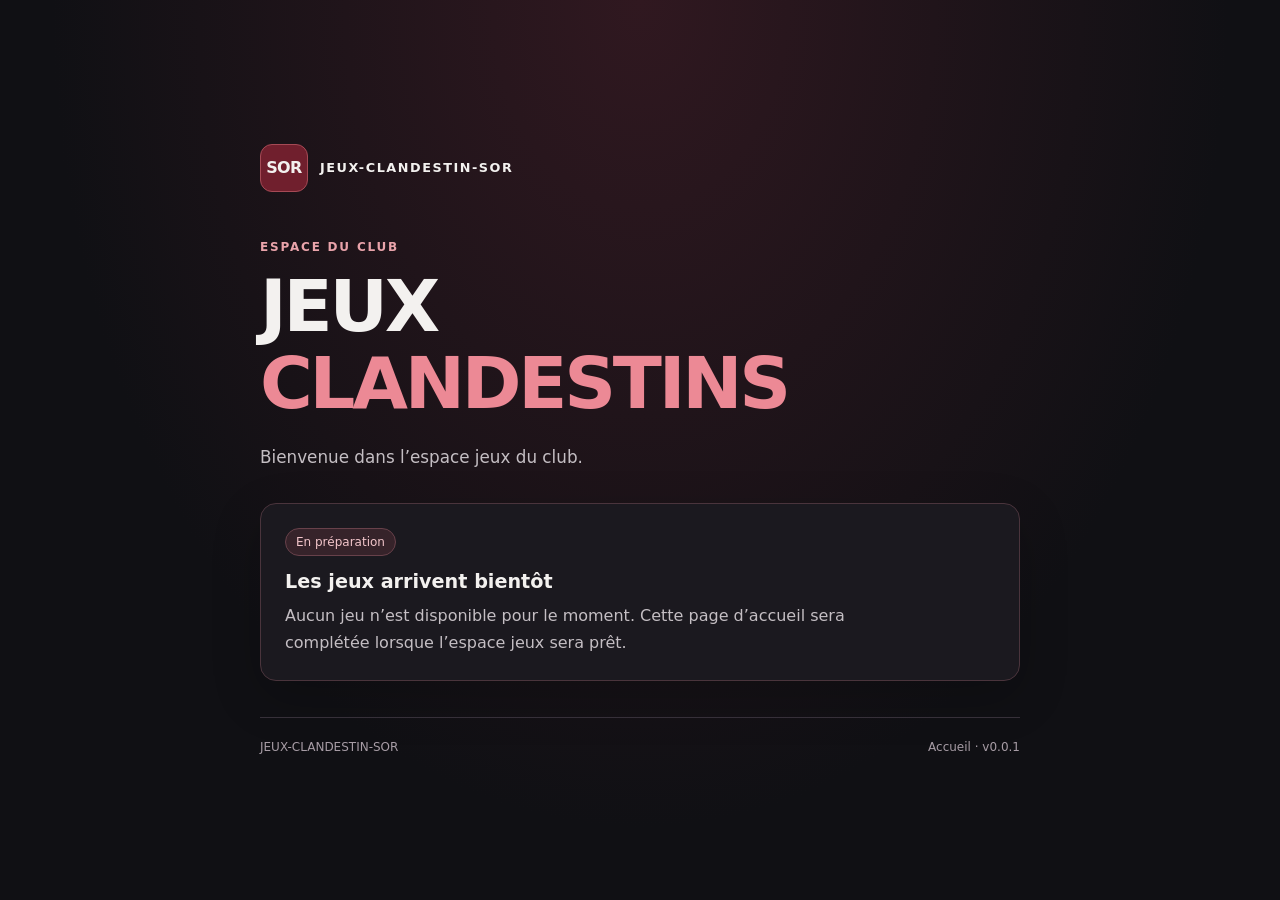
==== deploy/index.html @ a98ab9f9 "Ajouter la page HTML d’accueil et livrer le ZIP Déployable vérifié" ====
<!doctype html>
<html lang="fr">
<head>
  <meta charset="utf-8">
  <meta name="viewport" content="width=device-width, initial-scale=1">
  <meta name="description" content="Espace jeux du club SOR. Page d’accueil.">
  <meta name="theme-color" content="#101014">
  <link rel="icon" href="data:,">
  <title>JEUX CLANDESTINS · SOR</title>
  <style>
    :root { color-scheme: dark; font-family: system-ui, -apple-system, BlinkMacSystemFont, "Segoe UI", sans-serif; color: #f3f1ef; background: #101014; }
    * { box-sizing: border-box; }
    body { min-height: 100svh; margin: 0; padding: 28px 20px; display: grid; place-items: center; background: radial-gradient(ellipse at top, #301820 0, #101014 65%); }
    main { width: min(100%, 760px); }
    .brand { display: flex; align-items: center; gap: 12px; margin-bottom: 48px; }
    .mark { display: grid; place-items: center; width: 48px; height: 48px; flex-shrink: 0; border: 1px solid #a54a55; border-radius: 12px; background: #701f2d; font-weight: 800; letter-spacing: -.04em; }
    .brand p { margin: 0; font-size: .8rem; font-weight: 650; letter-spacing: .12em; overflow-wrap: anywhere; }
    .eyebrow { margin: 0 0 14px; color: #e9a3aa; font-size: .75rem; font-weight: 700; letter-spacing: .15em; text-transform: uppercase; }
    h1 { margin: 0; font-size: clamp(2rem, 9vw, 4.5rem); line-height: 1.07; font-weight: 850; letter-spacing: -.045em; overflow-wrap: anywhere; }
    h1 span { display: block; color: #ec8995; }
    .intro { max-width: 540px; margin: 22px 0 32px; color: #c4bec3; font-size: 1.05rem; line-height: 1.65; }
    .notice { padding: 24px; border: 1px solid #4a343c; border-radius: 16px; background: #1b191f; box-shadow: 0 16px 50px #0003; }
    .status { display: inline-block; margin-bottom: 14px; padding: 6px 10px; border: 1px solid #68414a; border-radius: 999px; color: #f3c6cb; background: #36232a; font-size: .75rem; }
    h2 { margin: 0 0 10px; font-size: 1.2rem; }
    .notice p { max-width: 570px; margin: 0; color: #c4bec3; line-height: 1.65; }
    footer { display: flex; flex-wrap: wrap; justify-content: space-between; gap: 12px; margin-top: 36px; padding-top: 20px; border-top: 1px solid #363039; color: #a79ca5; font-size: .75rem; line-height: 1.5; }
    @media (max-width: 400px) { body { padding: 24px 16px; } .brand { margin-bottom: 32px; } .notice { padding: 20px; } }
  </style>
</head>
<body>
  <main>
    <header class="brand">
      <div class="mark" aria-hidden="true">SOR</div>
      <p>JEUX-CLANDESTIN-SOR</p>
    </header>
    <p class="eyebrow">Espace du club</p>
    <h1>JEUX <span>CLANDESTINS</span></h1>
    <p class="intro">Bienvenue dans l’espace jeux du club.</p>
    <section class="notice" aria-labelledby="etat">
      <span class="status">En préparation</span>
      <h2 id="etat">Les jeux arrivent bientôt</h2>
      <p>Aucun jeu n’est disponible pour le moment. Cette page d’accueil sera complétée lorsque l’espace jeux sera prêt.</p>
    </section>
    <footer>
      <span>JEUX-CLANDESTIN-SOR</span>
      <span>Accueil · v0.0.1</span>
    </footer>
  </main>
</body>
</html>
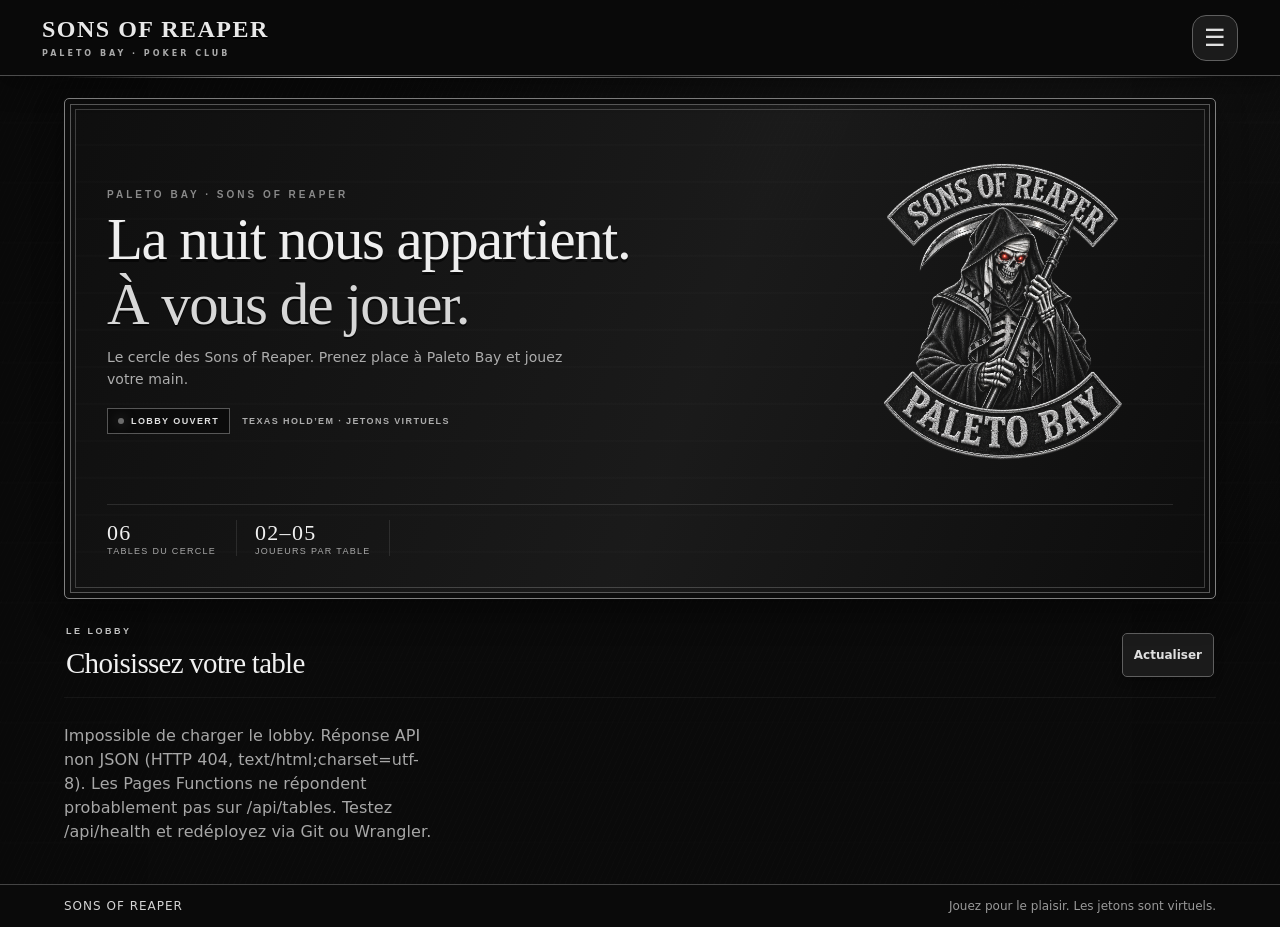
==== commit a3907dd5: "Publier le poker complet Sons of Reaper et les ZIP vérifiés" ====
--- a/deploy/index.html
+++ b/deploy/index.html
@@ -1,50 +1,33 @@
 <!doctype html>
 <html lang="fr">
 <head>
-  <meta charset="utf-8">
-  <meta name="viewport" content="width=device-width, initial-scale=1">
-  <meta name="description" content="Espace jeux du club SOR. Page d’accueil.">
-  <meta name="theme-color" content="#101014">
-  <link rel="icon" href="data:,">
-  <title>JEUX CLANDESTINS · SOR</title>
-  <style>
-    :root { color-scheme: dark; font-family: system-ui, -apple-system, BlinkMacSystemFont, "Segoe UI", sans-serif; color: #f3f1ef; background: #101014; }
-    * { box-sizing: border-box; }
-    body { min-height: 100svh; margin: 0; padding: 28px 20px; display: grid; place-items: center; background: radial-gradient(ellipse at top, #301820 0, #101014 65%); }
-    main { width: min(100%, 760px); }
-    .brand { display: flex; align-items: center; gap: 12px; margin-bottom: 48px; }
-    .mark { display: grid; place-items: center; width: 48px; height: 48px; flex-shrink: 0; border: 1px solid #a54a55; border-radius: 12px; background: #701f2d; font-weight: 800; letter-spacing: -.04em; }
-    .brand p { margin: 0; font-size: .8rem; font-weight: 650; letter-spacing: .12em; overflow-wrap: anywhere; }
-    .eyebrow { margin: 0 0 14px; color: #e9a3aa; font-size: .75rem; font-weight: 700; letter-spacing: .15em; text-transform: uppercase; }
-    h1 { margin: 0; font-size: clamp(2rem, 9vw, 4.5rem); line-height: 1.07; font-weight: 850; letter-spacing: -.045em; overflow-wrap: anywhere; }
-    h1 span { display: block; color: #ec8995; }
-    .intro { max-width: 540px; margin: 22px 0 32px; color: #c4bec3; font-size: 1.05rem; line-height: 1.65; }
-    .notice { padding: 24px; border: 1px solid #4a343c; border-radius: 16px; background: #1b191f; box-shadow: 0 16px 50px #0003; }
-    .status { display: inline-block; margin-bottom: 14px; padding: 6px 10px; border: 1px solid #68414a; border-radius: 999px; color: #f3c6cb; background: #36232a; font-size: .75rem; }
-    h2 { margin: 0 0 10px; font-size: 1.2rem; }
-    .notice p { max-width: 570px; margin: 0; color: #c4bec3; line-height: 1.65; }
-    footer { display: flex; flex-wrap: wrap; justify-content: space-between; gap: 12px; margin-top: 36px; padding-top: 20px; border-top: 1px solid #363039; color: #a79ca5; font-size: .75rem; line-height: 1.5; }
-    @media (max-width: 400px) { body { padding: 24px 16px; } .brand { margin-bottom: 32px; } .notice { padding: 20px; } }
-  </style>
+<meta charset="utf-8"><meta name="viewport" content="width=device-width,initial-scale=1">
+<meta name="theme-color" content="#09090b"><meta name="mobile-web-app-capable" content="yes"><meta name="apple-mobile-web-app-capable" content="yes"><meta name="apple-mobile-web-app-status-bar-style" content="black-translucent"><meta name="apple-mobile-web-app-title" content="Sons of Reaper"><link rel="manifest" href="./manifest.webmanifest"><title>Sons of Reaper — Poker en ligne</title>
+<meta name="description" content="Entrez au Sons of Reaper : retrouvez vos amis autour des tables de poker Texas Hold’em. Créez votre compte, prenez place et jouez avec des jetons virtuels.">
+<meta property="og:type" content="website">
+<meta property="og:site_name" content="Sons of Reaper">
+<meta property="og:title" content="SONS OF REAPER — Poker en ligne">
+<meta property="og:description" content="Prenez place. Jouez votre main. Retrouvez l’ambiance du club autour des tables de poker en ligne.">
+<meta name="twitter:card" content="summary_large_image">
+<meta name="twitter:title" content="SONS OF REAPER — Poker en ligne">
+<meta name="twitter:description" content="Prenez place. Jouez votre main. Poker Texas Hold’em dans l’ambiance du club.">
+<link rel="stylesheet" href="./style.css?v=sor-1.0.0">
+<link rel="stylesheet" href="./sor-theme.css?v=sor-1.0.0">
 </head>
 <body>
-  <main>
-    <header class="brand">
-      <div class="mark" aria-hidden="true">SOR</div>
-      <p>JEUX-CLANDESTIN-SOR</p>
-    </header>
-    <p class="eyebrow">Espace du club</p>
-    <h1>JEUX <span>CLANDESTINS</span></h1>
-    <p class="intro">Bienvenue dans l’espace jeux du club.</p>
-    <section class="notice" aria-labelledby="etat">
-      <span class="status">En préparation</span>
-      <h2 id="etat">Les jeux arrivent bientôt</h2>
-      <p>Aucun jeu n’est disponible pour le moment. Cette page d’accueil sera complétée lorsque l’espace jeux sera prêt.</p>
-    </section>
-    <footer>
-      <span>JEUX-CLANDESTIN-SOR</span>
-      <span>Accueil · v0.0.1</span>
-    </footer>
-  </main>
-</body>
-</html>
+<header class="top"><div class="top-left"><a class="brand" href="./index.html"><span class="sor-wordmark"><strong>SONS OF REAPER</strong><small>PALETO BAY · POKER CLUB</small></span><span class="brand-subtitle"><small>CLUB · TEXAS HOLD’EM</small></span></a></div><div class="top-right"><div id="accountBar" class="hidden"></div><div class="nav-menu-wrap"><button id="menuToggle" class="menu-toggle" type="button" aria-label="Ouvrir le menu" aria-expanded="false">☰</button><nav id="siteMenu" class="site-menu hidden" aria-label="Menu principal"></nav></div></div></header>
+<main>
+<section class="hero club-hero"><div class="hero-copy"><p class="eyebrow">PALETO BAY · SONS OF REAPER</p><h1>La nuit nous appartient.<br><em>À vous de jouer.</em></h1><p>Le cercle des Sons of Reaper. Prenez place à Paleto Bay et jouez votre main.</p><div class="hero-actions"><span class="live-mark"><i></i> LOBBY OUVERT</span><span class="hero-rule">TEXAS HOLD’EM · JETONS VIRTUELS</span></div></div><div class="hero-emblem hero-official-brand"><img class="sor-reaper" src="./sons-of-reaper.png" alt="Sons of Reaper — faucheuse noire et argent, yeux rouges, Paleto Bay"></div><div class="hero-stats"><span><b>06</b> tables du cercle</span><span><b>02–05</b> joueurs par table</span></div></section>
+<div id="notice" role="status"></div>
+
+<div class="section-head lobby-head"><div><p class="eyebrow">LE LOBBY</p><h2>Choisissez votre table</h2></div><div style="display:flex;gap:.6rem;flex-wrap:wrap"><button class="button ghost" id="refreshBtn" type="button">Actualiser</button></div></div>
+<section id="tables" class="tables" aria-label="Tables de poker"><div class="loading">Chargement des tables…</div></section>
+<section id="tablePanel" class="panel hidden"><div class="section-head"><div><p class="eyebrow">VOTRE PLACE</p><h2 id="tableTitle">Table</h2></div><button class="button ghost" id="leaveBtn">Quitter la table</button></div><div id="gameInfo"></div><div id="gameControls"></div></section>
+
+</main>
+<footer>SONS OF REAPER <span>Jouez pour le plaisir. Les jetons sont virtuels.</span></footer>
+
+<dialog id="authDialog"><form id="authForm" method="dialog"><button class="close" aria-label="Fermer">×</button><p class="eyebrow" id="authEyebrow">LE CLUB</p><h2 id="authTitle">Connexion</h2><label>Nom d’utilisateur<input name="username" minlength="3" maxlength="24" autocomplete="username" required></label><label>Mot de passe<input name="password" type="password" autocomplete="current-password" required></label><button class="button wide" id="authSubmit" type="submit">Connexion</button><p class="muted tiny" id="authSwitch"></p></form></dialog>
+<dialog id="profileDialog" class="profile-dialog"><div class="profile-modal-head"><div><p class="eyebrow">VOTRE COMPTE</p><h2>Mon profil</h2></div><button class="close" id="closeProfile" aria-label="Fermer">×</button></div><div class="profile-avatar-preview" aria-label="Photo de profil"><img id="profileAvatarImage" alt="Photo de profil" hidden><span id="profileAvatarFallback">?</span></div><div class="profile-balance-card"><span class="profile-balance-label">SOLDE ACTUEL</span><strong id="balanceText">0 jeton</strong><p>Pour créditer votre compte, contactez un responsable du club.</p></div><form id="profileForm" class="profile-grid"><label>Nom d’utilisateur<input name="username" minlength="3" maxlength="24" required></label><label>Lien de photo de profil<input name="avatar" type="url" placeholder="https://…"></label><p class="muted tiny">Collez un lien direct vers votre image (par exemple une image hébergée ou votre visuel FiveM). Formats image courants recommandés.</p><button class="button wide" type="submit">Enregistrer le profil</button></form><details class="password-settings"><summary>Modifier le mot de passe</summary><form id="passwordForm" class="profile-grid"><label>Mot de passe actuel<input name="currentPassword" type="password" autocomplete="current-password" required></label><label>Nouveau mot de passe<input name="newPassword" type="password" autocomplete="new-password" minlength="1" maxlength="128" required></label><label>Confirmer le nouveau mot de passe<input name="confirmPassword" type="password" autocomplete="new-password" minlength="1" maxlength="128" required></label><button class="button wide" type="submit">Changer le mot de passe</button></form></details><button class="button ghost wide" id="logoutBtn" type="button">Déconnexion</button></dialog>
+<script src="./app.js?v=sor-1.0.0" defer></script>
+<script src="./sw-register.js?v=sor-1.0.0" defer></script></body></html>
--- a/deploy/style.css
+++ b/deploy/style.css
@@ -0,0 +1,1142 @@
+:root{color-scheme:dark;--bg:#121212;--panel:#1b1b1b;--panel2:#242424;--gold:#a9a9a9;--cream:#e3e3e3;--muted:#a6a6a6;--green:#393939;--line:#464646}*{box-sizing:border-box}body{margin:0;background:radial-gradient(ellipse at top,#2b2b2b 0,#121212 55%);color:var(--cream);font:16px/1.5 Georgia,"Times New Roman",serif}.top{height:84px;display:flex;align-items:center;justify-content:space-between;padding:0 max(5vw,20px);border-bottom:1px solid var(--line);background:#101010f2;gap:16px}.brand{display:flex;align-items:center;gap:12px;text-decoration:none;color:var(--gold);letter-spacing:2px}.brand b{display:block;font-size:18px}.brand small{display:block;font-size:10px;letter-spacing:3px;color:var(--muted)}.brand-mark{font-size:34px}.button{border:1px solid var(--gold);border-radius:4px;background:linear-gradient(#b4b4b4,#808080);color:#141414;font-weight:bold;padding:10px 16px;cursor:pointer;font-family:inherit}.button:hover{filter:brightness(1.1)}.ghost{background:transparent;color:var(--gold)}#accountBar{display:flex;gap:8px;flex-wrap:wrap}main{max-width:1160px;margin:auto;padding:0 24px 60px}.hero{padding:70px 0 48px;border-bottom:1px solid var(--line);margin-bottom:36px}.eyebrow{color:var(--gold);font:11px/1.4 Arial,sans-serif;letter-spacing:3px;font-weight:bold;margin:0 0 10px}.hero h1{font-size:clamp(38px,7vw,68px);line-height:1.05;margin:0 0 14px;font-weight:normal}.hero>p:not(.eyebrow){color:var(--muted);max-width:540px}.hero-stats{display:flex;gap:28px;flex-wrap:wrap;margin-top:28px;color:var(--muted);font:12px Arial,sans-serif;text-transform:uppercase;letter-spacing:1px}.hero-stats b{color:var(--gold);font-size:19px;display:block}.section-head{display:flex;justify-content:space-between;align-items:center;gap:18px;margin:24px 0}.section-head h2,h2{font-size:30px;font-weight:normal;margin:0}.muted{color:var(--muted)}.tables{display:grid;grid-template-columns:repeat(3,minmax(0,1fr));gap:16px}.table-card{position:relative;overflow:hidden;border:1px solid var(--line);background:linear-gradient(140deg,#272727,#181818);padding:20px;border-radius:5px;min-height:205px}.table-card:before{content:"";position:absolute;inset:auto -30px -60px auto;width:180px;height:180px;border:16px solid #ffffff08;border-radius:50%;pointer-events:none}.table-card h3{margin:0 0 5px;font-size:21px;font-weight:normal}.table-card p{margin:4px 0;color:var(--muted);font-size:14px}.felt{height:70px;margin:15px 0;background:radial-gradient(ellipse,#4d4d4d,#272727);border:5px solid #505050;border-radius:50%;display:flex;align-items:center;justify-content:center;color:#bfbfbf;font-size:24px;box-shadow:inset 0 0 14px #00000088}.table-card .button{position:relative;width:100%}.panel{margin:32px 0;padding:24px;background:#181818;border:1px solid var(--line);border-radius:5px}.hidden{display:none!important}label{display:flex;flex-direction:column;gap:7px;color:var(--muted);font:13px Arial,sans-serif;margin:10px 0}input{background:#0d0d0d;border:1px solid #4f4f4f;border-radius:3px;color:var(--cream);padding:12px;font:16px Georgia,serif;min-width:0}input:focus{outline:1px solid var(--gold)}.profile-grid,.settings-grid{display:grid;grid-template-columns:repeat(2,minmax(0,1fr));gap:10px}.balance{color:var(--gold)}#notice{margin:10px 0;color:var(--gold);min-height:0}#notice:empty{display:none}dialog{background:#1b1b1b;color:var(--cream);border:1px solid var(--gold);border-radius:5px;width:min(420px,calc(100% - 30px));padding:28px;box-shadow:0 20px 100px #000000bb}dialog::backdrop{background:#000000bb}dialog form{display:flex;flex-direction:column}.close{align-self:flex-end;background:none;border:0;color:var(--gold);font-size:26px;cursor:pointer}.wide{width:100%;margin-top:14px}.tiny{font-size:12px;cursor:pointer}.loading{color:var(--muted)}.seat-list{display:flex;gap:8px;flex-wrap:wrap;margin:12px 0}.seat{padding:8px 12px;background:#242424;border:1px solid #545454;border-radius:4px}.cards{display:flex;gap:8px;flex-wrap:wrap;margin:12px 0}.playing-card{background:#ebebeb;color:#191919;padding:12px 10px;border-radius:4px;font:bold 20px Georgia;min-width:42px;text-align:center}.playing-card.red{color:#4f4f4f}.action-row{display:flex;gap:8px;flex-wrap:wrap;margin-top:14px}.action-row input{width:100px}footer{border-top:1px solid var(--line);padding:24px 5vw;color:var(--gold);font-size:12px;letter-spacing:2px;display:flex;justify-content:space-between;gap:12px;flex-wrap:wrap}footer span{color:var(--muted);letter-spacing:0}@media(max-width:760px){.tables{grid-template-columns:repeat(2,minmax(0,1fr))}.hero{padding-top:48px}.top{height:auto;min-height:76px;padding:14px 18px;align-items:flex-start;flex-direction:column}.profile-grid,.settings-grid{grid-template-columns:1fr}}@media(max-width:480px){main{padding:0 16px 40px}.tables{grid-template-columns:1fr}.section-head{align-items:flex-start}.hero-stats{gap:18px}.panel{padding:17px}}
+/* v1.7 — profil en fenêtre modale, ergonomique sur mobile */
+.profile-dialog{width:min(480px,calc(100% - 24px));max-height:min(88dvh,760px);overflow:auto;padding:clamp(18px,4vw,28px);border-radius:14px;background:linear-gradient(155deg,#202020,#121212);box-shadow:0 24px 90px #000000cc}
+.profile-modal-head{display:flex;align-items:flex-start;justify-content:space-between;gap:12px;margin-bottom:18px}
+.profile-modal-head h2{font-size:clamp(26px,7vw,32px)}
+.profile-modal-head .close{padding:0 4px;line-height:1}
+.profile-balance-card{padding:18px;border:1px solid #5a5a5a;border-radius:10px;background:linear-gradient(135deg,#303030,#1f1f1f);margin:0 0 18px}
+.profile-balance-label{display:block;font:11px/1.4 Arial,sans-serif;letter-spacing:2px;color:#bebebe}
+.profile-balance-card strong{display:block;color:#d6d6d6;font-size:clamp(30px,9vw,40px);font-weight:normal;line-height:1.25;margin:6px 0}
+.profile-balance-card p{margin:4px 0 0;color:#c8c8c8;font:14px/1.45 Arial,sans-serif}
+.profile-dialog .profile-grid{display:grid;grid-template-columns:1fr;gap:4px}
+.profile-dialog label{font-size:14px;margin:8px 0}
+.profile-dialog input{width:100%;min-height:48px;border-radius:7px}
+.profile-dialog .wide{min-height:48px;margin-top:12px}
+.profile-dialog .button{border-radius:7px}
+#accountBar .button{white-space:nowrap}
+@media(max-width:480px){
+  .top{gap:12px}
+  #accountBar{width:100%;display:grid;grid-template-columns:repeat(2,minmax(0,1fr));gap:8px}
+  #accountBar .button{padding:11px 8px;font-size:14px;min-width:0}
+  .profile-dialog{width:calc(100% - 18px);max-height:calc(100dvh - 24px);padding:18px;border-radius:14px}
+  .profile-balance-card{padding:15px}
+  .profile-dialog .button{font-size:15px}
+}
+
+/* v1.8 — club UI refresh, clear navigation and independent manager console */
+:root{--bg:#0e0e0e;--panel:#1a1a1a;--panel2:#242424;--gold:#b9b9b9;--cream:#ebebeb;--muted:#a8a8a8;--line:#4c4c4c;--green:#414141}
+body{background:radial-gradient(ellipse at 50% -10%,#363636 0,#191919 36%,#0e0e0e 76%);font-family:system-ui,-apple-system,"Segoe UI",sans-serif;letter-spacing:.01em}
+.top{min-height:82px;height:auto;backdrop-filter:blur(14px);box-shadow:0 8px 28px #00000033}.top-left{display:flex;align-items:center;gap:14px;min-width:0}.brand{gap:10px;letter-spacing:1.6px}.brand-mark{display:grid;place-items:center;width:44px;height:44px;border:1px solid #969696;border-radius:50%;font-size:25px;background:linear-gradient(145deg,#2b2b2b,#111111);box-shadow:inset 0 0 0 3px #a9a9a918}.brand b{font-size:16px;letter-spacing:2.4px}.brand small{letter-spacing:2px}.button{border-radius:8px;transition:transform .16s ease,filter .16s ease,box-shadow .16s ease;box-shadow:0 4px 14px #00000022;font-family:inherit}.button:hover{transform:translateY(-1px);box-shadow:0 7px 18px #00000044}.button:active{transform:translateY(0)}.ghost{box-shadow:none;border-color:#606060}#accountBar{align-items:center}.account-summary{display:flex;flex-direction:column;justify-content:center;line-height:1.3;padding:0 8px}.account-summary b{color:var(--cream);font-size:14px}.account-summary small{color:var(--gold);font-size:12px}.profile-shortcut{font-size:13px}.hero{position:relative;padding:clamp(46px,7vw,88px) 0 52px;border-bottom:1px solid #54545422}.hero:after{content:"♠";position:absolute;right:5%;top:25px;font-size:clamp(110px,22vw,250px);line-height:1;color:#b9b9b908;pointer-events:none}.hero h1{font-family:Georgia,serif;letter-spacing:-1.8px}.hero>p:not(.eyebrow){font-size:17px;line-height:1.7}.hero-stats span{border-left:2px solid #868686;padding-left:13px}.section-head h2,h2{letter-spacing:-.5px}.table-card{border:1px solid #5c5c5c88;border-radius:14px;background:linear-gradient(145deg,#252525eF,#131313f5);padding:22px;box-shadow:0 14px 30px #00000022;transition:transform .2s,border-color .2s,box-shadow .2s}.table-card:hover{transform:translateY(-3px);border-color:#a9a9a9;box-shadow:0 20px 38px #00000044}.table-card h3{font-family:Georgia,serif;font-size:23px}.table-card p{line-height:1.5}.felt{border-radius:50%;border:6px solid #5a5a5a;box-shadow:inset 0 0 22px #00000088,0 4px 10px #00000033;height:78px}.panel{border-radius:14px;background:linear-gradient(145deg,#1e1e1e,#121212);border-color:#5c5c5c88;box-shadow:0 18px 48px #00000033}input{border-radius:8px;border-color:#595959;min-height:46px;font-family:inherit}input:focus{outline:2px solid #b9b9b955;border-color:var(--gold)}#notice{padding:0 2px;font-size:14px}.seat{border-radius:8px;padding:9px 13px}.playing-card{border-radius:7px;box-shadow:0 3px 8px #00000033}.top .admin-link{text-decoration:none;display:inline-flex;align-items:center}
+.admin-page{min-height:100vh}.admin-top{padding-inline:max(5vw,20px)}.admin-main{max-width:1080px}.admin-hero{padding:54px 0 28px}.admin-hero h1{font:normal clamp(32px,5vw,52px)/1.1 Georgia,serif;margin:0 0 12px;letter-spacing:-1px}.admin-hero>p:last-child{color:var(--muted);max-width:600px}.admin-login-card{max-width:440px;margin:24px auto 60px;padding:clamp(22px,5vw,36px);border:1px solid #707070;border-radius:18px;background:linear-gradient(145deg,#242424,#131313);box-shadow:0 24px 70px #00000066}.admin-card-icon{width:52px;height:52px;display:grid;place-items:center;border:1px solid var(--gold);border-radius:15px;color:var(--gold);font-size:28px;margin-bottom:20px;background:#a9a9a90d}.admin-login-card h2{margin-bottom:6px}.admin-login-card form{margin-top:20px}.admin-toolbar{display:flex;align-items:center;justify-content:space-between;gap:14px;margin:28px 0 18px}.admin-toolbar h2{font:normal clamp(28px,4vw,38px)/1.15 Georgia,serif}.admin-section{padding:clamp(16px,3vw,26px);margin:20px 0;border:1px solid #57575788;border-radius:15px;background:linear-gradient(145deg,#1f1f1f,#131313);box-shadow:0 14px 32px #00000022}.admin-section h3{font:normal 23px Georgia,serif;margin:0 0 14px}.admin-count,.chip-count{font-size:12px;color:var(--gold);background:#a9a9a912;border:1px solid #a9a9a935;border-radius:100px;padding:6px 10px;white-space:nowrap}.admin-users{display:grid;grid-template-columns:repeat(2,minmax(0,1fr));gap:12px}.admin-user{min-width:0;border:1px solid #4f4f4f;border-radius:12px;padding:15px;background:#0d0d0daa}.admin-user-title{display:flex;justify-content:space-between;align-items:center;gap:8px;margin-bottom:8px}.admin-user-title strong{overflow-wrap:anywhere}.admin-user-fields{display:grid;grid-template-columns:1fr 1fr;gap:4px 10px}.admin-user-fields label:last-child{grid-column:1/-1}.admin-user .button{width:100%;margin-top:8px}.admin-page footer{margin-top:45px}
+@media(max-width:760px){.top{padding:12px 18px;flex-direction:row;align-items:center}.top-left{flex-wrap:wrap;gap:8px}.brand b{font-size:14px}.brand small{font-size:9px}.brand-mark{width:38px;height:38px;font-size:22px}#accountBar{justify-content:flex-end;width:auto;display:flex}.profile-shortcut{padding:9px}.admin-top .button{font-size:12px;padding:9px 10px}.admin-users{grid-template-columns:1fr}.admin-hero{padding-top:38px}}
+@media(max-width:520px){.top{align-items:flex-start;flex-direction:column}.top-left{width:100%;justify-content:space-between}.top-left .brand{flex:1}#accountBar{width:100%;display:grid;grid-template-columns:1fr 1fr}.account-summary{padding:6px 2px}.admin-top{flex-direction:row;align-items:center}.admin-top .brand small{letter-spacing:1px}.admin-top .button{white-space:nowrap}.admin-user-fields{grid-template-columns:1fr}.admin-user-fields label:last-child{grid-column:auto}.admin-toolbar{align-items:flex-start}.admin-section{padding:15px}.hero:after{right:0;top:35px}.hero h1{max-width:90%}}
+
+/* v1.9 — genuine poker-table layout, seat avatars, private cards and action controls */
+.poker-table-wrap{width:100%;overflow:hidden;padding:22px 0 10px}.poker-table{position:relative;isolation:isolate;min-height:510px;width:min(100%,940px);margin:0 auto;display:flex;align-items:center;justify-content:center}.table-rail{position:absolute;inset:70px 8%;border-radius:50%;background:linear-gradient(145deg,#727272,#292929 45%,#909090);box-shadow:0 22px 30px #00000077,inset 0 0 0 5px #1b1b1b,inset 0 0 0 9px #b2b2b2;transform:perspective(850px) rotateX(8deg);z-index:-2}.table-felt{position:relative;width:72%;height:330px;border-radius:50%;background:radial-gradient(ellipse at 50% 38%,#565656 0,#3d3d3d 56%,#262626 100%);border:3px solid #3a3a3a;box-shadow:inset 0 0 0 2px #ffffff12,inset 0 0 36px #141414,0 4px 0 #363636;display:flex;flex-direction:column;align-items:center;justify-content:center;gap:12px;color:#e9e9e9}.table-brand{position:absolute;top:20px;font:700 11px/1.3 Georgia,serif;letter-spacing:4px;color:#d7d7d78c;text-align:center}.table-brand small{display:block;letter-spacing:5px;font-size:8px}.pot-display{display:flex;align-items:center;gap:9px;border:1px solid #c3c3c366;background:#161616a8;border-radius:999px;padding:6px 15px}.pot-display span,.pot-display small{font:700 9px Arial,sans-serif;letter-spacing:2px;color:#c4c4c4}.pot-display strong{font:700 22px Georgia,serif;color:#f1f1f1}.community-cards{display:flex;justify-content:center;gap:clamp(3px,1vw,10px);min-height:72px;align-items:center}.community-cards .playing-card{width:clamp(32px,5.2vw,54px);min-width:0;padding:11px 0;font-size:clamp(17px,2.6vw,27px)}.board-placeholder{font-size:clamp(14px,2vw,23px);letter-spacing:clamp(1px,1vw,9px);color:#d8d8d86e}.street-label{font:600 11px Arial,sans-serif;letter-spacing:1px;color:#d4d4d4;text-align:center;padding:0 12px}.hand-result{max-width:90%;text-align:center;font-size:13px;color:#e4e4e4;background:#161616aa;border-radius:8px;padding:6px 10px}.poker-seat{position:absolute;z-index:2;display:flex;flex-direction:column;align-items:center;gap:3px;min-width:116px;max-width:165px;padding:9px 10px;border:1px solid #666666;border-radius:12px;background:linear-gradient(145deg,#242424f5,#121212f5);box-shadow:0 8px 20px #00000077;text-align:center}.seat-pos-0{left:50%;bottom:0;transform:translateX(-50%)}.seat-pos-1{left:1%;bottom:90px}.seat-pos-2{left:8%;top:5px}.seat-pos-3{right:8%;top:5px}.seat-pos-4{right:1%;bottom:90px}.seat-avatar{width:42px;height:42px;border-radius:50%;display:grid;place-items:center;overflow:hidden;background:linear-gradient(145deg,#6d6d6d,#262626);border:2px solid #b5b5b5;color:#f1f1f1;font-size:20px;font-weight:700}.seat-avatar img{width:100%;height:100%;object-fit:cover}.seat-name{font-size:13px;font-weight:750;max-width:100%;overflow-wrap:anywhere}.seat-name small{display:inline-block;font:700 8px Arial,sans-serif;letter-spacing:1px;color:#d7d7d7}.seat-stack{font-size:11px;color:#cbcbcb}.seat-cards{display:flex;gap:3px;min-height:29px;align-items:center}.seat-cards .playing-card{min-width:22px;width:23px;padding:4px 0;font-size:13px;border-radius:4px}.card-back{background:repeating-linear-gradient(45deg,#424242,#424242 4px,#e1e1e1 4px,#e1e1e1 6px)!important;color:#2a2a2a!important;border:2px solid #e1e1e1}.is-turn{border-color:#d4d4d4;box-shadow:0 0 0 2px #b9b9b955,0 8px 25px #00000088}.is-turn:after{content:"";position:absolute;inset:-4px;border:1px solid #c5c5c5;border-radius:15px;pointer-events:none}.is-you{background:linear-gradient(145deg,#393939,#212121);border-color:#848484}.is-folded{opacity:.55}.folded-label{font:700 9px Arial,sans-serif;color:#b3b3b3;letter-spacing:1px}.turn-marker{font:800 9px Arial,sans-serif;letter-spacing:1.5px;color:#e4e4e4}.mobile-game-summary{display:flex;justify-content:space-between;gap:10px;padding:10px 13px;border-radius:9px;background:#161616;border:1px solid #4b4b4b;font-size:12px;color:var(--muted)}.mobile-game-summary b{color:#cccccc}.player-action-panel{margin-top:18px;padding:clamp(14px,3vw,22px);border:1px solid #5a5a5a;border-radius:14px;background:linear-gradient(145deg,#212121,#121212)}.your-hand-title{display:flex;align-items:center;justify-content:space-between;gap:10px;color:var(--gold);font-size:11px;font-weight:800;letter-spacing:2px}.your-hand-title span{font-size:10px;color:var(--muted);letter-spacing:.5px}.your-hole-cards{display:flex;gap:8px;margin:12px 0}.your-hole-cards .playing-card{min-width:54px;width:clamp(52px,12vw,70px);font-size:28px;padding:16px 0;border-radius:8px}.turn-instruction{color:var(--muted);font-size:14px}.poker-actions{align-items:stretch}.poker-actions>.button{flex:1;min-height:46px}.button.danger{background:linear-gradient(#474747,#2d2d2d);color:#ededed;border-color:#6f6f6f}.raise-control{display:flex;gap:6px;flex:1.2;min-width:190px}.raise-control input{width:50%;min-width:0}.raise-control button{flex:1;white-space:nowrap}.gold-action{background:linear-gradient(#c7c7c7,#909090)}.waiting-turn{margin-top:15px;padding:14px;border-radius:9px;background:#121212;border:1px solid #4c4c4c;color:var(--muted)}.waiting-turn strong{color:var(--gold)}.table-secondary-actions{border-top:1px solid #ffffff12;padding-top:14px}.table-secondary-actions .button{font-size:13px}
+@media(max-width:640px){.poker-table-wrap{padding:8px 0 0;overflow:visible}.poker-table{min-height:480px;width:100%;margin:0 auto}.table-rail{inset:95px 0 100px;border-width:7px;transform:perspective(700px) rotateX(5deg)}.table-felt{width:88%;height:250px;gap:9px}.table-brand{top:15px;font-size:8px;letter-spacing:2px}.table-brand small{font-size:7px}.pot-display{padding:5px 10px;gap:6px}.pot-display strong{font-size:18px}.pot-display span,.pot-display small{font-size:8px}.community-cards{min-height:55px;gap:3px}.community-cards .playing-card{width:clamp(29px,9vw,42px);font-size:clamp(16px,4.6vw,21px);padding:8px 0}.street-label{font-size:9px;max-width:95%}.poker-seat{min-width:88px;max-width:112px;padding:6px 6px;border-radius:9px}.seat-pos-0{bottom:0}.seat-pos-1{left:0;bottom:112px}.seat-pos-2{left:0;top:0}.seat-pos-3{right:0;top:0}.seat-pos-4{right:0;bottom:112px}.seat-avatar{width:31px;height:31px;font-size:15px}.seat-name{font-size:10px}.seat-stack{font-size:9px}.seat-cards .playing-card{width:17px;min-width:17px;font-size:10px}.turn-marker{font-size:8px}.mobile-game-summary{font-size:11px}.poker-actions{display:grid;grid-template-columns:1fr 1fr}.raise-control{grid-column:1/-1;min-width:0}.raise-control input{width:45%}.your-hole-cards .playing-card{min-width:48px;font-size:25px;padding:12px 0}.hand-result{font-size:11px}}
+
+
+/* v2.0 — immersive mobile table */
+.capacity-picker{display:flex;align-items:center;gap:8px;color:var(--muted);margin:8px 0 14px;font-size:14px}.capacity-picker select{background:#141414;color:var(--cream);border:1px solid var(--line);border-radius:8px;padding:8px}
+.game-page{background:radial-gradient(ellipse at 50% 25%,#303030 0,#131313 48%,#0c0c0c 100%);min-height:100vh}.game-top{position:sticky;top:0;z-index:5;height:auto;min-height:68px;padding:12px clamp(12px,3vw,32px)}.game-top-actions{display:flex;align-items:center;gap:12px}.game-main{max-width:1100px;padding:24px 16px 50px}.game-heading{display:flex;align-items:center;justify-content:space-between;gap:12px;margin:12px 0 20px}.game-heading h1{margin:0;font-size:clamp(26px,5vw,42px)}.table-scene{position:relative;padding:clamp(24px,6vw,66px) 0 28px;overflow:hidden;min-height:460px}.oval-table{position:relative;width:min(100%,850px);height:clamp(370px,57vw,510px);margin:0 auto;border-radius:50%;background:linear-gradient(135deg,#525252,#b6b6b6 12%,#323232 17%,#393939 20%,#2b2b2b 78%,#909090 84%,#272727 90%);box-shadow:0 24px 65px #00000099,inset 0 0 0 3px #bababa,inset 0 0 0 12px #303030}.oval-rail{position:absolute;inset:3%;border-radius:50%;border:2px solid #7b7b7b;box-shadow:inset 0 0 0 4px #262626}.oval-felt{position:absolute;inset:7%;border-radius:50%;background:radial-gradient(ellipse at center,#474747,#2f2f2f 68%,#252525);box-shadow:inset 0 0 35px #121212;display:flex;flex-direction:column;align-items:center;justify-content:center;gap:clamp(8px,2vw,18px);padding:35px 10px}.felt-logo{text-align:center;letter-spacing:4px;font-size:clamp(10px,1.8vw,14px);font-weight:bold;color:#bdbdbd}.felt-logo small{display:block;letter-spacing:5px}.pot-chip{display:flex;align-items:center;gap:10px;border:1px solid #9f9f9f;background:#202020;border-radius:999px;padding:8px 18px;box-shadow:0 4px 12px #00000055}.pot-chip small{letter-spacing:2px;font-size:10px;color:#c5c5c5}.pot-chip strong{font-size:clamp(20px,3vw,30px)}.board-cards{display:flex;gap:clamp(3px,1vw,10px);justify-content:center;align-items:center;min-height:clamp(52px,8vw,86px);max-width:100%}.bw-card{width:clamp(40px,7.3vw,66px);height:clamp(58px,10vw,92px);border-radius:9px;background:linear-gradient(135deg,#f6f6f6,#dddddd);color:#141414;display:inline-flex;flex-direction:column;align-items:center;justify-content:center;box-shadow:0 4px 9px #00000055;border:1px solid #d3d3d3;font-family:Georgia,serif;font-weight:bold;font-size:clamp(21px,4vw,33px);line-height:1;flex-shrink:0}.bw-card b{font-size:.85em}.bw-card.red{color:#545454}.bw-card.small{width:31px;height:43px;border-radius:5px;font-size:17px}.card-back{background:repeating-linear-gradient(45deg,#3d3d3d 0 5px,#d7d7d7 5px 8px);color:#e9e9e9;border:2px solid #d7d7d7;text-shadow:0 1px #000000}.empty-board{font-size:clamp(11px,2vw,16px);color:#cbcbcb;text-align:center}.street-status{font-size:clamp(11px,1.7vw,15px);font-weight:bold;letter-spacing:1px;text-align:center;color:#cacaca}.immersive-seat{position:absolute;z-index:2;display:flex;flex-direction:column;align-items:center;gap:4px;min-width:112px;max-width:160px;padding:10px 12px;background:linear-gradient(145deg,#1c1c1cf5,#0e0e0ef5);border:1px solid #7a7a7a;border-radius:15px;box-shadow:0 10px 25px #00000088;text-align:center}.immersive-seat.my-seat{border:2px solid #b7b7b7;background:linear-gradient(145deg,#393939f5,#1e1e1ef5)}.immersive-seat.turn-seat{box-shadow:0 0 0 3px #c7c7c7,0 10px 25px #00000088}.seat-bottom{left:50%;bottom:-3px;transform:translateX(-50%)}.seat-top{left:50%;top:-3px;transform:translateX(-50%)}.seat-left{left:0;top:48%;transform:translateY(-50%)}.seat-right{right:0;top:48%;transform:translateY(-50%)}.seat-upper-left{left:8%;top:5%}.seat-avatar{width:37px;height:37px;border-radius:50%;display:grid;place-items:center;background:#6e6e6e;border:2px solid #b9b9b9;color:#f2f2f2;font-weight:bold;overflow:hidden}.seat-avatar img{width:100%;height:100%;object-fit:cover}.seat-player{font-size:13px;max-width:135px;overflow-wrap:anywhere}.seat-balance{font-size:12px;color:#cbcbcb}.turn-pill{font-size:9px;letter-spacing:1px;background:#b7b7b7;color:#171717;padding:2px 6px;border-radius:99px;font-weight:bold}.hand-peek{display:flex;gap:3px;background:none;border:0;padding:2px;cursor:pointer;max-width:100%}.hand-peek:disabled{cursor:default;opacity:.72}.folded-seat{opacity:.58}.game-status-strip{display:flex;align-items:center;justify-content:space-between;gap:12px;padding:14px 16px;margin:18px 0;background:#1d1d1d;border:1px solid #5a5a5a;border-radius:12px;font-size:13px}.game-status-strip span:last-child{max-width:55%;color:var(--muted);text-align:right}.game-action-root{max-width:850px;margin:18px auto}.action-bar{display:flex;flex-wrap:wrap;align-items:center;justify-content:center;gap:10px;padding:18px;background:#191919;border:1px solid var(--line);border-radius:16px}.action-prompt{width:100%;text-align:center;margin:0 0 4px}.raise-box{display:flex;align-items:center;gap:8px;font-size:12px;color:var(--muted)}.raise-box input{width:105px;background:#0e0e0e;color:var(--cream);padding:10px;border:1px solid var(--line);border-radius:8px}.waiting-banner{text-align:center;padding:20px;border:1px solid var(--line);border-radius:14px;background:#191919}.game-bottom-actions{text-align:center;margin-top:14px}.hand-dialog{position:relative;width:min(92vw,420px);border:1px solid #a9a9a9;border-radius:20px;background:linear-gradient(145deg,#202020,#111111);color:var(--cream);padding:28px;text-align:center;box-shadow:0 20px 80px #000000bb}.hand-dialog::backdrop{background:#000000bb;backdrop-filter:blur(5px)}.hand-dialog h2{margin:4px 0 20px}.popup-cards{display:flex;justify-content:center;gap:14px;padding:8px}.popup-cards .bw-card{width:100px;height:140px;font-size:48px}.dialog-x{position:absolute;right:12px;top:8px;background:none;border:0;color:var(--cream);font-size:30px;cursor:pointer}.admin-table-tools{display:grid;grid-template-columns:repeat(2,minmax(0,1fr));gap:12px}.admin-table-tool{border:1px solid var(--line);border-radius:12px;padding:14px;background:#191919}.admin-table-tool h4{margin:0 0 10px}.admin-table-tool .button{margin:4px 4px 0 0}
+@media(max-width:600px){.game-top .brand b{font-size:13px}.game-top .brand small{font-size:8px;letter-spacing:1px}.game-top-actions{gap:5px;font-size:11px}.game-top-actions .button{padding:8px;font-size:12px}.game-main{padding:14px 10px 35px}.table-scene{padding:42px 0 44px;min-height:380px}.oval-table{height:clamp(300px,95vw,400px);width:100%;border-radius:50%}.oval-felt{inset:9%;padding:24px 5px;gap:10px}.immersive-seat{min-width:86px;max-width:115px;padding:7px 5px;border-radius:10px}.seat-avatar{width:29px;height:29px}.seat-player{font-size:11px}.seat-balance{font-size:10px}.seat-left{left:-1%;top:45%}.seat-right{right:-1%;top:45%}.seat-upper-left{left:1%;top:0}.seat-bottom{bottom:-7px}.seat-top{top:-7px}.board-cards{gap:3px}.bw-card{width:clamp(34px,12vw,48px);height:clamp(49px,17vw,68px);font-size:clamp(18px,6vw,25px);border-radius:6px}.bw-card.small{width:25px;height:36px;font-size:14px}.pot-chip{padding:5px 10px;gap:6px}.pot-chip strong{font-size:20px}.game-status-strip{flex-wrap:wrap;font-size:12px}.game-status-strip span:last-child{max-width:100%;text-align:left}.admin-table-tools{grid-template-columns:1fr}}
+
+/* v2.1 — ergonomie mobile, sièges relatifs au joueur et commandes de mise */
+.seat-lower-right{right:4%;bottom:3%;transform:translate(0,0)}
+.seat-upper-right{right:4%;top:3%;transform:translate(0,0)}
+.raise-presets{display:flex;gap:5px;flex-wrap:wrap;align-items:center}
+.raise-presets button{min-height:40px;padding:7px 11px;border:1px solid #787878;border-radius:9px;background:#222222;color:#e0e0e0;font-weight:700;touch-action:manipulation}
+.raise-presets button:active,.button:active{transform:scale(.98)}
+.pot-chip{animation:pot-glow 3s ease-in-out infinite}
+@keyframes pot-glow{0%,100%{box-shadow:0 4px 12px #00000055}50%{box-shadow:0 0 18px #b9b9b955,0 4px 12px #00000055}}
+.board-cards .bw-card{animation:card-deal .22s ease-out both}
+@keyframes card-deal{from{opacity:.25;transform:translateY(-8px) scale(.94)}to{opacity:1;transform:translateY(0) scale(1)}}
+.game-page{overflow-x:hidden;min-height:100dvh;padding-bottom:env(safe-area-inset-bottom)}
+.game-main{padding-left:max(12px,env(safe-area-inset-left));padding-right:max(12px,env(safe-area-inset-right))}
+.table-scene{overflow:visible;isolation:isolate}
+.oval-table{isolation:isolate}
+.raise-box input{min-height:44px;font-size:16px;max-width:34vw}
+.button,.hand-peek,select,input{touch-action:manipulation}
+@media(max-width:600px){
+ .table-scene{padding:42px 0 62px;min-height:380px}
+ .oval-table{width:100%;height:clamp(300px,88vw,390px)}
+ .seat-lower-right{right:0;bottom:0}
+ .seat-upper-right{right:0;top:0}
+ .seat-left{left:0;top:50%;transform:translateY(-50%)}
+ .immersive-seat{min-width:78px;max-width:102px;padding:6px 4px;gap:3px}
+ .seat-avatar{width:27px;height:27px}
+ .seat-player{font-size:10px;max-width:90px}
+ .seat-balance{font-size:9px}
+ .hand-peek .bw-card.small{width:21px;height:31px;font-size:12px}
+ .action-bar{padding:12px 8px;gap:7px}
+ .raise-box{width:100%;justify-content:center;font-size:13px}
+ .raise-box input{width:112px;max-width:45vw}
+ .raise-presets{width:100%;justify-content:center}
+ .raise-presets button{flex:1;min-width:48px}
+ .action-bar .button{min-height:44px;flex:1 1 auto}
+}
+@media(prefers-reduced-motion:reduce){.pot-chip,.board-cards .bw-card{animation:none!important}.button:active,.raise-presets button:active{transform:none}}
+
+
+/* v2.2 — interface compacte, table rectangulaire, rendu stable sans clignotement */
+@media (prefers-reduced-motion: reduce){*,*::before,*::after{animation:none!important;transition:none!important;scroll-behavior:auto!important}}
+.game-main{max-width:980px;padding-top:12px;padding-bottom:24px}
+.game-heading{margin:4px 0 8px}.game-heading h1{font-size:clamp(21px,3vw,30px)}
+.table-scene{min-height:0;padding:8px 0 12px;overflow:visible}
+.oval-table{width:min(100%,900px);height:clamp(260px,43vw,390px);border-radius:30px;background:linear-gradient(135deg,#525252,#b6b6b6 7%,#323232 11%,#393939 14%,#2b2b2b 86%,#909090 90%,#272727 94%);box-shadow:0 12px 30px #00000077,inset 0 0 0 2px #bababa,inset 0 0 0 8px #303030}
+.oval-rail{inset:3%;border-radius:22px}.oval-felt{inset:7%;border-radius:18px;padding:18px 12px;gap:7px;background:radial-gradient(ellipse at center,#474747,#2f2f2f 75%,#252525)}
+.felt-logo{top:10px;font-size:9px;letter-spacing:2px}.felt-logo small{letter-spacing:3px}
+.pot-chip{padding:4px 10px;gap:6px}.pot-chip strong{font-size:clamp(16px,2.3vw,23px)}
+.board-cards{min-height:clamp(44px,6vw,66px);gap:5px}.bw-card{width:clamp(35px,5.3vw,48px);height:clamp(50px,7.4vw,68px);border-radius:6px;font-size:clamp(19px,2.6vw,26px);box-shadow:0 2px 5px #00000044}
+.immersive-seat{min-width:0;width:clamp(82px,13vw,120px);max-width:120px;padding:5px 6px;gap:2px;border-radius:8px;box-shadow:0 4px 10px #00000055;background:#191919f5}
+.seat-bottom{left:50%;bottom:4px;transform:translateX(-50%)}.seat-top{left:50%;top:4px;transform:translateX(-50%)}.seat-left{left:4px;top:50%;transform:translateY(-50%)}.seat-right{right:4px;top:50%;transform:translateY(-50%)}.seat-lower-right{right:9%;bottom:5px}.seat-upper-right{right:9%;top:5px}
+.seat-avatar{width:25px;height:25px;font-size:12px;border-width:1px}.seat-player{font-size:10px;line-height:1.2;max-width:100%}.seat-balance{font-size:10px;line-height:1.2}.turn-pill{font-size:8px;padding:1px 5px}.hand-peek{min-height:0;gap:2px}.bw-card.small{width:21px;height:30px;font-size:12px;border-radius:3px}
+.game-status-strip{margin:8px 0;padding:8px 10px;border-radius:8px;font-size:11px}.game-action-root{margin:8px auto;max-width:800px}.action-bar{padding:10px;gap:7px;border-radius:10px}.player-action-panel{margin-top:8px;padding:12px;border-radius:10px}.your-hole-cards{margin:6px 0}.your-hole-cards .bw-card{width:54px;height:76px;font-size:28px}.waiting-banner{padding:12px}.game-bottom-actions{margin-top:8px}
+.pot-chip-stack{height:24px;min-width:64px;display:flex;align-items:flex-end;justify-content:center;gap:2px;margin-top:-3px;margin-bottom:-2px}
+.pot-chip-disc{display:block;width:17px;height:7px;border:1px dashed #e0e0e0;border-radius:50%;background:#616161;box-shadow:0 2px 0 #3e3e3e;transform:translateY(calc(var(--pile)*-1px))}
+.pot-chip-disc.chip-1{background:#e1e1e1;box-shadow:0 2px 0 #a3a3a3}.pot-chip-disc.chip-2{background:#6f6f6f;box-shadow:0 2px 0 #474747}.pot-chip-disc.chip-3{background:#292929;box-shadow:0 2px 0 #111111}
+@media(max-width:600px){.game-main{padding:8px 8px 18px}.game-heading{margin:2px 0 5px}.table-scene{padding:6px 0 8px;min-height:0}.oval-table{height:clamp(250px,74vw,320px);width:100%;border-radius:22px}.oval-rail{inset:3%;border-radius:16px}.oval-felt{inset:8%;border-radius:13px;padding:12px 5px;gap:5px}.immersive-seat{width:clamp(68px,22vw,92px);max-width:92px;padding:4px 3px;border-radius:7px}.seat-left{left:2px;top:50%;transform:translateY(-50%)}.seat-right{right:2px;top:50%;transform:translateY(-50%)}.seat-bottom{bottom:2px}.seat-top{top:2px}.seat-lower-right{right:5%;bottom:2px}.seat-upper-right{right:5%;top:2px}.seat-avatar{width:22px;height:22px}.seat-player{font-size:9px}.seat-balance{font-size:9px}.bw-card{width:clamp(30px,8.5vw,38px);height:clamp(43px,12vw,53px);font-size:clamp(16px,4.6vw,20px)}.bw-card.small{width:18px;height:26px;font-size:10px}.pot-chip-stack{height:17px;min-width:45px}.pot-chip-disc{width:12px;height:5px}.street-status{font-size:9px;letter-spacing:.3px}.game-status-strip{gap:5px;padding:7px;font-size:10px}.game-status-strip span:last-child{max-width:100%}.action-bar{padding:8px}.action-prompt{font-size:12px}.action-bar .button{padding:9px 10px;font-size:12px}.raise-box input{width:90px;min-height:40px}.raise-presets button{min-height:34px;padding:5px 8px;font-size:11px}.player-action-panel{padding:10px}.your-hand-title{font-size:10px}}
+
+/* v2.3 — sièges compacts, mise uniquement par boutons, mobile stable */
+.immersive-seat{width:clamp(66px,10vw,94px);max-width:94px;min-width:0;padding:4px 5px;gap:2px;border:1px solid hsl(var(--seat-hue) 45% 52%);background:linear-gradient(150deg,hsl(var(--seat-hue) 24% 17% / 97%),#101010f7);box-shadow:0 3px 10px #00000077}
+.immersive-seat.turn-seat{border:2px solid #c9c9c9;box-shadow:0 0 0 2px #c9c9c944,0 0 18px #b6b6b677;background:linear-gradient(150deg,#424242,#191919);z-index:5}
+.immersive-seat.my-seat{border-color:#a9a9a9;background:linear-gradient(150deg,#303030,#1e1e1e)}
+.seat-right{right:2px;top:50%;transform:translateY(-50%)}
+.seat-left{left:2px;top:50%;transform:translateY(-50%)}
+.seat-top{left:50%;top:2px;transform:translateX(-50%)}
+.seat-bottom{left:50%;bottom:2px;transform:translateX(-50%)}
+.seat-upper-right{right:8%;top:3px}.seat-lower-right{right:8%;bottom:3px}
+.seat-avatar{width:24px;height:24px;overflow:hidden;flex:none}.seat-avatar img{width:100%;height:100%;object-fit:cover;border-radius:50%}
+.seat-player{font-size:10px;overflow-wrap:anywhere}.seat-balance{font-size:10px;white-space:nowrap}.hand-peek{border:0;background:transparent;padding:0;min-height:0;display:flex;justify-content:center;gap:2px}.hand-peek:disabled{opacity:.72}
+.action-bar{display:flex;flex-wrap:wrap;align-items:center;gap:8px}.action-prompt{width:100%;margin:0 0 3px}.raise-presets{display:grid;grid-template-columns:repeat(4,minmax(0,1fr));gap:6px;width:100%;margin-top:4px}.raise-presets button{min-width:0;min-height:42px;padding:7px 5px;border:1px solid #7e7e7e;border-radius:7px;background:#232323;color:#d8d8d8;font:600 13px/1.2 Arial,sans-serif;touch-action:manipulation}.raise-presets button:active{background:#474747}.turn-countdown{display:block;color:#a9a9a9;font-size:12px;margin-top:5px}
+@media(max-width:600px){.table-scene{padding:4px 0 8px}.oval-table{height:clamp(245px,68vw,310px);border-radius:18px}.oval-felt{inset:8% 7%;padding:8px 3px;gap:4px}.immersive-seat{width:clamp(60px,19vw,78px);max-width:78px;padding:3px 2px;border-radius:7px}.seat-avatar{width:20px;height:20px}.seat-player{font-size:9px;line-height:1.1}.seat-balance{font-size:8px}.turn-pill{font-size:7px;letter-spacing:0}.bw-card.small{width:17px;height:25px;font-size:10px}.board-cards{gap:3px}.board-cards .bw-card{width:clamp(27px,7vw,35px);height:clamp(39px,10vw,49px);font-size:17px}.pot-chip{padding:3px 7px}.pot-chip strong{font-size:16px}.pot-chip-stack{height:14px}.pot-chip-disc{width:11px;height:5px}.raise-presets button{font-size:11px;min-height:44px}.action-bar .button{min-height:44px}}
+
+
+/* v2.5 — commandes de mise par pas de 5, montant personnalisé et animations ponctuelles sans clignotement */
+.bet-builder{width:100%;display:grid;gap:8px;padding:10px;border:1px solid #4c4c4c;border-radius:12px;background:linear-gradient(145deg,#212121,#191919)}
+.bet-builder-title{display:flex;justify-content:space-between;align-items:baseline;gap:8px;flex-wrap:wrap}.bet-builder-title small,.bet-rules{color:#b5b5b5;font-size:11px}
+.bet-stepper{display:grid;grid-template-columns:54px 1fr 54px;align-items:center;gap:8px}.bet-stepper>button{min-height:46px;border:1px solid #a9a9a9;border-radius:9px;background:#282828;color:#e0e0e0;font-size:17px;font-weight:800;touch-action:manipulation}.bet-stepper input{width:100%;min-width:0;min-height:46px;text-align:center;font:700 19px/1 system-ui,sans-serif;border:1px solid #a9a9a9;border-radius:9px;background:#0e0e0e;color:#f1f1f1}.bet-custom-label{position:absolute;width:1px;height:1px;overflow:hidden;clip-path:inset(50%)}.bet-submit{width:100%;min-height:46px}.bet-rules{line-height:1.4}.raise-presets button{touch-action:manipulation}
+/* Les animations ne s'appliquent qu'à un nouvel événement, jamais à chaque rafraîchissement */
+.newly-dealt-marker{display:none}.board-cards .bw-card{animation:none!important}.board-cards .bw-card.newly-dealt{animation:deal-once .32s ease-out both!important}.pot-chip.pot-changed{animation:pot-pop .42s ease-out 1!important}.pot-chip-disc{transition:transform .24s ease-out}.bet-stepper>button:active,.bet-submit:active{transform:translateY(1px)}
+@keyframes deal-once{from{opacity:.35;transform:translateY(-9px) scale(.94)}to{opacity:1;transform:translateY(0) scale(1)}}
+@keyframes pot-pop{0%{transform:scale(.96)}55%{transform:scale(1.06);box-shadow:0 0 16px #b9b9b966}100%{transform:scale(1)}}
+@media(max-width:600px){.bet-builder{padding:8px}.bet-stepper{grid-template-columns:48px minmax(0,1fr) 48px}.bet-stepper input{font-size:18px}.bet-builder-title{align-items:flex-start;flex-direction:column;gap:2px}.bet-rules{font-size:10px}}
+@media(prefers-reduced-motion:reduce){.board-cards .bw-card.newly-dealt,.pot-chip.pot-changed{animation:none!important}.pot-chip-disc{transition:none!important}}
+
+/* v2.6 — navigation discrète et profil utilisateur accessible en haut à droite */
+.top{position:relative;z-index:20}
+.top-right{display:flex;align-items:center;justify-content:flex-end;gap:10px;min-width:0}
+#accountBar{display:flex;align-items:center;gap:8px}
+.profile-header-button{display:flex;align-items:center;gap:9px;min-width:0;max-width:min(280px,48vw);padding:5px 10px 5px 6px;border:1px solid #474747;border-radius:999px;background:#191919;color:var(--cream);cursor:pointer;text-align:left}
+.profile-header-button img,.profile-initial{width:34px;height:34px;border-radius:50%;object-fit:cover;display:grid;place-items:center;background:#585858;border:1px solid var(--gold);color:#f1f1f1;font-weight:bold;flex:none}
+.profile-header-button span:nth-child(2){display:flex;flex-direction:column;min-width:0}.profile-header-button b{font-size:13px;overflow:hidden;text-overflow:ellipsis;white-space:nowrap}.profile-header-button small{font-size:10px;color:var(--muted);white-space:nowrap}.profile-caret{color:var(--gold);font-size:16px}
+.menu-toggle{width:40px;height:40px;border:1px solid #3d3d3d;border-radius:9px;background:#191919;color:var(--gold);font-size:22px;cursor:pointer;touch-action:manipulation}
+.nav-menu-wrap{position:relative;flex:none}.site-menu{position:absolute;right:0;top:calc(100% + 10px);width:210px;padding:7px;border:1px solid #4e4e4e;border-radius:12px;background:#141414;box-shadow:0 16px 38px #00000099;display:grid;gap:3px;z-index:50}.site-menu a,.site-menu button{display:block;width:100%;padding:11px 12px;border:0;border-radius:7px;background:transparent;color:var(--cream);font:inherit;text-align:left;text-decoration:none;cursor:pointer}.site-menu a:hover,.site-menu button:hover{background:#242424;color:#d8d8d8}.site-menu .quiet-admin{font-size:12px;color:#9a9a9a;border-top:1px solid #393939;border-radius:0;margin-top:4px;padding-top:13px}
+.rules-panel{margin:48px 0 12px;padding:24px;border:1px solid var(--line);border-radius:16px;background:#161616}.rules-panel h2{margin:0 0 18px;font-size:clamp(23px,4vw,32px)}.rules-grid{display:grid;grid-template-columns:repeat(2,minmax(0,1fr));gap:10px 24px}.rules-grid p{margin:0;padding:12px;border-radius:9px;background:#1c1c1c;color:var(--muted);font-size:14px}.rules-grid b{color:var(--cream)}
+.password-settings{margin:16px 0;padding:12px;border:1px solid #3e3e3e;border-radius:10px;background:#141414}.password-settings summary{color:var(--gold);font-weight:bold;cursor:pointer;padding:4px}.password-settings form{margin-top:14px}.profile-dialog{max-height:min(88dvh,760px);overflow:auto}.profile-dialog .profile-grid{gap:12px}
+@media(max-width:700px){.top{height:auto;min-height:72px;padding:10px 12px;gap:8px}.brand{gap:7px;letter-spacing:1px}.brand b{font-size:14px}.brand small{font-size:8px;letter-spacing:1.5px}.brand-mark{font-size:27px}.top-right{gap:6px}#accountBar{gap:5px}#accountBar>.button{padding:8px 9px;font-size:11px}.profile-header-button{max-width:43vw;gap:6px;padding:4px 7px 4px 4px}.profile-header-button img,.profile-initial{width:29px;height:29px}.profile-header-button b{max-width:22vw;font-size:11px}.profile-header-button small{font-size:9px}.profile-caret{display:none}.menu-toggle{width:36px;height:36px}.site-menu{width:190px}.rules-panel{margin:30px 0 8px;padding:15px}.rules-grid{grid-template-columns:1fr;gap:8px}.rules-grid p{font-size:13px;padding:10px}}
+@media(max-width:390px){.brand small{display:none}#accountBar>[data-register]{display:none}.profile-header-button{max-width:42vw}.profile-header-button b{max-width:20vw}}
+
+
+/* v2.7 — corrections d’ergonomie mobile : menu ancré à l’écran, en-tête et accueil compacts */
+@media (max-width:700px){
+  .top{display:flex;flex-wrap:wrap;flex-direction:row;align-items:center;justify-content:space-between;width:100%;padding:10px 14px;gap:8px;overflow:visible}
+  .top-left{flex:1 1 auto;min-width:0;width:auto}
+  .top-right{flex:0 0 auto;width:auto;max-width:100%;margin-left:auto;display:flex;align-items:center;justify-content:flex-end;gap:7px;min-width:0}
+  .brand{min-width:0;max-width:100%;gap:7px}
+  .brand span:last-child{min-width:0}
+  .brand b{font-size:clamp(12px,3.3vw,15px);letter-spacing:1.4px;white-space:nowrap}
+  .brand small{font-size:8px;letter-spacing:1px;white-space:nowrap}
+  #accountBar{min-width:0;max-width:calc(100vw - 100px);flex:0 1 auto}
+  .profile-header-button{max-width:calc(100vw - 110px);min-width:0}
+  .profile-header-button span:nth-child(2){min-width:0;max-width:100px}
+  .profile-header-button b{max-width:100%;font-size:12px}
+  .profile-header-button small{font-size:10px}
+  .nav-menu-wrap{position:static}
+  .site-menu{position:fixed;top:calc(env(safe-area-inset-top, 0px) + 125px);right:12px;left:auto;width:min(260px,calc(100vw - 24px));max-width:calc(100vw - 24px);max-height:calc(100dvh - 155px);overflow-y:auto;z-index:1000;padding:8px}
+  .site-menu a,.site-menu button{font-size:15px;padding:12px}
+  main{width:100%;max-width:100%;padding:0 16px 32px;overflow-x:clip}
+  .hero{padding:30px 0 26px;margin-bottom:22px}
+  .hero:after{right:2%;top:20px;font-size:clamp(90px,24vw,150px)}
+  .hero h1{font-size:clamp(34px,9vw,48px);line-height:1.06;letter-spacing:-1px;max-width:100%;overflow-wrap:anywhere}
+  .hero>p:not(.eyebrow){font-size:15px;line-height:1.55;max-width:100%;margin:10px 0}
+  .hero-stats{gap:12px;margin-top:18px;font-size:10px;letter-spacing:.7px}
+  .hero-stats span{padding-left:9px}
+  .hero-stats b{font-size:17px}
+  .section-head{display:flex;flex-wrap:wrap;align-items:center;gap:10px;margin:20px 0 14px}
+  .section-head>div{flex:1 1 190px;min-width:0}
+  .section-head h2,h2{font-size:clamp(23px,6.5vw,30px);line-height:1.18;overflow-wrap:anywhere}
+  .section-head>button{flex:0 0 auto;min-height:42px;padding:9px 12px;font-size:13px}
+  .tables{grid-template-columns:repeat(2,minmax(0,1fr));gap:10px}
+  .table-card{min-width:0;padding:13px;border-radius:12px;min-height:0}
+  .table-card h3{font-size:18px;overflow-wrap:anywhere}
+  .table-card p{font-size:12px;overflow-wrap:anywhere}
+  .table-card .button{padding:10px 7px;font-size:12px;white-space:normal}
+  .panel,.rules-panel{min-width:0;padding:14px;margin:22px 0}
+  .rules-grid{grid-template-columns:1fr}
+}
+@media(max-width:420px){
+  .top{padding:9px 10px;gap:6px}
+  .brand-mark{width:34px;height:34px;font-size:21px}
+  .brand b{font-size:12px;letter-spacing:1px}
+  .brand small{display:none}
+  .profile-header-button{max-width:calc(100vw - 94px);gap:5px;padding:4px 6px 4px 4px}
+  .profile-header-button img,.profile-initial{width:27px;height:27px}
+  .profile-header-button span:nth-child(2){max-width:78px}
+  .profile-header-button small{font-size:9px}
+  .menu-toggle{width:34px;height:34px;font-size:19px}
+  .hero{padding-top:25px}
+  .tables{grid-template-columns:1fr}
+  .table-card{padding:15px}
+  .section-head{align-items:flex-start}
+  .section-head>button{margin-left:auto}
+}
+@media(prefers-reduced-motion:reduce){.table-card,.button{transition:none!important}}
+
+
+/* v2.8 — sièges physiquement hors du tapis et résultat de main en popup */
+.table-scene{display:flex;flex-direction:column;align-items:stretch;gap:10px;min-height:0;padding:8px 0 10px;overflow:visible}
+.table-player-ring{position:relative;z-index:3;display:flex;align-items:stretch;justify-content:center;gap:8px;width:100%;flex-wrap:wrap;min-height:0}
+.table-player-ring-top{order:0}
+.table-scene .oval-table{order:1;position:relative;flex:none;width:100%;height:clamp(260px,42vw,390px);margin:0;border-radius:24px}
+.table-player-ring-bottom{order:2}
+.table-player-profile.immersive-seat{position:relative;inset:auto;transform:none;width:clamp(84px,18vw,130px);min-width:0;max-width:130px;flex:0 1 130px;padding:6px 7px;gap:3px;border-radius:10px;z-index:1}
+.table-player-profile .seat-avatar{width:30px;height:30px;flex:none}
+.table-player-profile .seat-player{font-size:11px;line-height:1.15;overflow-wrap:anywhere}
+.table-player-profile .seat-balance{font-size:10px;line-height:1.2}
+.table-player-profile .turn-pill{font-size:8px;padding:2px 5px}
+.table-player-profile .hand-peek{min-height:25px;align-items:center;justify-content:center}
+.table-player-profile .bw-card.small{width:20px;height:28px;font-size:11px}
+.table-player-profile.turn-seat{z-index:4;outline:2px solid #c9c9c9;outline-offset:1px;box-shadow:0 0 13px #b6b6b655}
+.table-player-profile.my-seat{border-color:#a9a9a9}
+.result-dialog{text-align:center;max-width:calc(100vw - 28px)}
+.result-dialog h2{font-size:clamp(26px,7vw,36px);margin:10px 0;color:#cccccc}
+.result-message{font-size:clamp(17px,4vw,22px);line-height:1.45}
+.result-dialog #resultContinue{margin-top:14px;min-width:130px}
+@media(max-width:600px){.table-scene{gap:7px;padding:4px 0 8px}.table-player-ring{gap:5px}.table-scene .oval-table{height:clamp(230px,65vw,300px);border-radius:18px}.table-player-profile.immersive-seat{width:clamp(68px,21vw,90px);max-width:90px;flex:0 1 90px;padding:4px 3px;gap:2px;border-radius:8px}.table-player-profile .seat-avatar{width:24px;height:24px}.table-player-profile .seat-player{font-size:9px}.table-player-profile .seat-balance{font-size:8px}.table-player-profile .turn-pill{font-size:7px}.table-player-profile .hand-peek{min-height:21px}.table-player-profile .bw-card.small{width:16px;height:23px;font-size:9px}.oval-felt{inset:8% 6%;padding:8px 3px;gap:4px}.board-cards .bw-card{width:clamp(27px,7vw,35px);height:clamp(39px,10vw,49px);font-size:17px}.pot-chip{padding:3px 7px}.pot-chip strong{font-size:16px}.pot-chip-stack{height:14px}.street-status{font-size:9px}.result-dialog{padding:24px 18px}}
+
+.turn-countdown.timer-urgent{color:#b6b6b6;font-weight:800;animation:timerPulse .35s ease-in-out 2}@keyframes timerPulse{50%{opacity:.45}}
+@media(prefers-reduced-motion:reduce){.turn-countdown.timer-urgent{animation:none}}
+
+/* v3.3 — accueil compact : moins de défilement, lobby immédiatement visible */
+.hero{display:flex;align-items:flex-end;justify-content:space-between;gap:18px;padding:28px 0 22px;margin-bottom:14px;min-height:0}
+.hero:after{font-size:clamp(80px,12vw,150px);top:10px;right:4%}
+.hero-copy{min-width:0;position:relative;z-index:1}
+.hero .eyebrow{margin-bottom:6px;letter-spacing:2px}
+.hero h1{font-size:clamp(28px,4vw,44px);line-height:1.08;max-width:620px;margin-bottom:7px;letter-spacing:-.8px}
+.hero>div>p:not(.eyebrow){font-size:14px;line-height:1.4;margin:0;color:var(--muted)}
+.hero-stats{flex:0 0 auto;gap:12px;margin:0 0 3px;font-size:10px}
+.hero-stats span{padding-left:9px}.hero-stats b{font-size:16px}
+.lobby-head{margin:14px 0 10px;align-items:center}
+.lobby-head .eyebrow{margin-bottom:3px;font-size:9px}.lobby-head h2{font-size:clamp(21px,3vw,27px)}
+.lobby-head .button{padding:8px 11px;font-size:12px}
+.tables{gap:10px}
+.table-card{padding:14px;min-height:0;border-radius:11px}
+.table-card h3{font-size:19px;margin-bottom:3px}.table-card p{font-size:12px;line-height:1.35;margin:3px 0}
+.table-card .felt{height:42px;margin:8px 0;border-width:4px;font-size:18px}
+.table-card .button{padding:9px 12px;font-size:13px}
+.rules-shortcut{margin:16px 0 4px;font-size:12px}.rules-shortcut a{color:var(--muted);text-decoration:none}.rules-shortcut a:hover{color:var(--gold)}
+@media(max-width:700px){main{padding:0 12px 22px}.hero{padding:18px 0 14px;margin-bottom:8px;gap:8px}.hero h1{font-size:clamp(25px,6.6vw,34px);line-height:1.08;max-width:100%}.hero>div>p:not(.eyebrow){font-size:12px}.hero-stats{gap:7px;font-size:9px;letter-spacing:.3px}.hero-stats span{padding-left:6px}.hero-stats b{font-size:14px}.lobby-head{margin:10px 0 8px}.lobby-head h2{font-size:21px}.tables{grid-template-columns:repeat(2,minmax(0,1fr));gap:8px}.table-card{padding:10px;border-radius:9px}.table-card h3{font-size:16px;line-height:1.15}.table-card p{font-size:11px;line-height:1.3}.table-card .felt{height:34px;margin:6px 0;border-width:3px;font-size:16px}.table-card .button{padding:8px 5px;font-size:11px;line-height:1.2}.rules-shortcut{margin-top:12px;font-size:11px}}
+@media(max-width:360px){.hero{align-items:flex-start;flex-direction:column}.hero-stats{margin-top:4px}.tables{grid-template-columns:repeat(2,minmax(0,1fr))}.table-card{padding:8px}.table-card h3{font-size:14px}.table-card p{font-size:10px}.table-card .button{font-size:10px}}
+@media(prefers-reduced-motion:reduce){.table-card{transition:none!important}}
+
+
+/* v3.4 — page dédiée aux tables et réglages depuis le menu de coin */
+.home-shortcuts{display:flex;gap:10px;flex-wrap:wrap;margin:20px 0 32px}
+.home-shortcuts .button{text-decoration:none;display:inline-flex;align-items:center;justify-content:center}
+.tables-page{min-height:100vh}
+.tables-top{flex-direction:row;align-items:center;justify-content:space-between;min-height:78px}
+.tables-main{max-width:1160px;margin:auto;padding:0 24px 48px}
+.tables-page-heading{padding:30px 0 22px;margin-bottom:18px;border-bottom:1px solid #54545422}
+.tables-page-heading h1{font:normal clamp(30px,5vw,46px)/1.1 Georgia,serif;margin:0 0 8px;letter-spacing:-1px}
+.tables-page-heading p:last-child{color:var(--muted);margin:0}
+#tablesNotice{color:var(--gold);font-size:14px;margin:8px 0}
+#tablesNotice:empty{display:none}
+.tables-page .tables{grid-template-columns:repeat(3,minmax(0,1fr));gap:16px}
+.tables-page .table-card{min-height:0}
+.tables-page .table-card .button:disabled{opacity:.62;cursor:not-allowed;filter:saturate(.5)}
+.tables-top .brand{text-decoration:none}
+@media(max-width:760px){.tables-main{padding:0 14px 30px}.tables-page .tables{grid-template-columns:repeat(2,minmax(0,1fr));gap:10px}.tables-top{padding:12px 14px;gap:8px}.tables-top .brand{gap:6px}.tables-top .brand-mark{width:34px;height:34px;font-size:20px}.tables-top .brand b{font-size:13px}.tables-top .brand small{font-size:8px;letter-spacing:1px}.tables-top>.button{padding:9px 10px;font-size:12px;white-space:nowrap}.tables-page-heading{padding:24px 0 18px}}
+@media(max-width:420px){.tables-page .tables{grid-template-columns:repeat(2,minmax(0,1fr));gap:8px}.tables-page .table-card{padding:10px}.tables-page .table-card h3{font-size:16px}.tables-page .table-card .button{padding:9px 5px;font-size:11px;white-space:normal}}
+
+/* v3.5 — règles accessibles depuis les paramètres, accueil sans bloc règles */
+.profile-rules-link{display:block;text-align:center;text-decoration:none;margin-top:14px}
+.lobby-head{margin:16px 0 10px}
+
+/* v3.6 — compte, solde et règles regroupés dans Paramètres */
+.settings-dialog{width:min(440px,calc(100vw - 28px));max-height:calc(100dvh - 32px);overflow:auto;border:1px solid #4e4e4e;border-radius:16px;background:#141414;color:var(--cream);padding:22px;box-shadow:0 24px 70px #000000bb}
+.settings-dialog::backdrop{background:#00000099;backdrop-filter:blur(3px)}
+.settings-dialog .profile-modal-head{display:flex;align-items:flex-start;justify-content:space-between;gap:12px}
+.settings-actions{display:grid;gap:9px;margin-top:18px}
+.settings-actions .button{text-align:center;text-decoration:none;justify-content:center}
+
+/* v3.7 — actions du compte accessibles directement depuis le menu hamburger */
+.menu-account{display:flex;flex-direction:column;gap:2px;padding:10px 12px 12px;border-bottom:1px solid #393939;margin-bottom:4px;min-width:0}
+.menu-account strong{font-size:14px;color:var(--cream);overflow-wrap:anywhere}
+.menu-account small{font:12px Arial,sans-serif;color:var(--gold)}
+.site-menu{width:min(260px,calc(100vw - 24px));max-height:min(75vh,520px);overflow-y:auto}
+.site-menu a,.site-menu button{font-size:14px}
+
+/* v3.8 — photo de profil visible dans la fenêtre Mon profil */
+.profile-avatar-preview{width:104px;height:104px;margin:4px auto 18px;border:2px solid var(--gold);border-radius:50%;overflow:hidden;display:grid;place-items:center;background:linear-gradient(145deg,#5a5a5a,#1f1f1f);box-shadow:0 0 0 5px #a9a9a918;color:#f1f1f1;font:bold 38px Georgia,serif}
+.profile-avatar-preview img{width:100%;height:100%;object-fit:cover;display:block}
+.profile-avatar-preview img[hidden],.profile-avatar-preview span[hidden]{display:none}
+
+/* v3.9 — visual refresh, logo officiel et ergonomie mobile */
+:root{--bg:#0d0d0d;--panel:#141414;--panel2:#1d1d1d;--gold:#a9a9a9;--cream:#ebebeb;--muted:#acacac;--green:#393939;--line:#383838;--safe-bottom:env(safe-area-inset-bottom,0px)}
+body{background:radial-gradient(ellipse at 50% -12%,#272727 0%,#121212 38%,#0d0d0d 78%);font-family:system-ui,-apple-system,BlinkMacSystemFont,"Segoe UI",sans-serif;letter-spacing:.005em} .top{position:sticky;top:0;z-index:30;min-height:72px;height:auto;padding:10px clamp(14px,4vw,42px);background:#0d0d0ded;backdrop-filter:blur(18px);border-bottom:1px solid #a9a9a925}.top-left,.top-right{display:flex;align-items:center;gap:12px}.brand{gap:0;letter-spacing:0;min-width:0}.brand-logo{display:block;width:clamp(126px,18vw,174px);height:auto;max-height:74px;object-fit:contain;filter:drop-shadow(0 2px 8px #00000088)}.brand-subtitle{display:none}.menu-toggle{width:46px;height:46px;border:1px solid #a9a9a970;border-radius:14px;background:#1a1a1a;color:var(--gold);font-size:24px;display:grid;place-items:center;cursor:pointer}.site-menu{position:absolute;right:0;top:calc(100% + 10px);width:min(320px,calc(100vw - 24px));padding:10px;border:1px solid #a9a9a955;border-radius:18px;background:#121212f7;box-shadow:0 22px 60px #000000bb;backdrop-filter:blur(20px);z-index:50}.site-menu button,.site-menu a{width:100%;display:flex;align-items:center;gap:12px;min-height:48px;padding:12px 14px;border:0;border-radius:11px;background:transparent;color:var(--cream);font:500 15px/1.3 system-ui,sans-serif;text-align:left;text-decoration:none;cursor:pointer}.site-menu button:hover,.site-menu a:hover{background:#a9a9a917;color:#d8d8d8}.menu-account{padding:12px 14px;margin-bottom:6px;border-radius:12px;background:#a9a9a912;border:1px solid #a9a9a920}.menu-account strong,.menu-account small{display:block}.menu-account small{color:var(--gold);margin-top:3px}.hero{position:relative;overflow:hidden;padding:clamp(32px,6vw,68px) 0 clamp(24px,4vw,42px);margin-bottom:22px;border-bottom:1px solid #a9a9a930}.hero:after{content:"";position:absolute;right:0;top:22px;width:clamp(100px,20vw,210px);height:clamp(55px,11vw,115px);background:none center/contain no-repeat;opacity:.085;pointer-events:none}.hero-copy,.hero-stats{position:relative;z-index:1}.hero h1{font-family:Georgia,"Times New Roman",serif;font-size:clamp(34px,6vw,60px);letter-spacing:-.04em;max-width:780px}.hero>p:not(.eyebrow){font-size:15px}.eyebrow{letter-spacing:2px}.section-head{margin:22px 0 14px}.section-head h2,h2{font-family:Georgia,"Times New Roman",serif;letter-spacing:-.025em}.tables{gap:12px}.table-card{border-radius:16px;padding:clamp(13px,2vw,20px);min-height:0;background:linear-gradient(145deg,#1e1e1e,#121212);border-color:#53535380;box-shadow:0 10px 28px #00000022}.table-card h3{font-size:clamp(17px,2.2vw,21px)}.table-card .button,.button{min-height:44px;border-radius:12px;font:650 14px/1.2 system-ui,sans-serif;padding:12px 15px}.button.ghost{background:#a9a9a90b}.felt{border-radius:999px;height:56px;margin:12px 0;border-width:4px}.panel{border-radius:16px}.profile-dialog,dialog{border-radius:20px;max-height:min(90dvh,820px);padding:clamp(18px,4vw,28px);background:linear-gradient(155deg,#1c1c1c,#0d0d0d);border-color:#a9a9a970}input,select,textarea{border-radius:10px;min-height:44px;font:16px system-ui,sans-serif}main{padding-bottom:calc(44px + var(--safe-bottom))}footer{padding-bottom:calc(22px + var(--safe-bottom));font-family:system-ui,sans-serif;letter-spacing:1px}#notice{padding:0 2px;font-family:system-ui,sans-serif}a:focus-visible,button:focus-visible,input:focus-visible,summary:focus-visible{outline:2px solid #d1d1d1;outline-offset:3px}button:disabled{opacity:.5;cursor:not-allowed} .profile-avatar-preview{box-shadow:0 0 0 4px #a9a9a91b;border:2px solid var(--gold)}
+@media(max-width:760px){.top{flex-direction:row;align-items:center;min-height:68px;padding:8px 14px}.top-left{width:auto}.top-right{margin-left:auto}.brand-logo{width:clamp(112px,34vw,148px);max-height:60px}.tables{grid-template-columns:repeat(2,minmax(0,1fr))}.hero{padding-top:32px}.hero h1{max-width:88%;font-size:clamp(32px,8vw,48px)}main{padding-inline:16px}.section-head h2{font-size:25px}.table-card .button{padding:10px 8px;font-size:12px}.profile-grid,.settings-grid{grid-template-columns:1fr}}
+@media(max-width:390px){.tables{grid-template-columns:1fr}.hero:after{width:100px;opacity:.06}.brand-logo{width:116px}.menu-toggle{width:44px;height:44px}}
+@media(display-mode:standalone){.top{padding-top:max(8px,env(safe-area-inset-top,0px))}main{padding-bottom:calc(56px + var(--safe-bottom))}}
+
+/* v3.12 — accueil compact : lobby visible sans défilement sur les mobiles courants */
+@media (min-width:761px){
+  main{padding-bottom:24px}
+  .hero{padding:24px 0 18px;margin-bottom:12px}
+  .hero h1{font-size:clamp(30px,4vw,44px);max-width:720px;margin-bottom:8px}
+  .hero>p:not(.eyebrow){margin:6px 0;font-size:14px}
+  .hero-stats{margin-top:12px;gap:20px}
+  .section-head{margin:14px 0 10px}
+  .section-head h2{font-size:25px}
+  .tables{gap:10px}
+  .table-card{padding:13px;min-height:0}
+  .table-card h3{font-size:19px;margin-bottom:2px}
+  .table-card p{font-size:12px;margin:2px 0}
+  .felt{height:38px;margin:7px 0;border-width:3px;font-size:17px}
+  .table-card .button{min-height:36px;padding:8px 10px;font-size:12px}
+  footer{padding-top:12px;padding-bottom:12px}
+}
+@media (max-width:760px){
+  main{padding:0 12px calc(12px + var(--safe-bottom))}
+  .top{min-height:54px;padding:5px 12px}
+  .brand-logo{width:108px;max-height:44px}
+  .menu-toggle{width:40px;height:40px;border-radius:11px;font-size:21px}
+  .hero{padding:13px 0 10px;margin-bottom:8px}
+  .hero:after{top:8px;width:92px;height:48px;opacity:.055}
+  .hero .eyebrow{font-size:9px;letter-spacing:1.4px;margin-bottom:4px}
+  .hero h1{font-size:clamp(24px,6.5vw,34px);line-height:1.02;letter-spacing:-.045em;max-width:88%;margin:0 0 5px}
+  .hero>p:not(.eyebrow){font-size:12px;line-height:1.35;margin:4px 0;color:#acacac}
+  .hero-stats{margin-top:8px;gap:14px;font-size:10px;letter-spacing:.6px}
+  .hero-stats span{padding-left:8px}
+  .hero-stats b{font-size:14px;display:inline;margin-right:3px}
+  .lobby-head{margin:8px 0 7px;align-items:center;gap:8px}
+  .lobby-head .eyebrow{font-size:9px;margin-bottom:2px;letter-spacing:1.4px}
+  .lobby-head h2,.section-head h2{font-size:19px;line-height:1.15}
+  #refreshBtn{min-height:34px;padding:7px 10px;font-size:11px;border-radius:9px;white-space:nowrap}
+  .tables{grid-template-columns:repeat(2,minmax(0,1fr));gap:7px}
+  .table-card{padding:9px;border-radius:11px;box-shadow:0 4px 12px #00000022}
+  .table-card h3{font-size:15px;line-height:1.15;margin:0 0 3px;overflow-wrap:anywhere}
+  .table-card p{font-size:10px;line-height:1.2;margin:2px 0}
+  .felt{height:27px;margin:5px 0;border-width:3px;font-size:13px;box-shadow:inset 0 0 10px #00000088}
+  .table-card .button{min-height:31px;padding:7px 5px;font-size:10px;line-height:1.1;border-radius:8px;white-space:normal;box-shadow:none}
+  #notice{font-size:12px;margin:4px 0}
+  footer{display:none}
+}
+@media(max-width:390px){
+  .tables{grid-template-columns:repeat(2,minmax(0,1fr))}
+  .table-card{padding:7px}
+  .table-card h3{font-size:14px}
+  .table-card .button{font-size:9px;padding:6px 3px}
+  .hero h1{font-size:25px}
+}
+@media(max-height:760px) and (max-width:760px){
+  .hero{padding-top:8px;padding-bottom:7px}
+  .hero h1{font-size:24px}
+  .hero-stats{margin-top:5px}
+  .table-card .felt{height:23px;margin:3px 0}
+  .table-card{padding:6px}
+}
+
+/* v3.13 — direction artistique club immersive : enseigne, bois gravé, feutre et détails de table */
+:root{--wood-ink:#0b0b0b;--wood-mid:#1c1c1c;--wood-light:#404040;--brass:#9f9f9f;--felt-green:#383838}
+body{background-color:#0e0e0e;background-image:radial-gradient(ellipse at 50% 0%,#3f3f3f55,transparent 42%),repeating-linear-gradient(90deg,#ffffff02 0 1px,transparent 1px 7px),linear-gradient(180deg,#131313 0%,#0b0b0b 65%,#101010 100%);background-attachment:fixed}
+body:before{content:"";position:fixed;inset:0;pointer-events:none;z-index:-1;opacity:.2;background:repeating-linear-gradient(0deg,transparent 0 56px,#66666624 57px,#05050577 60px),linear-gradient(90deg,#00000077,transparent 12%,transparent 88%,#00000077)}
+.top{height:76px;position:sticky;top:0;background:linear-gradient(180deg,#0f0f0ff7,#141414f2);border-bottom:3px solid #404040;box-shadow:0 5px 0 #080808,0 12px 28px #00000088}
+.top:after{content:"";position:absolute;bottom:-3px;left:5%;right:5%;height:1px;background:linear-gradient(90deg,transparent,#b6b6b6,#4a4a4a, #b6b6b6,transparent);pointer-events:none}
+.brand-logo{max-height:58px;max-width:min(220px,52vw);object-fit:contain;filter:drop-shadow(0 3px 4px #00000088)}
+.club-hero{isolation:isolate;display:grid;grid-template-columns:minmax(0,1fr) auto;align-items:center;gap:20px;position:relative;margin:22px 0 20px;padding:clamp(22px,4vw,42px);border:1px solid #818181;border-radius:5px;background:linear-gradient(110deg,#0f0f0ff5 0%,#1c1c1cf0 55%,#0d0d0df5 100%);box-shadow:inset 0 0 0 5px #0c0c0c,inset 0 0 0 6px #585858,0 14px 30px #00000066;overflow:hidden}
+.club-hero:before{content:"";position:absolute;inset:10px;z-index:-1;border:1px solid #9f9f9f55;pointer-events:none;background:repeating-linear-gradient(0deg,transparent 0 34px,#b0b0b007 35px,#00000010 37px)}
+.club-hero:after{content:"✦";position:absolute;right:30%;top:-38px;font-size:180px;color:#b7b7b708;line-height:1;pointer-events:none}
+.hero-copy{position:relative;z-index:2}.hero .eyebrow{display:flex;align-items:center;gap:10px;font-size:10px;letter-spacing:3px;color:#c2c2c2}.hero h1{font-size:clamp(30px,5.2vw,56px);line-height:1.03;letter-spacing:-1.3px;text-shadow:0 3px 0 #00000088}.hero h1 em{font-weight:normal;color:#b5b5b5;text-shadow:0 2px 0 #00000099}.hero>div>p:not(.eyebrow){max-width:460px;color:#adadad;font-size:14px;line-height:1.6}.hero-actions{display:flex;align-items:center;flex-wrap:wrap;gap:12px;margin-top:17px}.live-mark,.hero-rule{display:inline-flex;align-items:center;gap:7px;font:700 9px Arial,sans-serif;letter-spacing:1.4px;color:#cacaca}.live-mark{border:1px solid #575757;background:#0b0b0b;padding:7px 10px}.live-mark i,.table-status i{display:inline-block;width:6px;height:6px;border-radius:50%;background:#b3b3b3;box-shadow:0 0 7px #a9a9a9}
+.hero-emblem{position:relative;width:clamp(110px,17vw,170px);aspect-ratio:1;display:grid;place-items:center;margin:0 12px 0 0;transform:rotate(2deg)}.emblem-rim{width:100%;height:100%;display:flex;flex-direction:column;align-items:center;justify-content:center;gap:5px;border:2px solid #939393;border-radius:50%;outline:1px dashed #bababa88;outline-offset:-9px;background:radial-gradient(circle,#2b2b2b 0%,#121212 67%);box-shadow:0 0 0 6px #0f0f0f,0 0 0 7px #535353,0 10px 20px #00000088,inset 0 0 20px #00000088;color:#c5c5c5}.emblem-rim span{font:bold clamp(30px,5vw,49px)/1 Georgia,serif;letter-spacing:-5px;padding-right:5px}.emblem-rim>b{font-size:12px;color:#909090}.emblem-rim small{font:700 7px Arial,sans-serif;letter-spacing:1.6px}.emblem-cards{position:absolute;bottom:-4px;right:-10px;display:flex;gap:2px;transform:rotate(8deg)}.emblem-cards span{display:grid;place-items:center;width:29px;height:40px;border-radius:3px;background:#e6e6e6;color:#202020;border:2px solid #b9b9b9;font:bold 14px Georgia;box-shadow:0 3px 8px #00000099}.emblem-cards .red-card{transform:rotate(12deg);color:#484848}
+.hero-stats{grid-column:1/-1;display:flex;gap:0;margin:3px 0 0;padding-top:15px;border-top:1px solid #82828238}.hero-stats span{min-width:130px;border-left:0;border-right:1px solid #6262624d;padding:0 18px 0 0;margin-right:18px;font-size:9px;letter-spacing:1.3px}.hero-stats b{font:normal 22px Georgia,serif;color:#c5c5c5}
+.lobby-head{margin-top:26px;padding:0 2px 12px;border-bottom:1px solid #5e5e5e26}.lobby-head h2{font-size:clamp(22px,3vw,29px)}.lobby-head .eyebrow{margin-bottom:4px}
+.tables{gap:15px}.table-card{min-width:0;padding:14px;border-radius:4px;border:1px solid #4e4e4e;background:linear-gradient(155deg,#242424,#131313 72%);box-shadow:inset 0 0 0 3px #0f0f0f,inset 0 0 0 4px #353535,0 9px 16px #00000044}.table-card:before{content:none}.table-card:hover{transform:translateY(-3px);border-color:#a0a0a0;box-shadow:inset 0 0 0 3px #0f0f0f,inset 0 0 0 4px #6f6f6f,0 15px 22px #00000077}.table-card-top{display:flex;align-items:center;justify-content:space-between;gap:6px;margin-bottom:7px}.table-index{font:700 8px Arial,sans-serif;letter-spacing:1.5px;color:#8f8f8f}.table-status{display:inline-flex;align-items:center;gap:5px;font:700 8px Arial,sans-serif;letter-spacing:1px;color:#a8a8a8}.table-status i{width:5px;height:5px;background:#9b9b9b;box-shadow:none}.table-status.status-live i{background:#a6a6a6;box-shadow:0 0 6px #a6a6a677}.table-card h3{font-size:clamp(15px,2vw,20px);letter-spacing:.2px;white-space:nowrap;overflow:hidden;text-overflow:ellipsis}.mini-table-art{height:86px;position:relative;display:grid;place-items:center;margin:7px 0 8px;isolation:isolate}.mini-table-rim{width:72%;height:61px;border-radius:50%;padding:5px;background:linear-gradient(145deg,#9f9f9f,#343434 45%,#777777);box-shadow:0 7px 7px #00000088,inset 0 0 0 2px #191919;transform:perspective(160px) rotateX(10deg)}.mini-table-felt{height:100%;border:1px solid #686868;border-radius:50%;background:radial-gradient(ellipse at 50% 35%,#4d4d4d,#232323 80%);display:flex;align-items:center;justify-content:center;gap:5px;flex-wrap:wrap;align-content:center;color:#cacaca;box-shadow:inset 0 0 9px #00000088}.mini-table-felt b{font:700 8px Georgia,serif;letter-spacing:1.1px}.mini-table-felt small{flex-basis:100%;text-align:center;font:6px Arial,sans-serif;letter-spacing:1.4px;color:#ababab}.mini-table-felt span{font-size:12px}.mini-chip{position:absolute;width:20px;height:20px;border-radius:50%;border:3px dashed #d3d3d3;background:repeating-conic-gradient(#5c5c5c 0 12deg,#e1e1e1 12deg 24deg);box-shadow:0 2px 3px #00000088}.chip-one{left:13%;bottom:9px;transform:rotate(12deg)}.chip-two{right:14%;top:8px;background:repeating-conic-gradient(#3f3f3f 0 12deg,#e1e1e1 12deg 24deg);transform:rotate(-12deg)}
+.table-card-meta{display:flex;align-items:center;justify-content:space-between;border-top:1px solid #6a6a6a40;padding:9px 0 10px;margin-bottom:2px}.table-card-meta>span:first-child{font:11px Arial,sans-serif;color:#b1b1b1}.table-card-meta strong{font:bold 17px Georgia,serif;color:#c8c8c8}.table-card-meta small{display:block;font:700 7px Arial,sans-serif;letter-spacing:1.2px;color:#878787}.seat-dots{display:flex;gap:4px}.seat-dots i{width:9px;height:9px;border:1px solid #7d7d7d;border-radius:50%;background:#0b0b0b}.seat-dots i.occupied{background:#b2b2b2;border-color:#cbcbcb;box-shadow:0 0 5px #b2b2b244}.table-card .button{display:flex;justify-content:center;align-items:center;gap:8px;min-height:38px;padding:9px 8px;border-radius:3px;text-transform:uppercase;font:700 10px Arial,sans-serif;letter-spacing:.8px;box-shadow:0 3px 0 #525252,0 5px 9px #00000044}.table-card .button span{font-size:14px}.table-card .button:disabled{filter:grayscale(.65);opacity:.65;box-shadow:none}
+@media(max-width:520px){.club-hero{grid-template-columns:minmax(0,1fr) 84px;gap:8px;padding:20px 14px 15px;margin-top:14px}.hero-emblem{width:78px;margin:0 5px 0 0}.emblem-rim{outline-offset:-6px}.emblem-rim small{font-size:5px;letter-spacing:.8px}.emblem-cards span{width:23px;height:32px;font-size:11px}.hero h1{font-size:clamp(25px,7vw,34px);letter-spacing:-.6px}.hero .eyebrow{font-size:8px;letter-spacing:1.5px}.hero>div>p:not(.eyebrow){font-size:12px;line-height:1.45}.hero-rule{font-size:7px;letter-spacing:.7px}.hero-stats{padding-top:11px}.hero-stats span{min-width:0;margin-right:12px;padding-right:12px;font-size:8px}.hero-stats b{font-size:18px}.tables{grid-template-columns:repeat(2,minmax(0,1fr));gap:9px}.table-card{padding:9px}.table-card h3{font-size:14px}.mini-table-art{height:67px}.mini-table-rim{height:49px;width:78%}.mini-chip{width:15px;height:15px;border-width:2px}.chip-one{left:5%;bottom:4px}.chip-two{right:6%;top:3px}.table-index,.table-status{font-size:7px;letter-spacing:.6px}.table-card .button{font-size:8px;letter-spacing:.2px;min-height:36px}.seat-dots{gap:2px}.seat-dots i{width:7px;height:7px}.table-card-meta{padding:7px 0}.lobby-head{align-items:center}}
+@media(prefers-reduced-motion:reduce){.table-card,.button{transition:none}}
+
+/* v3.14 — correction mobile de l'en-tête de partie : aucun chevauchement logo/actions/titre */
+.game-page .game-top{position:relative;display:flex;flex-direction:column;align-items:stretch;justify-content:center;gap:10px;height:auto;min-height:0;padding:12px 16px 14px;overflow:visible}
+.game-page .game-top:after{left:0;right:0;bottom:0}
+.game-page .game-top .brand{display:flex;align-items:center;justify-content:flex-start;width:100%;min-width:0;min-height:0}
+.game-page .game-top .brand-logo{display:block;width:auto;height:auto;max-width:min(220px,72vw);max-height:74px;object-fit:contain}
+.game-page .game-top .brand-subtitle{display:none}
+.game-page .game-top-actions{display:flex;flex-wrap:wrap;align-items:center;gap:8px;width:100%;min-width:0}
+.game-page #gameUser{display:block;flex:1 1 100%;min-width:0;margin:0;color:var(--muted);font-size:13px;line-height:1.4;overflow-wrap:anywhere}
+.game-page .game-top-actions .button{display:inline-flex;align-items:center;justify-content:center;min-height:40px;padding:9px 12px;font-size:13px;line-height:1.2;white-space:normal;text-align:center}
+.game-page .game-main{width:100%;min-width:0;padding:18px 16px calc(36px + env(safe-area-inset-bottom))}
+.game-page .game-heading{align-items:flex-end;flex-wrap:wrap;gap:10px;margin:8px 0 18px}
+.game-page .game-heading>div{min-width:0;flex:1 1 170px}
+.game-page .game-heading .eyebrow{margin-bottom:6px;font-size:10px;letter-spacing:2px}
+.game-page .game-heading h1{font-size:clamp(27px,7vw,38px);line-height:1.1;overflow-wrap:anywhere}
+.game-page #refreshGame{flex:0 0 auto;min-height:42px;padding:9px 14px}
+.game-page #gameNotice:empty{display:none}
+@media(max-width:600px){
+ .game-page .game-top{gap:9px;padding:10px 14px 12px}
+ .game-page .game-top .brand-logo{max-width:min(190px,66vw);max-height:68px}
+ .game-page .game-top-actions{gap:7px}
+ .game-page .game-top-actions .button{flex:0 1 auto;min-height:38px;padding:8px 11px;font-size:12px;border-radius:10px}
+ .game-page .game-main{padding:15px 12px calc(28px + env(safe-area-inset-bottom))}
+ .game-page .game-heading{margin-top:4px;margin-bottom:14px}
+ .game-page .table-scene{padding-top:28px}
+}
+@media(max-width:360px){
+ .game-page .game-top-actions .button{flex:1 1 auto}
+ .game-page .game-heading{align-items:stretch}
+ .game-page #refreshGame{align-self:flex-start}
+}
+
+
+/* v3.15 — remplacement du médaillon BW par le logo officiel, intégré sans doublon */
+.hero-emblem.hero-official-brand{width:clamp(145px,23vw,250px);aspect-ratio:auto;min-height:0;display:flex;align-items:center;justify-content:center;margin:0;padding:clamp(8px,1.6vw,18px);transform:none;position:relative;background:radial-gradient(ellipse at center,#2a2a2a55 0%,#11111100 72%);border:0;box-shadow:none;overflow:visible}
+.hero-emblem.hero-official-brand::before{content:"";position:absolute;inset:8% 0;border-top:1px solid #a9a9a955;border-bottom:1px solid #a9a9a955;pointer-events:none}
+.hero-official-logo{position:relative;z-index:1;display:block;width:100%;height:auto;max-height:180px;object-fit:contain;filter:drop-shadow(0 4px 9px #00000099)}
+@media(max-width:520px){.club-hero{grid-template-columns:minmax(0,1fr) 100px}.hero-emblem.hero-official-brand{width:100px;padding:4px;min-height:0}.hero-emblem.hero-official-brand::before{inset:18% 0}.hero-official-logo{max-height:90px}.emblem-rim,.emblem-cards{display:none}}
+
+/* v3.16 — ergonomie paysage (téléphones tournés et petites tablettes) */
+@media (orientation:landscape) and (max-height:560px){
+  .game-page .game-top{position:relative;flex-direction:row;align-items:center;justify-content:space-between;gap:12px;padding:6px 16px;min-height:54px;height:auto}
+  .game-page .game-top .brand{width:auto;flex:0 0 auto}
+  .game-page .game-top .brand-logo{max-width:180px;max-height:42px}
+  .game-page .game-top-actions{width:auto;flex:1 1 auto;justify-content:flex-end;flex-wrap:nowrap;gap:7px}
+  .game-page #gameUser{flex:0 1 auto;max-width:32vw;font-size:11px;white-space:nowrap;overflow:hidden;text-overflow:ellipsis}
+  .game-page .game-top-actions .button{min-height:34px;padding:6px 10px;font-size:11px;white-space:nowrap}
+  .game-page .game-main{max-width:none;padding:6px 14px calc(10px + env(safe-area-inset-bottom))}
+  .game-page .game-heading{margin:2px 0 6px;align-items:center;gap:8px}
+  .game-page .game-heading .eyebrow{font-size:8px;margin:0 0 2px}
+  .game-page .game-heading h1{font-size:clamp(20px,4vh,27px)}
+  .game-page #refreshGame{min-height:32px;padding:5px 10px;font-size:11px}
+  .game-page .table-scene{display:grid;grid-template-columns:minmax(0,1fr);gap:4px;padding:2px 0 4px;min-height:0}
+  .game-page .table-player-ring{gap:5px;flex-wrap:nowrap;overflow:visible}
+  .game-page .table-player-profile.immersive-seat{flex:0 1 100px;width:clamp(62px,12vw,100px);max-width:100px;padding:3px;gap:2px;border-radius:7px}
+  .game-page .table-player-profile .seat-avatar{width:20px;height:20px}
+  .game-page .table-player-profile .seat-player{font-size:9px;line-height:1.1}
+  .game-page .table-player-profile .seat-balance{font-size:8px}
+  .game-page .table-player-profile .turn-pill{font-size:7px;padding:1px 4px}
+  .game-page .table-player-profile .hand-peek{min-height:18px}
+  .game-page .table-player-profile .bw-card.small{width:14px;height:20px;font-size:8px}
+  .game-page .table-scene .oval-table{width:min(100%,1000px);height:clamp(145px,43vh,245px);margin:0 auto;border-radius:20px}
+  .game-page .oval-rail{border-radius:16px}
+  .game-page .oval-felt{inset:7% 8%;border-radius:14px;padding:5px;gap:3px}
+  .game-page .felt-logo{font-size:9px;letter-spacing:2px;line-height:1.1}
+  .game-page .felt-logo small{letter-spacing:3px}
+  .game-page .pot-chip{padding:3px 8px;gap:5px}
+  .game-page .pot-chip small{font-size:7px;letter-spacing:1px}
+  .game-page .pot-chip strong{font-size:16px}
+  .game-page .pot-chip-stack{height:10px}
+  .game-page .pot-chip-disc{width:10px;height:4px}
+  .game-page .board-cards{min-height:0;gap:4px}
+  .game-page .board-cards .bw-card{width:clamp(22px,4vh,31px);height:clamp(31px,5.8vh,43px);font-size:15px;border-radius:4px}
+  .game-page .street-status{font-size:8px;letter-spacing:.3px}
+  .game-page .game-status-strip{margin:4px 0;padding:5px 9px;gap:8px;font-size:10px}
+  .game-page .game-status-strip span:last-child{max-width:45%;white-space:nowrap;overflow:hidden;text-overflow:ellipsis}
+  .game-page .game-action-root{max-width:none;margin:4px auto}
+  .game-page .action-bar{padding:6px;gap:6px;border-radius:9px}
+  .game-page .action-prompt{width:auto;flex:1 1 100%;font-size:11px;margin:0}
+  .game-page .action-bar .button{min-height:34px;padding:6px 10px;font-size:11px}
+  .game-page .player-action-panel{margin-top:4px;padding:7px}
+  .game-page .your-hole-cards{margin:3px 0}
+  .game-page .your-hole-cards .bw-card{width:35px;height:50px;font-size:20px}
+  .game-page .waiting-banner{padding:8px;font-size:12px}
+  .game-page .game-bottom-actions{margin-top:4px}
+  .game-page .game-bottom-actions .button{min-height:32px;padding:5px 9px;font-size:11px}
+  .game-page dialog{max-height:88vh;overflow:auto}
+}
+@media (orientation:landscape) and (min-width:600px) and (max-height:560px){
+  main:not(.game-main){max-width:none;padding-left:clamp(16px,3vw,42px);padding-right:clamp(16px,3vw,42px)}
+  .top{min-height:52px;height:58px;padding:4px 20px}
+  .brand-logo{max-height:44px;width:clamp(105px,15vw,160px)}
+  .hero,.club-hero{margin:8px 0 10px;padding:12px 18px;gap:10px}
+  .hero h1{font-size:clamp(23px,5vh,34px);margin-bottom:3px}
+  .hero>div>p:not(.eyebrow){font-size:11px;line-height:1.3;margin:3px 0;max-width:540px}
+  .hero-actions{margin-top:6px;gap:6px}
+  .hero-stats{margin-top:6px;padding-top:6px;gap:12px}
+  .hero-stats span{font-size:8px;margin-right:4px;padding-right:10px;min-width:0}
+  .hero-stats b{font-size:16px}
+  .hero-emblem.hero-official-brand{width:clamp(88px,13vh,130px);padding:4px}
+  .hero-official-logo{max-height:75px}
+  .lobby-head{margin:10px 0 6px;padding-bottom:6px}
+  .lobby-head h2{font-size:19px}
+  .tables,.tables-page .tables{grid-template-columns:repeat(3,minmax(0,1fr));gap:8px}
+  .table-card{padding:8px 10px;border-radius:8px}
+  .table-card h3{font-size:14px;margin:0 0 2px}
+  .table-card p{font-size:10px;margin:2px 0}
+  .mini-table-art{height:45px;margin:2px 0 4px}
+  .mini-table-rim{height:34px;padding:3px}
+  .mini-chip{width:13px;height:13px;border-width:2px}
+  .table-card-meta{padding:4px 0;margin:0}
+  .table-card-meta strong{font-size:13px}
+  .table-card .button{min-height:29px;padding:5px 7px;font-size:9px}
+  footer{padding:6px 0}
+}
+/* v3.18 — actions de gestion des profils */
+.admin-user-actions{display:flex;flex-wrap:wrap;gap:10px;margin-top:12px}
+.admin-user-actions .button{flex:1 1 150px}
+.admin-protected{border:1px solid rgba(142,142,142,.45);background:linear-gradient(135deg,rgba(142,142,142,.09),rgba(15,15,15,.6))}
+.admin-protected .chip-count{display:inline-block;margin-left:6px}
+@media(max-width:520px){.admin-user-actions{flex-direction:column}.admin-user-actions .button{width:100%}}
+
+/* v3.19 — console admin compacte et mieux hiérarchisée */
+.admin-page{font-size:14px;background:radial-gradient(ellipse at 50% 0%,#202020 0,#111111 48%,#0d0d0d 100%)}
+.admin-top{min-height:64px;padding:10px clamp(12px,3vw,28px);gap:12px}
+.admin-top .brand-logo{width:auto;height:38px;max-width:190px;object-fit:contain}
+.admin-top .brand-subtitle{font-size:10px}
+.admin-main{width:min(100% - 28px,1120px);padding:0 0 24px}
+.admin-hero{padding:26px 0 12px}
+.admin-hero .eyebrow,.admin-toolbar .eyebrow{font-size:10px;letter-spacing:2px;margin:0 0 5px}
+.admin-hero h1{font-size:clamp(25px,3.5vw,36px);margin:0 0 6px;letter-spacing:-.5px}
+.admin-hero>p:last-child{font-size:13px;line-height:1.5;margin:0;max-width:680px}
+#adminNotice{position:sticky;top:4px;z-index:8;font-size:12px;line-height:1.4;margin:8px 0}
+.admin-toolbar{margin:0 0 12px;align-items:center}
+.admin-toolbar h2{font-size:25px;margin:0}
+.admin-toolbar h3{font-size:18px;margin:0}
+.admin-section{padding:16px;margin:12px 0;border-radius:12px;box-shadow:0 8px 22px #00000022}
+.admin-section h3{font-size:17px;margin:0 0 10px}
+.settings-grid{display:grid;grid-template-columns:repeat(2,minmax(0,1fr));gap:10px;align-items:end}
+.settings-grid label,.admin-user-fields label{font-size:12px;gap:5px}
+.settings-grid input,.admin-user-fields input{min-height:36px;padding:8px 10px;font-size:13px}
+.settings-grid .settings-note{grid-column:1/-1;font-size:11px;line-height:1.45;margin:0}
+.settings-grid .button{justify-self:start;min-height:36px;padding:8px 13px;font-size:12px}
+.admin-table-tools{grid-template-columns:repeat(3,minmax(0,1fr));gap:8px}
+.admin-table-tool{padding:10px;border-radius:9px;display:grid;grid-template-columns:1fr;gap:6px}
+.admin-table-tool h4{font-size:13px;margin:0 0 2px}
+.admin-table-tool .button{margin:0;width:100%;min-height:32px;padding:6px 8px;font-size:11px;line-height:1.2;white-space:normal}
+.admin-count,.chip-count{font-size:10px;padding:4px 7px}
+.admin-users{grid-template-columns:repeat(2,minmax(0,1fr));gap:8px}
+.admin-user{padding:11px;border-radius:9px}
+.admin-user-title{align-items:flex-start;margin-bottom:8px;flex-wrap:wrap}
+.admin-user-title strong{font-size:13px;line-height:1.5}
+.admin-user-fields{gap:7px}
+.admin-user-fields input{width:100%;box-sizing:border-box}
+.admin-user-actions{gap:6px;margin-top:8px}
+.admin-user-actions .button{flex:1 1 110px;min-height:34px;padding:7px 9px;font-size:11px;line-height:1.25}
+.admin-protected p{font-size:12px;line-height:1.5;margin:5px 0 0}
+.admin-login-card{max-width:390px;margin:16px auto 32px;padding:22px;border-radius:13px}
+.admin-login-card h2{font-size:21px}
+.admin-login-card p{font-size:12px}
+.admin-login-card form{margin-top:14px;gap:10px}
+.admin-login-card label{font-size:12px}
+.admin-login-card input{min-height:38px;padding:8px 10px;font-size:13px}
+.admin-login-card .button{min-height:38px;font-size:12px}
+.admin-page footer{margin-top:20px;padding:14px;font-size:10px}
+@media(max-width:700px){.admin-main{width:calc(100% - 20px)}.admin-hero{padding-top:20px}.admin-table-tools{grid-template-columns:repeat(2,minmax(0,1fr))}.admin-users{grid-template-columns:1fr}.admin-toolbar h2{font-size:22px}.admin-section{padding:12px;margin:9px 0}.admin-user-fields{grid-template-columns:repeat(2,minmax(0,1fr))}.admin-user-fields label:last-child{grid-column:1/-1}.admin-user-actions{flex-direction:row}.admin-user-actions .button{width:auto;flex:1 1 120px}}
+@media(max-width:400px){.admin-top{padding:8px 10px}.admin-top .brand-logo{max-width:145px;height:32px}.admin-top .button{font-size:10px;padding:7px}.settings-grid{gap:8px}.settings-grid .button{width:100%;grid-column:1/-1}.admin-table-tools{gap:6px}.admin-table-tool{padding:8px}.admin-table-tool .button{font-size:10px}.admin-user-fields{grid-template-columns:1fr}.admin-user-fields label:last-child{grid-column:auto}.admin-user-actions{flex-direction:column}.admin-user-actions .button{width:100%}}
+
+/* v3.20 — console admin rangée et commandes compactes */
+.admin-main{max-width:1040px}
+.admin-hero{padding:20px 0 10px}
+.admin-hero h1{font-size:clamp(23px,3vw,31px)}
+.admin-hero>p:last-child{font-size:12px}
+#adminConsole{display:grid;grid-template-columns:repeat(2,minmax(0,1fr));gap:10px;align-items:start}
+#adminConsole>.admin-toolbar{grid-column:1/-1;margin:4px 0 2px}
+#adminConsole>.admin-section{margin:0;padding:13px;border-radius:9px;min-width:0}
+#adminConsole>.admin-section:nth-of-type(2){grid-column:1/-1}
+.admin-toolbar h2{font-size:21px}
+.admin-toolbar h3,.admin-section h3{font-size:15px}
+.admin-section h3{margin-bottom:8px}
+.settings-grid{gap:7px}
+.settings-grid label,.admin-user-fields label{margin:3px 0;font-size:11px}
+.settings-grid input,.admin-user-fields input{min-height:31px;padding:6px 8px;font-size:12px}
+.admin-section .button,.admin-user-actions .button,.admin-table-tool .button{min-height:28px;padding:5px 8px;font-size:10px;line-height:1.2;border-radius:4px}
+.settings-grid .button{min-height:30px;padding:6px 9px;font-size:10px}
+.admin-table-tools{display:grid;grid-template-columns:repeat(3,minmax(0,1fr));gap:6px}
+.admin-table-tool{padding:7px;gap:4px;border-radius:6px;min-width:0}
+.admin-table-tool h4{font-size:11px;letter-spacing:.3px}
+.admin-table-tool .button{white-space:normal;overflow-wrap:anywhere}
+.admin-users{grid-template-columns:repeat(2,minmax(0,1fr));gap:6px}
+.admin-user{padding:8px;border-radius:7px;min-width:0}
+.admin-user-title{gap:5px;margin-bottom:5px}
+.admin-user-title strong{font-size:12px;overflow-wrap:anywhere}
+.admin-user-fields{grid-template-columns:repeat(2,minmax(0,1fr));gap:4px 7px}
+.admin-user-fields label:last-child{grid-column:1/-1}
+.admin-user-actions{display:grid;grid-template-columns:repeat(2,minmax(0,1fr));gap:5px;margin-top:6px}
+.admin-user-actions .button{width:100%;min-width:0;flex:none;white-space:normal;overflow-wrap:anywhere}
+.admin-protected p{font-size:11px}
+.admin-count,.chip-count{font-size:9px;padding:3px 6px}
+#adminNotice{font-size:11px}
+@media(max-width:700px){#adminConsole{grid-template-columns:minmax(0,1fr);gap:8px}#adminConsole>.admin-toolbar,#adminConsole>.admin-section:nth-of-type(2){grid-column:1}#adminConsole>.admin-section{padding:10px}.admin-table-tools{grid-template-columns:repeat(3,minmax(0,1fr))}.admin-users{grid-template-columns:repeat(2,minmax(0,1fr))}.admin-toolbar h2{font-size:19px}}
+@media(max-width:460px){.admin-table-tools{grid-template-columns:repeat(2,minmax(0,1fr))}.admin-users{grid-template-columns:1fr}.admin-user-fields{grid-template-columns:repeat(2,minmax(0,1fr))}.admin-user-actions{grid-template-columns:repeat(2,minmax(0,1fr))}.admin-top .button{font-size:10px;padding:6px 8px}}
+@media(orientation:landscape) and (max-height:520px){.admin-hero{padding:10px 0 6px}.admin-top{min-height:48px;padding-block:5px}.admin-top .brand-logo{height:30px}#adminConsole{grid-template-columns:repeat(2,minmax(0,1fr))}#adminConsole>.admin-section:nth-of-type(2){grid-column:1/-1}.admin-section{padding:9px}}
+
+/* v3.21 — gestion des comptes : liste compacte et actions discrètes */
+.admin-users{display:grid;grid-template-columns:repeat(2,minmax(0,1fr));gap:8px;align-items:start}
+.admin-user{min-width:0;padding:10px 11px!important;border:1px solid #53535370;border-radius:10px;background:linear-gradient(145deg,#1a1a1a,#121212);box-shadow:0 5px 14px #00000022}
+.admin-user-title{display:flex;align-items:center;justify-content:space-between;gap:8px;margin:0 0 7px!important;padding-bottom:6px;border-bottom:1px solid #a9a9a920}
+.admin-user-title strong{min-width:0;font-size:12px!important;line-height:1.25;overflow-wrap:anywhere}
+.admin-user-title .chip-count{flex:0 0 auto;white-space:nowrap}
+.admin-user-fields{display:grid;grid-template-columns:minmax(0,1.15fr) minmax(80px,.7fr) minmax(0,1fr);gap:7px;align-items:end}
+.admin-user-fields label{display:flex;flex-direction:column;min-width:0;gap:4px;font-size:10px!important;line-height:1.25;color:#bbbbbb}
+.admin-user-fields label:last-child{grid-column:auto}
+.admin-user-fields input{min-width:0;width:100%;box-sizing:border-box;min-height:29px!important;height:29px;padding:5px 7px!important;font-size:12px!important;border-radius:6px!important}
+.admin-user-actions{display:flex!important;justify-content:flex-end;gap:6px!important;margin-top:8px!important;padding-top:7px;border-top:1px solid #a9a9a918}
+.admin-user-actions .button{flex:0 0 auto!important;width:auto!important;min-width:0;min-height:27px!important;padding:5px 9px!important;font-size:10px!important;font-weight:650;line-height:1!important;border-radius:6px!important;white-space:nowrap}
+.admin-user-actions .button.danger{background:#3e3e3e;border:1px solid #666666;color:#eaeaea}
+.admin-user-actions .button:not(.danger){background:#3c3c3c;border:1px solid #747474;color:#e6e6e6}
+.admin-protected{grid-column:1/-1;padding:9px 11px!important}
+.admin-protected p{font-size:11px;line-height:1.4;margin:5px 0 0}
+@media(max-width:900px){.admin-users{grid-template-columns:1fr}.admin-user-fields{grid-template-columns:minmax(0,1fr) minmax(75px,.65fr)}.admin-user-fields label:last-child{grid-column:1/-1}.admin-user-actions{justify-content:flex-start}}
+@media(max-width:520px){.admin-users{grid-template-columns:1fr;gap:7px}.admin-user{padding:9px!important}.admin-user-fields{grid-template-columns:minmax(0,1fr) minmax(72px,.65fr);gap:6px}.admin-user-fields label:last-child{grid-column:1/-1}.admin-user-actions{display:flex!important;flex-direction:row!important;justify-content:flex-end;gap:6px!important}.admin-user-actions .button{width:auto!important;flex:0 0 auto!important;min-height:27px!important;padding:5px 8px!important;font-size:10px!important}.admin-user-title{align-items:center}}
+@media(orientation:landscape) and (max-height:520px){.admin-users{grid-template-columns:repeat(2,minmax(0,1fr))}.admin-user-fields{grid-template-columns:minmax(0,1fr) minmax(65px,.6fr) minmax(0,1fr)}.admin-user-fields label:last-child{grid-column:auto}.admin-user{padding:8px!important}}
+
+
+/* Recherche rapide des comptes — v3.22 */
+.admin-search-wrap{display:flex;align-items:center;gap:9px;width:100%;box-sizing:border-box;margin:8px 0 10px;padding:0 11px;border:1px solid #74747455;border-radius:8px;background:#0f0f0f;color:#bababa;min-height:36px}
+.admin-search-wrap>span{font-size:20px;line-height:1;opacity:.8}
+.admin-search-wrap input{width:100%;min-width:0;min-height:34px;padding:7px 0;border:0!important;outline:none!important;box-shadow:none!important;background:transparent!important;color:#ebebeb!important;font-size:12px!important}
+.admin-search-wrap input::placeholder{color:#989898}
+.admin-search-empty{margin:8px 0;padding:10px;border:1px dashed #74747455;border-radius:7px;font-size:12px}
+#adminUsers .admin-user[hidden]{display:none!important}
+
+/* v3.24 — table de poker compacte : limiter le défilement sur téléphone */
+.game-page .game-top{padding:7px 12px;gap:6px}
+.game-page .game-top .brand-logo{max-height:48px;max-width:min(170px,48vw)}
+.game-page .game-top-actions{gap:5px}
+.game-page #gameUser{font-size:11px}
+.game-page .game-top-actions .button{min-height:32px;padding:5px 9px;font-size:11px}
+.game-page .game-main{padding:8px 10px calc(12px + env(safe-area-inset-bottom))}
+.game-page .game-heading{margin:2px 0 6px;gap:6px}
+.game-page .game-heading .eyebrow{font-size:9px;margin-bottom:2px}
+.game-page .game-heading h1{font-size:clamp(21px,5vw,30px);line-height:1.05}
+.game-page #refreshGame{min-height:32px;padding:5px 9px;font-size:11px}
+.game-page .table-scene{gap:4px;padding:3px 0 4px;min-height:0}
+.game-page .table-player-ring{gap:4px}
+.game-page .table-player-profile.immersive-seat{flex:0 1 82px;width:clamp(58px,19vw,82px);max-width:82px;padding:3px 2px;gap:2px;border-radius:7px}
+.game-page .table-player-profile .seat-avatar{width:20px;height:20px}
+.game-page .table-player-profile .seat-player{font-size:8px;line-height:1.1}
+.game-page .table-player-profile .seat-balance{font-size:8px;line-height:1.1}
+.game-page .table-player-profile .turn-pill{font-size:7px;padding:1px 3px}
+.game-page .table-player-profile .hand-peek{min-height:17px}
+.game-page .table-player-profile .bw-card.small{width:14px;height:20px;font-size:8px}
+.game-page .table-scene .oval-table{height:clamp(190px,48vw,285px);border-radius:17px}
+.game-page .oval-felt{inset:8% 6%;padding:5px 3px;gap:3px}
+.game-page .felt-logo{font-size:9px;letter-spacing:2px;line-height:1.1}
+.game-page .felt-logo small{font-size:7px;letter-spacing:3px}
+.game-page .pot-chip{padding:3px 7px;gap:5px}
+.game-page .pot-chip small{font-size:7px;letter-spacing:1px}
+.game-page .pot-chip strong{font-size:16px}
+.game-page .pot-chip-stack{height:11px}
+.game-page .pot-chip-disc{width:10px;height:4px}
+.game-page .board-cards{min-height:0;gap:3px}
+.game-page .board-cards .bw-card{width:clamp(25px,7vw,36px);height:clamp(36px,10vw,51px);font-size:17px;border-radius:5px}
+.game-page .street-status{font-size:8px;letter-spacing:.2px}
+.game-page .game-status-strip{margin:4px 0;padding:5px 7px;gap:5px;font-size:9px}
+.game-page .game-action-root{margin:4px auto;max-width:900px}
+.game-page .action-bar{padding:6px;gap:5px;border-radius:8px}
+.game-page .action-prompt{font-size:10px;margin:0 0 3px}
+.game-page .action-bar .button{min-height:34px;padding:6px 8px;font-size:11px}
+.game-page .bet-builder{padding:6px;gap:5px}
+.game-page .bet-builder-title{font-size:10px}
+.game-page .bet-stepper button,.game-page .raise-presets button{min-height:29px;padding:4px 7px;font-size:10px}
+.game-page .bet-stepper input{min-height:30px;padding:4px;font-size:12px}
+.game-page .bet-rules{font-size:9px;line-height:1.2}
+.game-page .player-action-panel{margin-top:4px;padding:7px;border-radius:8px}
+.game-page .your-hand-title{font-size:9px;letter-spacing:1px}
+.game-page .your-hole-cards{margin:3px 0;gap:5px}
+.game-page .your-hole-cards .bw-card{width:34px;height:48px;font-size:19px}
+.game-page .turn-instruction{font-size:11px}
+.game-page .waiting-banner{padding:7px;font-size:11px;margin-top:4px}
+.game-page .game-bottom-actions{margin-top:4px}
+.game-page .game-bottom-actions .button{min-height:29px;padding:4px 8px;font-size:10px}
+@media(max-width:600px){
+ .game-page .game-top{padding:6px 9px;gap:5px}
+ .game-page .game-top .brand-logo{max-height:39px;max-width:min(135px,39vw)}
+ .game-page .game-top-actions{width:auto;flex:1;justify-content:flex-end;flex-wrap:wrap}
+ .game-page #gameUser{flex:1 1 100%;text-align:right;font-size:10px}
+ .game-page .game-top-actions .button{min-height:28px;padding:4px 7px;font-size:10px}
+ .game-page .game-main{padding:5px 7px calc(8px + env(safe-area-inset-bottom))}
+ .game-page .game-heading{margin:1px 0 4px}
+ .game-page .game-heading h1{font-size:22px}
+ .game-page .table-scene .oval-table{height:clamp(180px,55vw,245px)}
+ .game-page .table-player-ring{gap:3px}
+ .game-page .table-player-profile.immersive-seat{width:clamp(54px,17vw,70px);max-width:70px;flex-basis:70px;padding:2px;}
+ .game-page .table-player-profile .seat-avatar{width:18px;height:18px}
+ .game-page .table-player-profile .seat-player{font-size:8px}
+ .game-page .table-player-profile .seat-balance{font-size:7px}
+ .game-page .game-status-strip{font-size:8px;padding:4px 5px}
+ .game-page .action-prompt{flex:1 1 100%;font-size:10px}
+ .game-page .action-bar .button{min-height:31px;padding:5px 6px;font-size:10px}
+ .game-page .bet-builder{display:grid;grid-template-columns:1fr;gap:4px}
+ .game-page .bet-stepper{gap:4px}
+ .game-page .raise-presets{gap:4px}
+ .game-page .raise-presets button{min-height:27px;padding:3px 5px}
+}
+@media(orientation:landscape) and (max-height:600px){
+ .game-page .game-top{flex-direction:row;align-items:center;justify-content:space-between;padding:3px 10px;min-height:0;gap:8px}
+ .game-page .game-top .brand{width:auto;flex:0 0 auto}
+ .game-page .game-top .brand-logo{max-height:30px;max-width:130px}
+ .game-page .game-top-actions{width:auto;flex:1;flex-wrap:nowrap;justify-content:flex-end;gap:5px}
+ .game-page #gameUser{flex:0 1 auto;max-width:24vw;white-space:nowrap;overflow:hidden;text-overflow:ellipsis;font-size:9px}
+ .game-page .game-top-actions .button{min-height:26px;padding:3px 7px;font-size:9px}
+ .game-page .game-main{padding:3px 8px calc(5px + env(safe-area-inset-bottom))}
+ .game-page .game-heading{margin:0 0 3px}
+ .game-page .game-heading h1{font-size:20px}
+ .game-page .table-scene{display:grid;grid-template-columns:minmax(0,1fr);gap:2px;padding:1px 0 2px}
+ .game-page .table-player-ring{gap:3px;flex-wrap:nowrap}
+ .game-page .table-player-profile.immersive-seat{flex:0 1 75px;width:clamp(48px,10vw,75px);max-width:75px;padding:2px;gap:1px}
+ .game-page .table-player-profile .seat-avatar{width:16px;height:16px}
+ .game-page .table-player-profile .seat-player{font-size:7px}
+ .game-page .table-player-profile .seat-balance{font-size:7px}
+ .game-page .table-player-profile .hand-peek{min-height:13px}
+ .game-page .table-player-profile .bw-card.small{width:11px;height:16px;font-size:7px}
+ .game-page .table-scene .oval-table{height:clamp(115px,32vh,190px);border-radius:14px}
+ .game-page .oval-felt{gap:2px;padding:3px}
+ .game-page .felt-logo{font-size:7px;letter-spacing:1px}
+ .game-page .felt-logo small{font-size:6px;letter-spacing:2px}
+ .game-page .pot-chip{padding:2px 6px}
+ .game-page .pot-chip strong{font-size:13px}
+ .game-page .pot-chip-stack{height:7px}
+ .game-page .board-cards .bw-card{width:clamp(20px,3.4vh,27px);height:clamp(29px,5vh,37px);font-size:13px}
+ .game-page .street-status{font-size:7px}
+ .game-page .game-status-strip{margin:2px 0;padding:3px 5px;font-size:8px}
+ .game-page .game-action-root{margin:2px auto}
+ .game-page .action-bar{display:flex;flex-wrap:wrap;padding:3px;gap:3px}
+ .game-page .action-prompt{flex:1 1 100%;font-size:8px}
+ .game-page .action-bar .button{min-height:25px;padding:3px 6px;font-size:9px}
+ .game-page .bet-builder{display:flex;align-items:center;flex-wrap:wrap;padding:3px;gap:3px}
+ .game-page .bet-builder-title,.game-page .bet-rules{font-size:8px}
+ .game-page .bet-stepper button,.game-page .raise-presets button{min-height:23px;padding:2px 5px;font-size:8px}
+ .game-page .bet-stepper input{min-height:23px;font-size:10px}
+ .game-page .player-action-panel{padding:4px;margin-top:2px}
+ .game-page .your-hole-cards{margin:1px 0}
+ .game-page .your-hole-cards .bw-card{width:25px;height:36px;font-size:15px}
+ .game-page .waiting-banner{padding:4px;font-size:9px}
+ .game-page .game-bottom-actions{margin-top:2px}
+ .game-page .game-bottom-actions .button{min-height:23px;padding:2px 6px;font-size:8px}
+}
+
+/* Confirmation de départ — panneau intégré à la direction artistique Sons of Reaper */
+.leave-dialog{width:min(440px,calc(100vw - 30px));padding:clamp(22px,5vw,34px);border:1px solid #a9a9a98c;border-radius:22px;background:linear-gradient(145deg,#282828f2,#121212f2 78%);color:var(--cream);box-shadow:0 24px 90px #00000099,inset 0 1px #d8d8d820;text-align:center;backdrop-filter:blur(14px)}
+.leave-dialog::backdrop{background:#0707079c;backdrop-filter:blur(5px)}
+.leave-dialog-mark{display:grid;place-items:center;width:48px;height:48px;margin:0 auto 14px;border:1px solid #a9a9a98c;border-radius:50%;background:#a9a9a912;color:#c5c5c5;font-size:24px}
+.leave-dialog .eyebrow{margin:0 0 8px;color:#a9a9a9;font-size:10px;letter-spacing:3px}
+.leave-dialog h2{margin:0 0 12px;color:#dadada;font-size:clamp(25px,6vw,32px)}
+.leave-dialog-copy{margin:0;color:#dadada;font-size:14px;line-height:1.65}
+.leave-dialog-actions{display:flex;justify-content:center;gap:10px;flex-wrap:wrap;margin-top:26px}
+.leave-dialog-actions .button{min-width:125px}
+.leave-dialog .leave-confirm{border:1px solid #909090;background:linear-gradient(135deg,#575757,#373737);color:#f1f1f1}
+.leave-dialog .leave-confirm:hover{filter:brightness(1.12)}
+@media(max-width:420px){.leave-dialog-actions{display:grid;grid-template-columns:1fr}.leave-dialog-actions .button{width:100%}}
+
+/* v3.28 — animations de distribution, pioche, mises et fin de main */
+.game-page .oval-felt{position:relative}
+.game-page .playing-deck{position:absolute;left:9%;top:48%;width:24px;height:34px;z-index:4;display:flex;align-items:center;justify-content:center;border-radius:4px;background:linear-gradient(145deg,#313131,#141414);border:1px solid #b9b9b9;box-shadow:2px 3px 0 #4b4b4b,4px 5px 0 #9d9d9d,6px 7px 0 #3c3c3c;color:#d6d6d6;font-size:16px;transform:rotate(-9deg);}
+.game-page .playing-deck span{position:absolute;inset:0;border:1px solid #a3a3a3;border-radius:4px;background:repeating-linear-gradient(45deg,#343434 0 3px,#1f1f1f 3px 6px)}
+.game-page .playing-deck span:nth-child(2){transform:translate(-3px,-2px)}
+.game-page .playing-deck span:nth-child(3){display:grid;place-items:center;z-index:2;background:linear-gradient(145deg,#3a3a3a,#1b1b1b);font-size:17px}
+.game-page .playing-deck small{position:absolute;top:39px;left:-5px;width:35px;text-align:center;font-size:6px;letter-spacing:1px;color:#c7c7c7;white-space:nowrap}
+.game-page .playing-deck.deck-dealing{animation:deck-shuffle .65s ease-in-out 2}
+.game-page .playing-deck.deck-dealing span:nth-child(2){animation:deck-top-card .42s ease-in-out 3}
+.game-page .table-player-profile.seat-dealing .hand-peek .bw-card{animation:hand-card-arrive .55s cubic-bezier(.2,.8,.2,1) both!important}
+.game-page .table-player-profile.seat-dealing .hand-peek .bw-card:nth-child(2){animation-delay:.12s!important}
+.game-page .board-cards .bw-card.newly-dealt{animation:board-card-arrive .55s cubic-bezier(.2,.8,.2,1) both!important}
+.game-page .board-cards .bw-card.reveal-flip{animation:showdown-flip .8s cubic-bezier(.2,.7,.2,1) both!important;transform-style:preserve-3d;backface-visibility:visible}
+.game-page .board-cards.hand-clearing .bw-card{animation:cards-sweep-away .48s ease-in both!important;pointer-events:none}
+.game-page .board-cards.new-hand-board .bw-card{animation:board-card-arrive .6s cubic-bezier(.2,.8,.2,1) both!important}
+.game-page .board-cards.new-hand-board .bw-card:nth-child(2){animation-delay:.08s!important}.game-page .board-cards.new-hand-board .bw-card:nth-child(3){animation-delay:.16s!important}.game-page .board-cards.new-hand-board .bw-card:nth-child(4){animation-delay:.24s!important}.game-page .board-cards.new-hand-board .bw-card:nth-child(5){animation-delay:.32s!important}
+.game-page .pot-chip-stack.chips-arriving .pot-chip-disc{animation:chip-drop .42s cubic-bezier(.2,.8,.2,1) both!important;animation-delay:calc(var(--pile)*25ms)!important}
+.game-page .pot-chip-disc{position:relative}
+@keyframes deck-shuffle{0%,100%{transform:rotate(-9deg) translate(0,0)}25%{transform:rotate(8deg) translate(3px,-3px)}50%{transform:rotate(-14deg) translate(-2px,2px)}75%{transform:rotate(5deg) translate(2px,0)}}
+@keyframes deck-top-card{0%{transform:translate(-3px,-2px)}55%{transform:translate(15px,-9px) rotate(18deg)}100%{transform:translate(-3px,-2px)}}
+@keyframes hand-card-arrive{0%{opacity:0;transform:translate(-55px,-45px) rotate(-25deg) scale(.65)}70%{opacity:1;transform:translate(4px,2px) rotate(5deg) scale(1.05)}100%{opacity:1;transform:translate(0,0) rotate(0) scale(1)}}
+@keyframes board-card-arrive{0%{opacity:0;transform:translate(-45px,-30px) rotate(-18deg) scale(.65)}70%{opacity:1;transform:translate(3px,2px) rotate(3deg) scale(1.04)}100%{opacity:1;transform:translate(0,0) rotate(0) scale(1)}}
+@keyframes showdown-flip{0%{transform:perspective(500px) rotateY(90deg) scale(.9);filter:brightness(.7)}55%{transform:perspective(500px) rotateY(-12deg) scale(1.08);filter:brightness(1.25)}100%{transform:perspective(500px) rotateY(0) scale(1);filter:brightness(1)}}
+@keyframes cards-sweep-away{0%{opacity:1;transform:translateY(0) rotateY(0) scale(1)}100%{opacity:0;transform:translateY(-22px) rotateY(95deg) scale(.82)}}
+@keyframes chip-drop{0%{opacity:0;transform:translateY(-25px) scale(.65)}70%{opacity:1;transform:translateY(2px) scale(1.12)}100%{opacity:1;transform:translateY(0) scale(1)}}
+@media(prefers-reduced-motion:reduce){.game-page .playing-deck,.game-page .playing-deck span,.game-page .table-player-profile.seat-dealing .hand-peek .bw-card,.game-page .board-cards .bw-card,.game-page .pot-chip-stack.chips-arriving .pot-chip-disc{animation:none!important}}
+
+/* v3.29 — correctif responsive et animations plus vivantes */
+.game-page .table-scene{width:100%;min-width:0;overflow:visible;}
+.game-page .table-scene .oval-table{width:100%;max-width:100%;min-width:0;overflow:hidden;box-sizing:border-box;}
+.game-page .oval-rail,.game-page .oval-felt{box-sizing:border-box;max-width:100%;}
+.game-page .oval-felt{overflow:hidden;}
+.game-page .playing-deck{left:clamp(8px,3vw,24px);top:50%;transform:translateY(-50%) rotate(-9deg);}
+.game-page .playing-deck small{top:calc(100% + 5px);left:50%;transform:translateX(-50%);}
+.game-page .pot-chip-stack{position:relative;z-index:2;filter:drop-shadow(0 3px 3px #00000077);}
+.game-page .pot-chip-disc{transition:transform .25s ease;}
+.game-page .pot-chip.pot-changed{animation:pot-pulse .7s cubic-bezier(.2,.8,.2,1);}
+.game-page .table-player-profile.turn-seat{animation:turn-glow 1.8s ease-in-out infinite;}
+.game-page .table-player-profile.seat-dealing{animation:seat-arrive .55s cubic-bezier(.2,.8,.2,1) both;}
+.game-page .table-player-profile.seat-dealing:nth-child(2){animation-delay:.12s}
+.game-page .table-player-profile.seat-dealing:nth-child(3){animation-delay:.24s}
+.game-page .playing-deck.deck-dealing{animation:deck-lively .85s ease-in-out 2;}
+.game-page .playing-deck.deck-dealing span:nth-child(2){animation:card-flick .48s ease-in-out 3;}
+.game-page .board-cards .bw-card.newly-dealt,.game-page .board-cards.new-hand-board .bw-card{box-shadow:0 0 0 1px #d7d7d7,0 5px 14px #00000077;}
+.game-page .board-cards .bw-card.reveal-flip{transform-origin:center;backface-visibility:visible;}
+.game-page .pot-chip-stack.chips-arriving .pot-chip-disc:nth-child(3n){animation-delay:80ms!important}
+.game-page .pot-chip-stack.chips-arriving .pot-chip-disc:nth-child(3n + 1){animation-delay:150ms!important}
+@keyframes deck-lively{0%,100%{transform:translateY(-50%) rotate(-9deg)}20%{transform:translate(5px,-58%) rotate(8deg)}42%{transform:translate(-3px,-44%) rotate(-16deg)}65%{transform:translate(4px,-54%) rotate(6deg)}82%{transform:translate(0,-48%) rotate(-12deg)}}
+@keyframes card-flick{0%,100%{transform:translate(-3px,-2px) rotate(0)}55%{transform:translate(24px,-14px) rotate(25deg)}}
+@keyframes seat-arrive{0%{opacity:.45;filter:brightness(1.8);transform:translateY(8px) scale(.94)}70%{filter:brightness(1.25);transform:translateY(-2px) scale(1.025)}100%{opacity:1;filter:none;transform:translateY(0) scale(1)}}
+@keyframes turn-glow{0%,100%{box-shadow:0 0 0 2px #b8b8b8,0 7px 18px #00000088}50%{box-shadow:0 0 0 4px #d9d9d9,0 0 22px #c8c8c877,0 7px 18px #00000088}}
+@keyframes pot-pulse{0%{transform:scale(1)}35%{transform:scale(1.1);box-shadow:0 0 24px #c8c8c888}70%{transform:scale(.98)}100%{transform:scale(1)}}
+@media(max-width:600px){
+ .game-page .table-scene .oval-table{width:100%;height:clamp(230px,65vw,300px);border-radius:18px;overflow:hidden;}
+ .game-page .oval-felt{inset:8% 5%;padding:8px 4px;gap:5px;}
+ .game-page .playing-deck{left:7px;top:56%;width:19px;height:28px;font-size:13px;}
+ .game-page .playing-deck small{font-size:5px;letter-spacing:.6px;top:calc(100% + 4px);}
+ .game-page .pot-chip{max-width:calc(100% - 36px);gap:5px;padding:3px 7px;}
+ .game-page .pot-chip small{font-size:7px;letter-spacing:1px;}
+ .game-page .pot-chip strong{font-size:16px;}
+ .game-page .board-cards{gap:3px;width:100%;justify-content:center;}
+ .game-page .board-cards .bw-card{width:clamp(25px,7vw,35px);height:clamp(37px,10vw,49px);font-size:17px;}
+ .game-page .street-status{max-width:100%;font-size:8px;}
+}
+@media(prefers-reduced-motion:reduce){.game-page .table-player-profile.turn-seat{animation:none!important}.game-page .table-player-profile.seat-dealing{animation:none!important}.game-page .pot-chip.pot-changed{animation:none!important}}
+
+
+/* v3.30 — refonte ciblée de la table mobile : proportions, hiérarchie et animations visibles */
+.game-page .game-top{display:flex;align-items:center;justify-content:space-between;gap:14px;min-height:76px;padding:8px clamp(12px,3vw,28px);background:linear-gradient(100deg,#111111fa,#191919f5);border-bottom:1px solid #99999955;}
+.game-page .game-top .brand-logo{width:auto;max-width:clamp(112px,20vw,170px);max-height:54px;}
+.game-page .game-top-actions{display:flex;flex-wrap:wrap;justify-content:flex-end;align-items:center;gap:8px;min-width:0;}
+.game-page .game-top-actions #gameUser{font-size:12px;color:#c9c9c9;white-space:nowrap;}
+.game-page .game-top-actions .button{min-height:38px;padding:8px 12px;border-radius:999px;font-size:12px;text-decoration:none;}
+.game-page .game-main{max-width:980px;padding:12px 14px 28px;}
+.game-page .game-heading{margin:5px 0 10px;}
+.game-page .game-heading .eyebrow{margin-bottom:2px;}
+.game-page .table-scene{padding:28px 0 32px;min-height:0;overflow:visible;}
+.game-page .oval-table{height:clamp(270px,42vw,390px);width:100%;border-radius:34px;background:linear-gradient(135deg,#464646,#b9b9b9 5%,#303030 9%,#393939 13%,#292929 87%,#b0b0b0 92%,#2a2a2a 96%);box-shadow:0 16px 40px #00000088,inset 0 0 0 2px #d3d3d3,inset 0 0 0 8px #2d2d2d;}
+.game-page .oval-rail{inset:3%;border-radius:25px;border-color:#929292;}
+.game-page .oval-felt{inset:7% 6%;border-radius:19px;padding:20px 42px 14px;gap:9px;background:radial-gradient(ellipse at 50% 42%,#535353 0%,#373737 57%,#232323 100%);}
+.game-page .felt-logo{position:static;font-size:11px;letter-spacing:3px;text-shadow:0 2px 10px #00000077;}
+.game-page .felt-logo small{font-size:8px;letter-spacing:4px;}
+.game-page .pot-chip{padding:5px 13px;gap:7px;border-color:#bebebe;background:linear-gradient(145deg,#202020,#141414);box-shadow:0 5px 18px #00000055,0 0 0 3px #c4c4c418;}
+.game-page .pot-chip-stack{margin:0;min-height:15px;}
+.game-page .board-cards{gap:6px;min-height:clamp(48px,7vw,68px);perspective:700px;}
+.game-page .board-cards .bw-card{width:clamp(34px,5vw,47px);height:clamp(49px,7vw,66px);font-size:clamp(20px,3vw,27px);border-radius:7px;box-shadow:0 6px 12px #10101080;border-color:#e6e6e6;}
+.game-page .street-status{font-size:11px;letter-spacing:.5px;color:#dadada;}
+.game-page .playing-deck{left:clamp(12px,3vw,28px);top:52%;width:29px;height:42px;font-size:18px;}
+.game-page .playing-deck small{font-size:7px;letter-spacing:1.3px;}
+.game-page .table-player-profile{backdrop-filter:blur(7px);border-color:#989898;background:linear-gradient(145deg,#232323f5,#111111f5);box-shadow:0 8px 22px #00000077;}
+.game-page .table-player-profile.my-seat{border-color:#d1d1d1;box-shadow:0 0 0 2px #c5c5c530,0 8px 22px #00000077;}
+.game-page .table-player-profile.turn-seat{animation:seat-turn-pulse 1.45s ease-in-out infinite;border-color:#e4e4e4;}
+.game-page .board-cards .bw-card{animation:board-card-enter .55s cubic-bezier(.18,.85,.28,1.18) both;}
+.game-page .board-cards .bw-card:nth-child(2){animation-delay:.08s;}
+.game-page .board-cards .bw-card:nth-child(3){animation-delay:.16s;}
+.game-page .board-cards .bw-card:nth-child(4){animation-delay:.24s;}
+.game-page .board-cards .bw-card:nth-child(5){animation-delay:.32s;}
+.game-page .pot-chip-disc{animation:chip-settle .42s cubic-bezier(.16,.9,.3,1.2) both;animation-delay:calc(var(--pile)*24ms);}
+.game-page .playing-deck.deck-dealing{animation:deck-shuffle .72s ease-in-out 2;}
+.game-page .table-player-profile.seat-dealing .hand-peek .bw-card{animation:hand-card-arrive .58s cubic-bezier(.18,.85,.28,1.15) both!important;}
+.game-page .game-status-strip{display:flex;gap:10px;margin:10px 0;padding:10px 12px;border-radius:12px;background:linear-gradient(100deg,#1f1f1f,#202020);border-color:#666666;box-shadow:0 5px 16px #00000022;font-size:12px;}
+.game-page .game-action-root{margin:10px auto;}
+.game-page .action-bar,.game-page .waiting-banner{border-radius:16px;background:linear-gradient(145deg,#1d1d1d,#121212);border-color:#5e5e5e;box-shadow:0 8px 24px #00000033;}
+.game-page .action-bar .button{border-radius:999px;}
+@keyframes board-card-enter{0%{opacity:0;transform:translateY(-24px) rotateY(75deg) scale(.82);filter:brightness(1.6)}65%{opacity:1;transform:translateY(3px) rotateY(-8deg) scale(1.04)}100%{opacity:1;transform:translateY(0) rotateY(0) scale(1);filter:none}}
+@keyframes chip-settle{0%{opacity:0;transform:translateY(-18px) rotate(-15deg) scale(.75)}75%{opacity:1;transform:translateY(2px) rotate(4deg) scale(1.08)}100%{opacity:1;transform:translateY(0) rotate(0) scale(1)}}
+@keyframes seat-turn-pulse{0%,100%{box-shadow:0 0 0 2px #d6d6d650,0 8px 22px #00000077;filter:brightness(1)}50%{box-shadow:0 0 0 5px #d6d6d625,0 0 24px #c8c8c865;filter:brightness(1.12)}}
+@media(max-width:600px){
+ .game-page .game-top{display:block;padding:7px 10px 9px;min-height:0;}
+ .game-page .game-top .brand{display:flex;justify-content:center;margin:0 auto 5px;height:40px;}
+ .game-page .game-top .brand-logo{max-width:126px;max-height:39px;}
+ .game-page .game-top-actions{display:grid;grid-template-columns:minmax(0,.75fr) minmax(0,1.25fr);gap:6px;width:100%;}
+ .game-page .game-top-actions #gameUser{grid-column:1/-1;text-align:right;font-size:11px;}
+ .game-page .game-top-actions .button{width:100%;min-width:0;min-height:36px;padding:7px 5px;font-size:11px;white-space:normal;line-height:1.15;}
+ .game-page .game-main{padding:8px 9px 20px;}
+ .game-page .game-heading h1{font-size:27px;}
+ .game-page .table-scene{padding:24px 0 27px;}
+ .game-page .oval-table{height:clamp(280px,78vw,340px);border-radius:25px;}
+ .game-page .oval-rail{inset:3%;border-radius:18px;}
+ .game-page .oval-felt{inset:8% 5%;padding:20px 29px 12px;gap:8px;border-radius:15px;}
+ .game-page .felt-logo{font-size:9px;letter-spacing:2px;}
+ .game-page .felt-logo small{font-size:7px;letter-spacing:3px;}
+ .game-page .playing-deck{left:8px;top:55%;width:22px;height:32px;font-size:14px;}
+ .game-page .playing-deck small{font-size:5px;letter-spacing:.7px;}
+ .game-page .pot-chip{padding:4px 8px;gap:5px;}
+ .game-page .pot-chip small{font-size:7px;letter-spacing:1px;}
+ .game-page .pot-chip strong{font-size:18px;}
+ .game-page .pot-chip-stack{min-height:12px;}
+ .game-page .pot-chip-disc{width:12px;height:5px;}
+ .game-page .board-cards{gap:4px;min-height:46px;}
+ .game-page .board-cards .bw-card{width:clamp(29px,8vw,37px);height:clamp(42px,11.5vw,51px);font-size:18px;}
+ .game-page .street-status{font-size:9px;}
+ .game-page .immersive-seat{width:clamp(72px,23vw,90px);max-width:90px;padding:5px 3px;gap:3px;border-radius:10px;}
+ .game-page .seat-avatar{width:22px;height:22px;}
+ .game-page .seat-player{font-size:9px;}
+ .game-page .seat-balance{font-size:9px;}
+ .game-page .table-player-profile .hand-peek .bw-card.small{width:18px;height:26px;font-size:11px;}
+ .game-page .game-status-strip{display:grid;grid-template-columns:auto 1fr;align-items:center;gap:4px 10px;font-size:10px;padding:8px 9px;}
+ .game-page .game-status-strip b{text-align:right;}
+ .game-page .game-status-strip span:last-child{grid-column:1/-1;text-align:left;max-width:100%;}
+ .game-page .action-bar{padding:12px 10px;gap:8px;}
+ .game-page .action-bar .button{min-height:44px;}
+}
+@media(prefers-reduced-motion:reduce){.game-page .board-cards .bw-card,.game-page .pot-chip-disc,.game-page .playing-deck.deck-dealing,.game-page .table-player-profile.turn-seat{animation:none!important}}
+
+
+/* v3.31 — correction structurelle de la table : vrai tapis ovale, contenu centré et aucune zone qui déborde */
+.game-page .table-scene{width:100%;max-width:100%;min-width:0;box-sizing:border-box;align-items:center;gap:8px;padding:14px 0 18px;}
+.game-page .table-scene .oval-table{position:relative;width:100%;max-width:100%;min-width:0;flex:none;box-sizing:border-box;isolation:isolate;overflow:hidden;border-radius:50% / 18%;}
+.game-page .table-scene .oval-rail{position:absolute;inset:3.5%;border-radius:50% / 18%;pointer-events:none;}
+.game-page .table-scene .oval-felt{position:absolute;inset:8% 7%;width:auto;max-width:none;min-width:0;box-sizing:border-box;overflow:hidden;border-radius:50% / 18%;display:flex;align-items:center;justify-content:center;padding:clamp(10px,2.5vw,22px) clamp(38px,8vw,72px) 12px;gap:clamp(4px,1.3vw,10px);}
+.game-page .table-scene .felt-logo,.game-page .table-scene .pot-chip,.game-page .table-scene .pot-chip-stack,.game-page .table-scene .board-cards,.game-page .table-scene .street-status{position:relative;z-index:2;max-width:100%;min-width:0;flex-shrink:0;}
+.game-page .table-scene .board-cards{display:flex;width:100%;align-items:center;justify-content:center;flex-wrap:nowrap;gap:clamp(3px,1vw,7px);}
+.game-page .table-scene .board-cards .bw-card{flex:0 1 auto;min-width:0;}
+.game-page .table-scene .playing-deck{z-index:1;left:clamp(9px,3vw,28px);top:52%;}
+.game-page .table-scene .playing-deck small{top:calc(100% + 5px);left:50%;transform:translateX(-50%);}
+@media(max-width:600px){
+ .game-page .table-scene{gap:6px;padding:10px 0 12px;}
+ .game-page .table-scene .oval-table{height:clamp(250px,72vw,320px);border-radius:50% / 17%;}
+ .game-page .table-scene .oval-rail{inset:3.5%;border-radius:50% / 17%;}
+ .game-page .table-scene .oval-felt{inset:8% 7%;border-radius:50% / 17%;padding:13px 30px 10px;gap:6px;}
+ .game-page .table-scene .felt-logo{font-size:9px;line-height:1.05;letter-spacing:2px;}
+ .game-page .table-scene .felt-logo small{font-size:7px;letter-spacing:3px;}
+ .game-page .table-scene .pot-chip{gap:4px;padding:4px 7px;}
+ .game-page .table-scene .pot-chip strong{font-size:17px;}
+ .game-page .table-scene .pot-chip small{font-size:7px;}
+ .game-page .table-scene .pot-chip-stack{min-height:10px;height:12px;}
+ .game-page .table-scene .board-cards{gap:3px;min-height:42px;}
+ .game-page .table-scene .board-cards .bw-card{width:clamp(27px,7.8vw,36px);height:clamp(39px,11vw,50px);font-size:17px;}
+ .game-page .table-scene .street-status{font-size:8px;line-height:1.1;text-align:center;white-space:normal;}
+ .game-page .table-scene .playing-deck{left:8px;top:53%;width:20px;height:29px;font-size:13px;}
+ .game-page .table-scene .playing-deck small{font-size:5px;letter-spacing:.5px;}
+}
+
+/* v3.32 — centre du tapis en grille : le pot ne peut plus chevaucher le logo */
+.game-page .table-scene .oval-felt{
+  display:grid !important;
+  grid-template-columns:minmax(0,1fr);
+  grid-template-rows:auto auto 12px auto auto;
+  align-content:center;
+  justify-items:center;
+  align-items:center;
+  gap:clamp(7px,1.5vh,12px);
+  padding:clamp(24px,5vh,42px) clamp(38px,8vw,72px) 18px;
+}
+.game-page .table-scene .felt-logo{grid-row:1;line-height:1.15;text-align:center;margin:0;white-space:normal;}
+.game-page .table-scene .pot-chip{grid-row:2;justify-self:center;margin:0;white-space:nowrap;z-index:3;}
+.game-page .table-scene .pot-chip-stack{grid-row:3;align-self:center;justify-self:center;margin:0;}
+.game-page .table-scene .board-cards{grid-row:4;justify-self:center;margin:0;min-height:clamp(42px,7vh,62px);}
+.game-page .table-scene .street-status{grid-row:5;justify-self:center;text-align:center;margin:0;max-width:100%;}
+.game-page .table-scene .playing-deck{position:absolute;}
+/* Une table plus vivante, sans sacrifier la lisibilité */
+.game-page .table-scene .oval-table{box-shadow:0 18px 38px #00000088, inset 0 0 28px #c6c6c618;}
+.game-page .table-scene .oval-felt:before{content:"";position:absolute;inset:12% 9%;border-radius:50% / 22%;border:1px solid #c7c7c720;pointer-events:none;animation felt-breathe 4.5s ease-in-out infinite;}
+.game-page .table-scene .playing-deck{animation:deck-idle 2.8s ease-in-out infinite;}
+.game-page .table-scene .pot-chip{transition:transform .35s ease,box-shadow .35s ease;}
+.game-page .table-scene .board-cards .bw-card{transition:transform .28s ease,box-shadow .28s ease;}
+.game-page .table-scene .board-cards .bw-card:nth-child(odd){animation:card-float 3.2s ease-in-out infinite;}
+.game-page .table-scene .board-cards .bw-card:nth-child(even){animation:card-float 3.2s ease-in-out .45s infinite;}
+@keyframes felt-breathe{0%,100%{opacity:.35;transform:scale(.99)}50%{opacity:.9;transform:scale(1.015)}}
+@keyframes deck-idle{0%,100%{translate:0 0;rotate:-7deg}50%{translate:0 -4px;rotate:-3deg}}
+@keyframes card-float{0%,100%{translate:0 0}50%{translate:0 -2px}}
+@media(max-width:600px){
+ .game-page .table-scene .oval-felt{padding:24px 30px 18px;gap:8px;grid-template-rows:auto auto 10px auto auto;}
+ .game-page .table-scene .felt-logo{font-size:9px;letter-spacing:2px;}
+ .game-page .table-scene .felt-logo small{display:block;font-size:7px;letter-spacing:3px;}
+ .game-page .table-scene .pot-chip{max-width:100%;gap:5px;padding:5px 9px;}
+ .game-page .table-scene .pot-chip strong{font-size:18px;line-height:1.1;}
+ .game-page .table-scene .pot-chip small{font-size:7px;}
+ .game-page .table-scene .board-cards{width:100%;min-height:44px;gap:3px;}
+ .game-page .table-scene .board-cards .bw-card{width:clamp(27px,7.8vw,36px);height:clamp(39px,11vw,50px);font-size:17px;}
+ .game-page .table-scene .street-status{font-size:9px;line-height:1.25;}
+}
+@media(prefers-reduced-motion:reduce){.game-page .table-scene .oval-felt:before,.game-page .table-scene .playing-deck,.game-page .table-scene .board-cards .bw-card{animation:none!important}}
+
+/* v3.36 — interface resserrée, hiérarchie visuelle claire et animations discrètes */
+:root{--ui-gap:clamp(8px,1.4vw,14px)}
+.game-page .game-top{min-height:56px;padding:7px clamp(12px,2.5vw,26px);gap:10px;backdrop-filter:blur(14px);background:#0f0f0ff2;border-bottom-color:#a9a9a935}
+.game-page .game-top .brand-logo{width:clamp(108px,13vw,145px);max-height:48px}
+.game-page .game-top-actions{gap:7px}
+.game-page .game-top-actions .button{min-height:36px;padding:8px 11px;font-size:12px}
+.game-page .game-main{max-width:1050px;padding:10px 14px calc(22px + env(safe-area-inset-bottom))}
+.game-page .game-heading{margin:3px 0 8px;align-items:center}
+.game-page .game-heading h1{font-size:clamp(22px,3.2vw,31px);line-height:1.1}
+.game-page .game-heading .eyebrow{margin-bottom:3px;font-size:9px;letter-spacing:1.8px}
+.game-page #refreshGame{min-height:34px;padding:7px 11px;font-size:11px}
+.game-page .table-scene{gap:6px;padding:4px 0 7px}
+.game-page .table-scene .oval-table{height:clamp(230px,34vw,320px);border-radius:22px;box-shadow:0 12px 28px #00000077,inset 0 0 0 2px #bababa,inset 0 0 0 8px #303030}
+.game-page .table-scene .oval-rail{border-radius:17px}
+.game-page .table-scene .oval-felt{inset:8% 6%;border-radius:14px;padding:clamp(10px,2vh,18px) 30px 10px;gap:clamp(5px,1vh,9px)}
+.game-page .table-scene .felt-logo{font-size:10px;letter-spacing:2px}
+.game-page .table-scene .felt-logo small{font-size:7px;letter-spacing:2.5px}
+.game-page .table-scene .board-cards{min-height:clamp(39px,6vw,58px);gap:clamp(3px,.6vw,6px)}
+.game-page .table-scene .board-cards .bw-card{width:clamp(30px,4.2vw,46px);height:clamp(43px,6vw,64px);border-radius:7px;font-size:clamp(17px,2.5vw,24px);box-shadow:0 3px 8px #00000044}
+.game-page .table-scene .pot-chip{padding:5px 11px;gap:7px}
+.game-page .table-scene .pot-chip strong{font-size:clamp(17px,2.3vw,23px)}
+.game-page .table-scene .pot-chip small{font-size:8px;letter-spacing:1.2px}
+.game-page .table-player-ring{gap:6px}
+.game-page .table-player-profile.immersive-seat{width:clamp(72px,10vw,104px);max-width:104px;flex:0 1 104px;padding:5px 5px;gap:3px;border-radius:10px;box-shadow:0 5px 13px #00000055}
+.game-page .table-player-profile .seat-avatar{width:25px;height:25px}
+.game-page .table-player-profile .seat-player{font-size:10px;line-height:1.15}
+.game-page .table-player-profile .seat-balance{font-size:9px}
+.game-page .table-player-profile .turn-pill{font-size:7px;letter-spacing:.4px}
+.game-page .table-player-profile .bw-card.small{width:17px;height:24px;font-size:9px}
+.game-page .game-status-strip{margin:6px 0;padding:8px 11px;border-radius:11px;font-size:11px;gap:8px}
+.game-page .game-action-root{max-width:760px;margin:7px auto}
+.game-page .action-bar{gap:7px;padding:9px;border-radius:13px;box-shadow:0 8px 22px #00000033}
+.game-page .action-prompt{font-size:12px;line-height:1.35}
+.game-page .action-bar .button{min-height:40px;padding:9px 13px;font-size:12px;transition:transform .16s ease,filter .16s ease,box-shadow .16s ease}
+.game-page .action-bar .button:hover{transform:translateY(-1px);box-shadow:0 5px 12px #00000033}
+.game-page .raise-presets button{min-height:36px;border-radius:9px;transition:background .18s ease,transform .18s ease}
+.game-page .raise-presets button:active,.game-page .action-bar .button:active{transform:scale(.97)}
+.game-page .waiting-banner{padding:12px;border-radius:12px;font-size:13px}
+.game-page .player-action-panel{padding:10px;border-radius:12px}
+.game-page .your-hole-cards .bw-card{width:43px;height:61px;font-size:23px}
+.game-page .table-scene .oval-felt:before{animation:none;opacity:.45}
+.game-page .table-scene .playing-deck{animation:none}
+.game-page .table-scene .board-cards .bw-card{animation:board-card-enter .42s cubic-bezier(.2,.75,.25,1) both!important}
+.game-page .table-scene .board-cards .bw-card:nth-child(2){animation-delay:.05s!important}
+.game-page .table-scene .board-cards .bw-card:nth-child(3){animation-delay:.1s!important}
+.game-page .table-scene .board-cards .bw-card:nth-child(4){animation-delay:.15s!important}
+.game-page .table-scene .board-cards .bw-card:nth-child(5){animation-delay:.2s!important}
+.game-page .pot-chip-disc{animation:chip-settle .35s ease-out both;animation-delay:calc(var(--pile)*18ms)}
+.game-page .immersive-seat,.game-page .table-player-profile{transition:box-shadow .22s ease,border-color .22s ease,background .22s ease}
+.game-page .table-player-profile.turn-seat{animation:seat-turn-pulse 2.2s ease-in-out infinite}
+@keyframes bw-panel-enter{from{opacity:0;transform:translateY(8px)}to{opacity:1;transform:translateY(0)}}
+.game-page .game-status-strip,.game-page .action-bar,.game-page .waiting-banner{animation:bw-panel-enter .28s ease-out both}
+/* Solo : tableau plus compact, cartes lisibles et commandes regroupées */
+.game-page .solo-wrap{width:min(100% - 24px,820px);margin:clamp(10px,3vh,24px) auto;padding:0}
+.game-page .solo-card{padding:clamp(14px,2.4vw,24px);border-radius:20px;box-shadow:0 14px 36px #00000066}
+.game-page .solo-title h1{font-size:clamp(25px,4vw,36px);line-height:1.1;margin:5px 0 8px}
+.game-page .solo-title>p:not(.eyebrow){max-width:620px;margin:0 auto 14px;color:#bcbcbc;font:13px/1.5 system-ui,sans-serif}
+.game-page .solo-meta{justify-content:center;gap:8px 18px;font:12px system-ui,sans-serif}
+.game-page .solo-felt{min-height:0;margin:14px 0;padding:clamp(14px,3vw,22px);border-width:6px;border-radius:28px;box-shadow:inset 0 0 0 1px #a4a4a4, inset 0 0 28px #00000044}
+.game-page .solo-hands{gap:clamp(18px,5vw,56px);margin:4px 0 15px}
+.game-page .solo-hand{min-width:0;flex:1 1 140px}
+.game-page .solo-hand>b{font:700 10px system-ui,sans-serif;letter-spacing:1.4px;color:#d1d1d1}
+.game-page .solo-cards{gap:6px;min-height:clamp(56px,8vw,72px);align-items:center}
+.game-page .solo-playing-card{width:clamp(39px,6vw,52px);height:clamp(56px,8vw,72px);border-radius:9px;font-size:clamp(17px,2.7vw,22px);box-shadow:0 5px 12px #00000044;transition:transform .2s ease}
+.game-page .solo-playing-card:hover{transform:translateY(-3px) rotate(-1deg)}
+.game-page .solo-controls{gap:8px;margin-top:12px}
+.game-page .solo-controls label{font:11px system-ui,sans-serif;letter-spacing:.3px;margin:0}
+.game-page .solo-controls input{width:120px;min-height:42px;padding:9px 11px;font-size:15px}
+.game-page .solo-controls .button{min-height:42px}
+.game-page .solo-result{margin:10px 0 0;min-height:24px;font:600 13px/1.4 system-ui,sans-serif}
+.game-page .solo-foot{max-width:600px;margin:9px auto 0;font:11px/1.45 system-ui,sans-serif}
+@media(max-width:600px){
+ .game-page .game-top{display:flex;align-items:center;justify-content:space-between;padding:6px 10px;min-height:48px}
+ .game-page .game-top .brand{height:36px;margin:0}
+ .game-page .game-top .brand-logo{width:108px;max-height:35px}
+ .game-page .game-top-actions{display:flex;gap:5px}
+ .game-page .game-top-actions #gameUser{font-size:9px}
+ .game-page .game-top-actions .button{min-height:32px;padding:6px 8px;font-size:10px;white-space:normal;max-width:116px}
+ .game-page .game-main{padding:6px 9px calc(16px + env(safe-area-inset-bottom))}
+ .game-page .game-heading h1{font-size:22px}
+ .game-page .table-scene{gap:4px;padding:2px 0 5px}
+ .game-page .table-scene .oval-table{height:clamp(205px,64vw,270px);border-radius:16px}
+ .game-page .table-scene .oval-rail{inset:3%;border-radius:12px}
+ .game-page .table-scene .oval-felt{inset:8% 6%;border-radius:10px;padding:8px 25px 7px;gap:5px;grid-template-rows:auto auto 7px auto auto}
+ .game-page .table-scene .felt-logo{font-size:8px;letter-spacing:1.4px}
+ .game-page .table-scene .felt-logo small{font-size:6px;letter-spacing:2px}
+ .game-page .table-scene .board-cards{min-height:36px;gap:3px}
+ .game-page .table-scene .board-cards .bw-card{width:clamp(26px,7.1vw,33px);height:clamp(37px,10vw,46px);font-size:16px;border-radius:5px}
+ .game-page .table-scene .pot-chip{padding:3px 7px;gap:4px}
+ .game-page .table-scene .pot-chip strong{font-size:15px}
+ .game-page .table-scene .pot-chip small{font-size:6px}
+ .game-page .table-player-ring{gap:4px}
+ .game-page .table-player-profile.immersive-seat{width:clamp(61px,18vw,78px);max-width:78px;flex:0 1 78px;padding:3px 2px;gap:2px;border-radius:7px}
+ .game-page .table-player-profile .seat-avatar{width:19px;height:19px}
+ .game-page .table-player-profile .seat-player{font-size:8px}
+ .game-page .table-player-profile .seat-balance{font-size:8px}
+ .game-page .table-player-profile .bw-card.small{width:14px;height:20px;font-size:8px}
+ .game-page .game-status-strip{display:grid;grid-template-columns:1fr auto;gap:4px 8px;padding:7px 9px;font-size:10px}
+ .game-page .game-status-strip span:last-child{grid-column:1/-1;text-align:left;max-width:100%}
+ .game-page .action-bar{padding:7px;gap:6px}
+ .game-page .action-bar .button{min-height:39px;padding:8px 9px;font-size:11px}
+ .game-page .raise-presets{gap:4px}
+ .game-page .raise-presets button{min-height:35px;font-size:10px}
+ .game-page .solo-wrap{width:calc(100% - 18px);margin:9px auto}
+ .game-page .solo-card{padding:13px;border-radius:16px}
+ .game-page .solo-title h1{font-size:25px}
+ .game-page .solo-title>p:not(.eyebrow){font-size:11px}
+ .game-page .solo-meta{font-size:10px}
+ .game-page .solo-felt{margin:11px 0;padding:12px 8px;border-width:4px;border-radius:18px}
+ .game-page .solo-hands{gap:10px;margin:3px 0 12px}
+ .game-page .solo-hand>b{font-size:9px;letter-spacing:.8px}
+ .game-page .solo-playing-card{width:clamp(34px,10vw,43px);height:clamp(49px,14vw,60px);font-size:17px;border-radius:7px}
+ .game-page .solo-cards{gap:4px;min-height:53px}
+ .game-page .solo-controls{display:grid;grid-template-columns:minmax(0,1fr) minmax(0,1.4fr);align-items:end}
+ .game-page .solo-controls label{min-width:0}
+ .game-page .solo-controls input{width:100%;min-width:0;min-height:40px}
+ .game-page .solo-controls .button{width:100%;min-height:40px;padding:8px;font-size:11px}
+ .game-page .solo-foot{font-size:10px}
+}
+@media(prefers-reduced-motion:reduce){.game-page .table-player-profile.turn-seat,.game-page .game-status-strip,.game-page .action-bar,.game-page .waiting-banner,.game-page .table-scene .board-cards .bw-card,.game-page .pot-chip-disc{animation:none!important;transition:none!important}}
+
+/* v3.37 — distribution lisible, carte par carte, sans animations parasites */
+.game-page .table-scene .board-cards .bw-card{animation:none!important;}
+.game-page .table-scene .board-cards .bw-card.newly-dealt{opacity:0;animation:bw-card-deal .52s cubic-bezier(.2,.75,.25,1) var(--deal-delay,0ms) both!important;transform-origin:50% 80%;}
+@keyframes bw-card-deal{0%{opacity:0;transform:translateY(-24px) rotateY(82deg) scale(.84);filter:brightness(1.35);box-shadow:0 0 0 transparent}55%{opacity:1;transform:translateY(3px) rotateY(-8deg) scale(1.04)}100%{opacity:1;transform:translateY(0) rotateY(0) scale(1);filter:none;box-shadow:0 3px 8px #00000044}}
+.game-page .table-scene .street-progress{display:flex;justify-content:center;align-items:center;gap:clamp(4px,1vw,10px);width:100%;margin-top:2px;}
+.game-page .table-scene .street-progress span{font:700 clamp(7px,1vw,9px)/1 system-ui,sans-serif;letter-spacing:.08em;color:#acacac;background:#121212a8;border:1px solid #c2c2c224;border-radius:999px;padding:5px 8px;white-space:nowrap;transition:background .25s ease,color .25s ease,border-color .25s ease,transform .25s ease;}
+.game-page .table-scene .street-progress span.done{color:#cacaca;border-color:#c2c2c240;}
+.game-page .table-scene .street-progress span.active{color:#1e1e1e;background:#bebebe;border-color:#dcdcdc;transform:translateY(-1px);box-shadow:0 2px 10px #bebebe30;}
+.game-page .dealing-pause{display:flex;align-items:center;justify-content:center;gap:7px;min-height:82px;text-align:center;flex-direction:column;border:1px solid #bebebe45;background:linear-gradient(135deg,#222222,#161616);}
+.game-page .dealing-pause small{color:#c1c1c1;font-size:12px;}
+.game-page .deal-spinner{width:19px;height:19px;border:2px solid #bebebe45;border-top-color:#bebebe;border-radius:50%;animation:bw-deal-spin .7s linear infinite;}
+@keyframes bw-deal-spin{to{transform:rotate(360deg)}}
+.game-page .bet-builder-title b{font-size:13px;}
+.game-page .bet-builder-title small{line-height:1.4;}
+@media(max-width:520px){.game-page .table-scene .street-progress{gap:3px}.game-page .table-scene .street-progress span{padding:4px 5px;letter-spacing:.02em;font-size:7px}.game-page .dealing-pause{min-height:70px}}
+@media(prefers-reduced-motion:reduce){.game-page .table-scene .board-cards .bw-card.newly-dealt,.game-page .deal-spinner{animation:none!important;opacity:1!important;transform:none!important}}
+
+/* v3.45 — correctif de stabilité mobile : aucune animation en boucle, éléments espacés */
+.game-page .table-player-profile.turn-seat,
+.game-page .table-scene .playing-deck,
+.game-page .table-scene .oval-felt:before,
+.game-page .pot-chip-disc,
+.game-page .game-status-strip,
+.game-page .action-bar,
+.game-page .waiting-banner{animation:none!important;}
+.game-page .table-player-profile,
+.game-page .table-scene .board-cards .bw-card,
+.game-page .pot-chip{transition:none!important;}
+.game-page .table-player-profile.turn-seat{filter:none!important;box-shadow:0 0 0 2px #bebebe55,0 5px 13px #00000055!important;}
+.game-page .table-scene .board-cards .bw-card,
+.game-page .table-scene .board-cards .bw-card.newly-dealt{animation:none!important;opacity:1!important;transform:none!important;filter:none!important;}
+.game-page .table-scene .pot-chip-stack{animation:none!important;}
+@media(max-width:600px){
+ .game-page .table-scene{width:100%;gap:7px;padding:10px 0 12px;overflow:visible;}
+ .game-page .table-scene .oval-table{height:265px;min-height:265px;max-height:265px;border-radius:19px;overflow:hidden;}
+ .game-page .table-scene .oval-rail{inset:3%;border-radius:14px;}
+ .game-page .table-scene .oval-felt{inset:8% 5%;padding:12px 12px 10px;gap:8px;display:flex;flex-direction:column;align-items:center;justify-content:center;overflow:hidden;border-radius:12px;}
+ .game-page .table-scene .felt-logo{position:static;flex:0 0 auto;margin:0;font-size:9px;line-height:1.1;letter-spacing:1.7px;}
+ .game-page .table-scene .felt-logo small{font-size:7px;letter-spacing:2px;}
+ .game-page .table-scene .pot-chip{position:static;flex:0 0 auto;max-width:100%;margin:0;padding:4px 9px;gap:5px;white-space:nowrap;}
+ .game-page .table-scene .pot-chip strong{font-size:17px;line-height:1.1;}
+ .game-page .table-scene .pot-chip small{font-size:7px;letter-spacing:.8px;}
+ .game-page .table-scene .playing-deck,.game-page .table-scene .pot-chip-stack{display:none!important;}
+ .game-page .table-scene .board-cards{display:flex;flex:0 0 auto;align-items:center;justify-content:center;width:100%;min-height:44px;gap:4px;margin:0;perspective:none;}
+ .game-page .table-scene .board-cards .empty-board{max-width:100%;font-size:clamp(11px,3.4vw,14px);line-height:1.3;text-align:center;overflow-wrap:anywhere;}
+ .game-page .table-scene .board-cards .bw-card{flex:0 1 auto;width:clamp(27px,7.3vw,34px);height:clamp(39px,10.5vw,48px);font-size:16px;border-radius:5px;}
+ .game-page .table-scene .street-status{position:static;max-width:100%;margin:0;font-size:11px;line-height:1.25;text-align:center;overflow-wrap:anywhere;}
+ .game-page .table-scene .street-progress{display:flex;flex:0 0 auto;flex-wrap:wrap;justify-content:center;gap:4px;width:100%;margin:0;}
+ .game-page .table-scene .street-progress span{padding:5px 7px;font-size:8px;letter-spacing:.02em;transform:none!important;box-shadow:none!important;}
+ .game-page .table-player-ring{display:flex;flex-wrap:wrap;justify-content:center;gap:6px;margin:0;}
+ .game-page .table-player-profile.immersive-seat{width:clamp(75px,21vw,96px);max-width:96px;flex:0 1 96px;padding:5px 4px;gap:3px;}
+ .game-page .table-player-profile .seat-avatar{width:22px;height:22px;}
+ .game-page .table-player-profile .seat-player{font-size:9px;line-height:1.2;overflow-wrap:anywhere;}
+ .game-page .table-player-profile .seat-balance{font-size:9px;line-height:1.2;}
+ .game-page .table-player-profile .bw-card.small{width:16px;height:22px;font-size:8px;}
+ .game-page .game-status-strip{display:grid;grid-template-columns:minmax(0,1fr) auto;gap:7px 10px;margin:8px 0;padding:10px;font-size:12px;line-height:1.35;}
+ .game-page .game-status-strip>*{min-width:0;overflow-wrap:anywhere;}
+ .game-page .game-status-strip span:last-child{grid-column:1/-1;}
+ .game-page .waiting-banner{margin:8px 0;padding:12px;font-size:12px;line-height:1.4;}
+}
+@media(prefers-reduced-motion:reduce){.game-page *{scroll-behavior:auto!important;animation:none!important;transition:none!important;}}
+
+/* v3.46: restore the real oval poker-table silhouette on every screen size */
+.game-page .table-scene .oval-table{border-radius:50% / 24%!important;}
+.game-page .table-scene .oval-rail{border-radius:50% / 24%!important;}
+.game-page .table-scene .oval-felt{border-radius:50% / 24%!important;}
+@media(max-width:600px){
+ .game-page .table-scene .oval-table{border-radius:50% / 24%!important;}
+ .game-page .table-scene .oval-rail{border-radius:50% / 24%!important;}
+ .game-page .table-scene .oval-felt{border-radius:50% / 24%!important;}
+}
+
+/* v4.1.0 — accessibilité : focus visible et zones tactiles >= 44 px */
+:where(a,button,input,select,textarea,summary,[tabindex]):focus-visible{outline:2px solid #bababa!important;outline-offset:2px}
+html{-webkit-text-size-adjust:100%}img{max-width:100%}
+@media (pointer:coarse){.button,button,input:not([type=checkbox]):not([type=radio]),select{min-height:44px}}
--- a/deploy/sor-theme.css
+++ b/deploy/sor-theme.css
@@ -0,0 +1,16 @@
+/* Sons of Reaper — noir et argent ; rouge réservé aux yeux du visuel. */
+:root{--bg:#0a0a0a;--panel:#151515;--panel2:#212121;--gold:#d6d6d6;--cream:#f1f1f1;--muted:#a7a7a7;--green:#323232;--line:#444444;--sor-red:#6b6b6b;color-scheme:dark}
+body{background:radial-gradient(ellipse at 80% 0,#23232355,transparent 45%),repeating-linear-gradient(115deg,#ffffff02 0 1px,transparent 1px 5px),#0a0a0a;color:var(--cream)}
+.top{background:#0a0a0af2;border-bottom:1px solid #4c4c4c;box-shadow:0 6px 28px #00000066}
+.brand{gap:0}.brand-subtitle{display:none}.sor-wordmark{display:block;padding:6px 0;color:#e8e8e8}.sor-wordmark strong{display:block;font:900 clamp(15px,2.4vw,24px)/1.1 Georgia,serif;letter-spacing:1.5px;text-shadow:0 2px #000000}.sor-wordmark small{display:block;margin-top:7px;color:#a9a9a9;font:600 8px/1.2 system-ui,sans-serif;letter-spacing:3px}
+main{max-width:1200px}.saloon-hero{min-height:310px;margin-top:28px;padding:clamp(24px,5vw,60px);grid-template-columns:minmax(0,1fr) 300px;border:1px solid #585858;border-radius:6px;background:radial-gradient(ellipse at 90% 50%,#3c3c3c33,transparent 60%),linear-gradient(115deg,#1a1a1a,#0c0c0c);box-shadow:inset 0 0 0 5px #0c0c0c,inset 0 0 0 6px #363636,0 16px 50px #00000088}
+.saloon-hero:before{border-color:#a8a8a830;background:repeating-linear-gradient(0deg,transparent 0 3px,#ffffff02 3px 4px)}.saloon-hero:after,.hero:after{display:none}.hero h1{font-size:clamp(32px,4.6vw,60px);color:#efefef;line-height:1.1;letter-spacing:-1.5px}.hero h1 em{color:#d7d7d7;font-style:normal}.hero-copy>p:not(.eyebrow){color:#adadad;max-width:460px;font:15px/1.8 system-ui,sans-serif}.eyebrow{color:#cacaca;letter-spacing:2.5px}.hero .eyebrow{color:#898989}.hero-stats{grid-column:1/-1;border-top:1px solid #ffffff1c}.hero-stats b{color:#f1f1f1}.live-mark{color:#e0e0e0}.live-mark i,.table-status i{background:#6b6b6b;box-shadow:0 0 12px #6b6b6b99}.hero-rule{color:#adadad}
+.hero-emblem.hero-official-brand{width:100%;padding:8px;min-height:0;background:none;border:0;box-shadow:none}.hero-emblem.hero-official-brand:before{display:none}.sor-patch{width:100%;text-align:center;padding:24px 12px;border:2px solid #b6b6b6;outline:1px dashed #696969;outline-offset:-7px;border-radius:46% 46% 16% 16%;background:repeating-linear-gradient(45deg,#ffffff03 0 1px,transparent 1px 4px),#0d0d0d;box-shadow:0 16px 30px #000000bb,inset 0 0 24px #ffffff07;transform:rotate(-5deg)}.patch-top,.patch-bottom{display:block;color:#e2e2e2;font:bold 20px/1.3 Georgia,serif;letter-spacing:1px}.patch-monogram{display:block;font:bold 75px/1.2 Georgia,serif;letter-spacing:-9px;color:#d5d5d5;text-shadow:2px 3px #585858}.patch-monogram>span{color:#6b6b6b;text-shadow:0 0 20px #6b6b6b66}.patch-divider{display:block;color:#686868;font-size:22px;line-height:1.2}.patch-bottom{font-size:17px;margin:8px 0}.sor-patch>small{font:600 8px/1.4 system-ui,sans-serif;letter-spacing:4px;color:#9c9c9c}
+.table-card{background:linear-gradient(140deg,#1f1f1f,#111111);border:1px solid #444444;box-shadow:0 10px 25px #00000055;border-radius:8px}.table-card:hover{border-color:#898989}.table-card h3{color:#e5e5e5}.table-index,.table-status,.table-card-meta{color:#a8a8a8}.mini-table-rim{background:linear-gradient(130deg,#7a7a7a,#262626,#929292);border-color:#b6b6b6;box-shadow:0 9px 16px #00000099}.mini-table-felt,.felt,.oval-felt{background:radial-gradient(ellipse,#3e3e3e,#1a1a1a);color:#e0e0e0;border-color:#777777}.mini-table-felt b,.mini-table-felt small{color:#d7d7d7}.mini-chip{background:#585858;border-color:#d9d9d9}.seat-dots i.occupied{background:#6b6b6b}.button{background:linear-gradient(#e1e1e1,#a0a0a0);border:1px solid #c3c3c3;color:#111111;text-shadow:none;box-shadow:0 3px 10px #00000044;border-radius:5px}.button:hover{filter:brightness(1.12)}.button.ghost,.menu-toggle{background:#1b1b1b;color:#e0e0e0;border-color:#5f5f5f}.site-menu{background:#121212fa;border-color:#595959}.site-menu button:hover,.site-menu a:hover{background:#ffffff0e;color:#ffffff}.menu-account{background:#ffffff08;border-color:#ffffff20}
+.panel,dialog,.profile-dialog,.admin-section,.admin-hero,.tables-page-heading{background:linear-gradient(140deg,#222222,#111111);border-color:#595959;color:#e6e6e6}.profile-balance-card,.menu-account{background:#ffffff06}.profile-balance-label{color:#aeaeae}input,select,textarea{background:#0d0d0d;color:#f0f0f0;border-color:#575757}.button.danger,.leave-confirm{background:#4d4d4d;color:#ffffff;border-color:#838383}a:focus-visible,button:focus-visible,input:focus-visible,summary:focus-visible{outline:2px solid #9c9c9c;outline-offset:4px}.oval-rail{background:linear-gradient(140deg,#787878,#242424,#676767);border-color:#a4a4a4}.felt-logo{color:#c9c9c9;opacity:.45}.playing-card.red{color:#565656}footer{background:#0a0a0a;border-color:#444444;color:#d4d4d4}footer span{color:#999999}.hidden{display:none!important}
+@media(min-width:761px){.tables{grid-template-columns:repeat(3,minmax(0,1fr))}}
+@media(max-width:760px){.top{flex-direction:row;align-items:center}.saloon-hero{grid-template-columns:minmax(0,1fr) 180px;padding:28px 22px;min-height:300px}.patch-monogram{font-size:54px}.patch-top{font-size:13px}.patch-bottom{font-size:12px}.sor-patch{padding:22px 10px}.hero-stats{margin-top:12px}}
+@media(max-width:520px){.saloon-hero{grid-template-columns:1fr;padding:26px 22px;gap:24px}.hero-copy{text-align:center}.hero h1{font-size:36px}.hero-copy>p:not(.eyebrow){font-size:13px}.hero-actions{justify-content:center}.hero-emblem.hero-official-brand{width:190px;justify-self:center}.hero-stats{justify-content:center}.hero .eyebrow{font-size:9px}.sor-wordmark strong{font-size:16px}.sor-wordmark small{font-size:7px;letter-spacing:2px}.tables{grid-template-columns:1fr}.table-card{padding:20px}.table-card h3{font-size:22px}.mini-table-art{height:100px}.mini-table-rim{height:75px}.table-card .button{font-size:12px;min-height:44px}.section-head h2{font-size:24px}.hero-stats span{font-size:9px}.hero-stats b{font-size:22px}}
+@media(prefers-reduced-motion:reduce){*,*:before,*:after{animation:none!important;transition:none!important;scroll-behavior:auto!important}}
+
+.sor-reaper{display:block;width:100%;height:auto;max-height:360px;object-fit:contain;mix-blend-mode:screen}.hero-emblem.hero-official-brand{width:clamp(220px,30vw,340px)}@media(max-width:520px){.hero-emblem.hero-official-brand{width:240px}.sor-reaper{max-height:240px}}
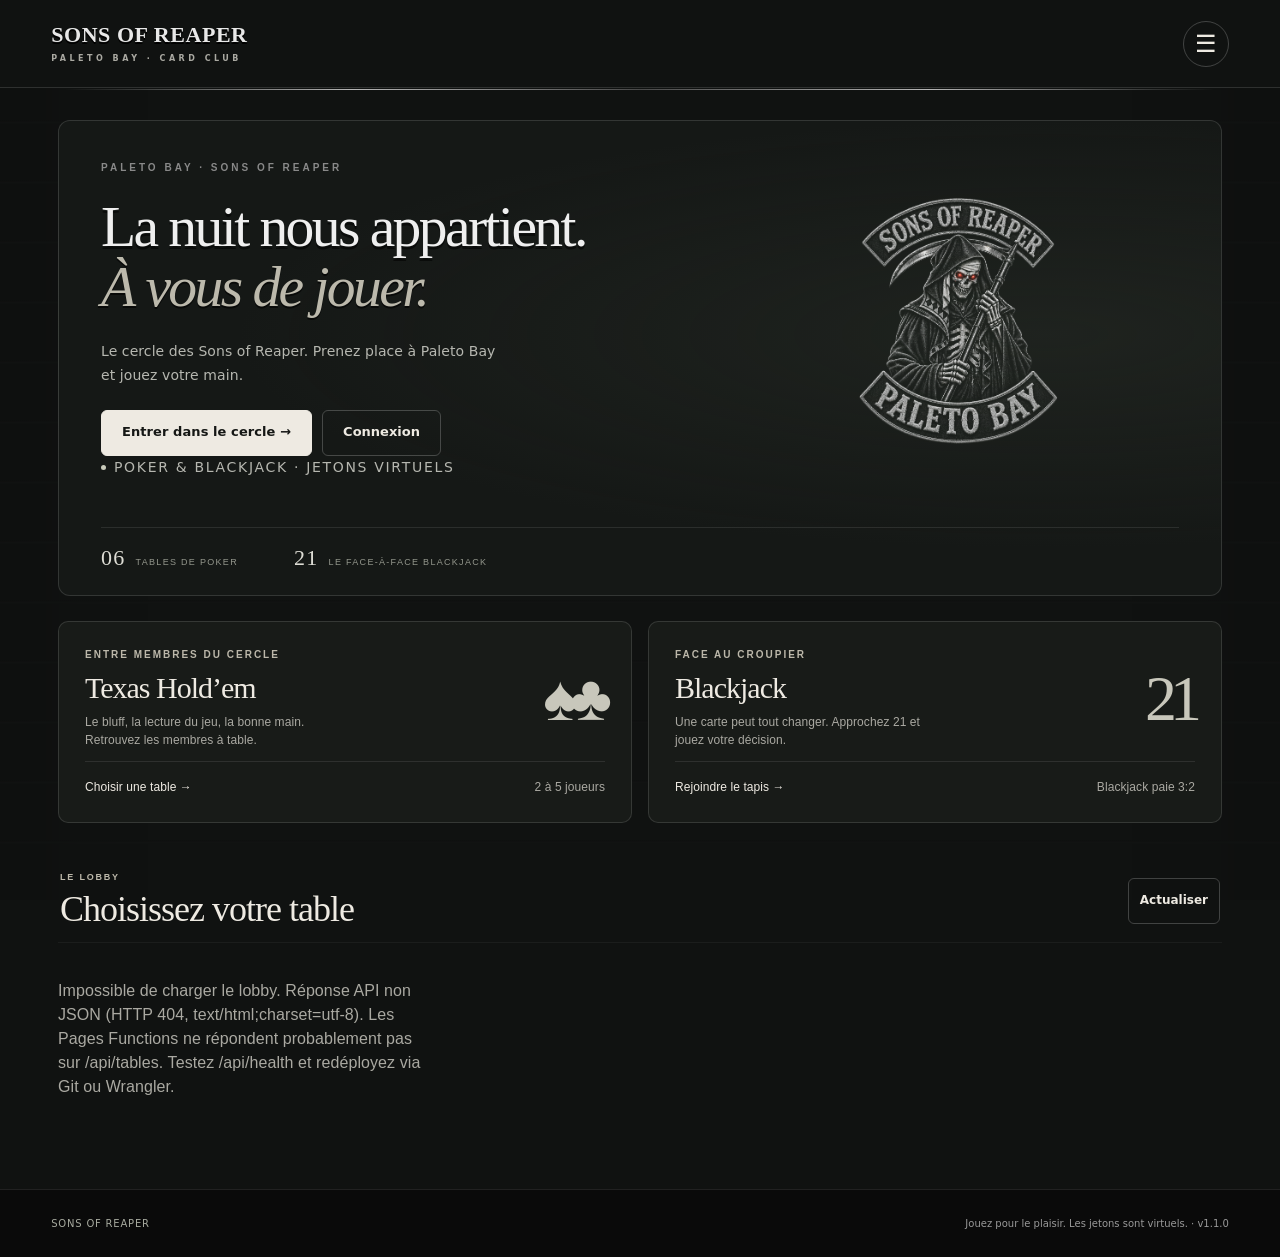
==== commit ccc6f5c6: "Ajoute le blackjack transactionnel et rafraîchit le club SOR (1.1.0) Conserve les comptes et le poke" ====
--- a/deploy/index.html
+++ b/deploy/index.html
@@ -1,23 +1,25 @@
 <!doctype html>
-<html lang="fr">
+<html lang="fr" data-sor-build="1.1.0-sor-blackjack">
 <head>
 <meta charset="utf-8"><meta name="viewport" content="width=device-width,initial-scale=1">
-<meta name="theme-color" content="#09090b"><meta name="mobile-web-app-capable" content="yes"><meta name="apple-mobile-web-app-capable" content="yes"><meta name="apple-mobile-web-app-status-bar-style" content="black-translucent"><meta name="apple-mobile-web-app-title" content="Sons of Reaper"><link rel="manifest" href="./manifest.webmanifest"><title>Sons of Reaper — Poker en ligne</title>
+<meta name="theme-color" content="#09090b"><meta name="mobile-web-app-capable" content="yes"><meta name="apple-mobile-web-app-capable" content="yes"><meta name="apple-mobile-web-app-status-bar-style" content="black-translucent"><meta name="apple-mobile-web-app-title" content="Sons of Reaper"><link rel="manifest" href="./manifest.webmanifest"><title>Sons of Reaper — Poker & Blackjack</title>
 <meta name="description" content="Entrez au Sons of Reaper : retrouvez vos amis autour des tables de poker Texas Hold’em. Créez votre compte, prenez place et jouez avec des jetons virtuels.">
 <meta property="og:type" content="website">
 <meta property="og:site_name" content="Sons of Reaper">
-<meta property="og:title" content="SONS OF REAPER — Poker en ligne">
+<meta property="og:title" content="SONS OF REAPER — Poker & Blackjack">
 <meta property="og:description" content="Prenez place. Jouez votre main. Retrouvez l’ambiance du club autour des tables de poker en ligne.">
 <meta name="twitter:card" content="summary_large_image">
-<meta name="twitter:title" content="SONS OF REAPER — Poker en ligne">
+<meta name="twitter:title" content="SONS OF REAPER — Poker & Blackjack">
 <meta name="twitter:description" content="Prenez place. Jouez votre main. Poker Texas Hold’em dans l’ambiance du club.">
-<link rel="stylesheet" href="./style.css?v=sor-1.0.0">
-<link rel="stylesheet" href="./sor-theme.css?v=sor-1.0.0">
+<link rel="stylesheet" href="./style.css?v=sor-1.1.0">
+<link rel="stylesheet" href="./sor-theme.css?v=sor-1.1.0">
+<link rel="stylesheet" href="./club-ui.css?v=sor-1.1.0">
 </head>
-<body>
-<header class="top"><div class="top-left"><a class="brand" href="./index.html"><span class="sor-wordmark"><strong>SONS OF REAPER</strong><small>PALETO BAY · POKER CLUB</small></span><span class="brand-subtitle"><small>CLUB · TEXAS HOLD’EM</small></span></a></div><div class="top-right"><div id="accountBar" class="hidden"></div><div class="nav-menu-wrap"><button id="menuToggle" class="menu-toggle" type="button" aria-label="Ouvrir le menu" aria-expanded="false">☰</button><nav id="siteMenu" class="site-menu hidden" aria-label="Menu principal"></nav></div></div></header>
+<body class="lobby-page">
+<header class="top"><div class="top-left"><a class="brand" href="./index.html"><span class="sor-wordmark"><strong>SONS OF REAPER</strong><small>PALETO BAY · CARD CLUB</small></span><span class="brand-subtitle"><small>CLUB · POKER & BLACKJACK</small></span></a></div><div class="top-right"><div id="accountBar" class="hidden"></div><div class="nav-menu-wrap"><button id="menuToggle" class="menu-toggle" type="button" aria-label="Ouvrir le menu" aria-expanded="false">☰</button><nav id="siteMenu" class="site-menu hidden" aria-label="Menu principal"></nav></div></div></header>
 <main>
-<section class="hero club-hero"><div class="hero-copy"><p class="eyebrow">PALETO BAY · SONS OF REAPER</p><h1>La nuit nous appartient.<br><em>À vous de jouer.</em></h1><p>Le cercle des Sons of Reaper. Prenez place à Paleto Bay et jouez votre main.</p><div class="hero-actions"><span class="live-mark"><i></i> LOBBY OUVERT</span><span class="hero-rule">TEXAS HOLD’EM · JETONS VIRTUELS</span></div></div><div class="hero-emblem hero-official-brand"><img class="sor-reaper" src="./sons-of-reaper.png" alt="Sons of Reaper — faucheuse noire et argent, yeux rouges, Paleto Bay"></div><div class="hero-stats"><span><b>06</b> tables du cercle</span><span><b>02–05</b> joueurs par table</span></div></section>
+<section class="hero club-hero"><div class="hero-copy"><p class="eyebrow">PALETO BAY · SONS OF REAPER</p><h1>La nuit nous appartient.<br><em>À vous de jouer.</em></h1><p>Le cercle des Sons of Reaper. Prenez place à Paleto Bay et jouez votre main.</p><div class="hero-actions"><a class="button" href="#jeux">Entrer dans le cercle →</a><button class="button ghost" type="button" data-open="login">Connexion</button></div><p class="hero-note">POKER & BLACKJACK · JETONS VIRTUELS</p></div><div class="hero-emblem hero-official-brand"><img class="sor-reaper" src="./sons-of-reaper.png" alt="Sons of Reaper — faucheuse noire et argent, yeux rouges, Paleto Bay"></div><div class="hero-stats"><span><b>06</b> tables de poker</span><span><b>21</b> le face-à-face blackjack</span></div></section>
+<section class="game-choice-grid" id="jeux" aria-label="Choisissez votre jeu"><a class="game-choice" href="#tables"><div><p class="eyebrow">ENTRE MEMBRES DU CERCLE</p><h2>Texas Hold’em</h2><p>Le bluff, la lecture du jeu, la bonne main. Retrouvez les membres à table.</p></div><span class="game-choice-mark" aria-hidden="true">♠♣</span><span class="game-choice-link">Choisir une table → <b>2 à 5 joueurs</b></span></a><a class="game-choice" href="./blackjack.html"><div><p class="eyebrow">FACE AU CROUPIER</p><h2>Blackjack</h2><p>Une carte peut tout changer. Approchez 21 et jouez votre décision.</p></div><span class="game-choice-mark" aria-hidden="true">21</span><span class="game-choice-link">Rejoindre le tapis → <b>Blackjack paie 3:2</b></span></a></section>
 <div id="notice" role="status"></div>
 
 <div class="section-head lobby-head"><div><p class="eyebrow">LE LOBBY</p><h2>Choisissez votre table</h2></div><div style="display:flex;gap:.6rem;flex-wrap:wrap"><button class="button ghost" id="refreshBtn" type="button">Actualiser</button></div></div>
@@ -25,9 +27,9 @@
 <section id="tablePanel" class="panel hidden"><div class="section-head"><div><p class="eyebrow">VOTRE PLACE</p><h2 id="tableTitle">Table</h2></div><button class="button ghost" id="leaveBtn">Quitter la table</button></div><div id="gameInfo"></div><div id="gameControls"></div></section>
 
 </main>
-<footer>SONS OF REAPER <span>Jouez pour le plaisir. Les jetons sont virtuels.</span></footer>
+<footer>SONS OF REAPER <span>Jouez pour le plaisir. Les jetons sont virtuels. · v1.1.0</span></footer>
 
-<dialog id="authDialog"><form id="authForm" method="dialog"><button class="close" aria-label="Fermer">×</button><p class="eyebrow" id="authEyebrow">LE CLUB</p><h2 id="authTitle">Connexion</h2><label>Nom d’utilisateur<input name="username" minlength="3" maxlength="24" autocomplete="username" required></label><label>Mot de passe<input name="password" type="password" autocomplete="current-password" required></label><button class="button wide" id="authSubmit" type="submit">Connexion</button><p class="muted tiny" id="authSwitch"></p></form></dialog>
+<dialog id="authDialog"><form id="authForm" method="dialog"><button type="button" class="close" aria-label="Fermer">×</button><p class="eyebrow" id="authEyebrow">LE CLUB</p><h2 id="authTitle">Connexion</h2><label>Nom d’utilisateur<input name="username" minlength="3" maxlength="24" autocomplete="username" autocapitalize="none" autocorrect="off" required></label><label>Mot de passe<input name="password" type="password" autocomplete="current-password" minlength="1" maxlength="128" required></label><p id="authError" class="auth-error" role="alert" aria-live="assertive" hidden></p><button class="button wide" id="authSubmit" type="submit">Connexion</button><button type="button" class="muted tiny auth-switch" id="authSwitch"></button></form></dialog>
 <dialog id="profileDialog" class="profile-dialog"><div class="profile-modal-head"><div><p class="eyebrow">VOTRE COMPTE</p><h2>Mon profil</h2></div><button class="close" id="closeProfile" aria-label="Fermer">×</button></div><div class="profile-avatar-preview" aria-label="Photo de profil"><img id="profileAvatarImage" alt="Photo de profil" hidden><span id="profileAvatarFallback">?</span></div><div class="profile-balance-card"><span class="profile-balance-label">SOLDE ACTUEL</span><strong id="balanceText">0 jeton</strong><p>Pour créditer votre compte, contactez un responsable du club.</p></div><form id="profileForm" class="profile-grid"><label>Nom d’utilisateur<input name="username" minlength="3" maxlength="24" required></label><label>Lien de photo de profil<input name="avatar" type="url" placeholder="https://…"></label><p class="muted tiny">Collez un lien direct vers votre image (par exemple une image hébergée ou votre visuel FiveM). Formats image courants recommandés.</p><button class="button wide" type="submit">Enregistrer le profil</button></form><details class="password-settings"><summary>Modifier le mot de passe</summary><form id="passwordForm" class="profile-grid"><label>Mot de passe actuel<input name="currentPassword" type="password" autocomplete="current-password" required></label><label>Nouveau mot de passe<input name="newPassword" type="password" autocomplete="new-password" minlength="1" maxlength="128" required></label><label>Confirmer le nouveau mot de passe<input name="confirmPassword" type="password" autocomplete="new-password" minlength="1" maxlength="128" required></label><button class="button wide" type="submit">Changer le mot de passe</button></form></details><button class="button ghost wide" id="logoutBtn" type="button">Déconnexion</button></dialog>
-<script src="./app.js?v=sor-1.0.0" defer></script>
-<script src="./sw-register.js?v=sor-1.0.0" defer></script></body></html>+<script src="./app.js?v=sor-1.1.0" defer></script>
+<script src="./sw-register.js?v=sor-1.1.0" defer></script></body></html>
--- a/deploy/sor-theme.css
+++ b/deploy/sor-theme.css
@@ -14,3 +14,9 @@
 @media(prefers-reduced-motion:reduce){*,*:before,*:after{animation:none!important;transition:none!important;scroll-behavior:auto!important}}
 
 .sor-reaper{display:block;width:100%;height:auto;max-height:360px;object-fit:contain;mix-blend-mode:screen}.hero-emblem.hero-official-brand{width:clamp(220px,30vw,340px)}@media(max-width:520px){.hero-emblem.hero-official-brand{width:240px}.sor-reaper{max-height:240px}}
+
+/* Connexion : erreurs et progression dans la fenêtre active. */
+#authDialog{max-height:calc(100dvh - 32px);overflow-y:auto;overscroll-behavior:contain}
+#authDialog .auth-error{margin:12px 0 0;padding:12px;border:1px solid #888;border-radius:4px;color:#f2f2f2;background:#ffffff0a;font:14px/1.5 Arial,sans-serif;overflow-wrap:anywhere}
+#authDialog .auth-switch{min-height:44px;border:0;background:none;padding:12px 0;margin-top:8px;text-align:left;color:var(--muted);font-family:inherit;line-height:1.5;cursor:pointer}
+#authDialog button:disabled{opacity:.65;cursor:wait}
--- a/deploy/club-ui.css
+++ b/deploy/club-ui.css
@@ -0,0 +1,17 @@
+/* Card club SOR 1.1 — noir, ivoire et argent. Aucun chargement externe. */
+:root{--club-paper:#eeeae2;--club-ink:#111312;--club-muted:#aaa9a2;--club-line:#ffffff20}
+body{background:#101211;color:var(--club-paper);font-family:Arial,Helvetica,sans-serif;line-height:1.5}
+*,*:before,*:after{box-sizing:border-box}a,button,input,summary{-webkit-tap-highlight-color:transparent}button,a.button,summary{touch-action:manipulation}button:focus-visible,a:focus-visible,input:focus-visible,summary:focus-visible{outline:2px solid #f1e9d6;outline-offset:4px}
+[hidden]{display:none!important}.top{min-height:88px;padding:18px clamp(16px,4vw,60px);background:#101211;border-bottom:1px solid var(--club-line);box-shadow:none;gap:18px}.top .brand{min-width:0}.sor-wordmark strong{font-size:22px;letter-spacing:.025em}.sor-wordmark small{font-size:8px;letter-spacing:3.5px;color:#aaa9a2}.menu-toggle{width:46px;height:46px;border:1px solid #ffffff35;border-radius:50%;background:transparent;color:var(--club-paper)}
+main{max-width:1220px;padding-left:28px;padding-right:28px}.eyebrow{color:#bcb8aa;letter-spacing:.2em;font-size:10px;font-weight:700}.muted{color:#aaa9a2}h1,h2,h3{color:var(--club-paper)}.button,.button:not(.ghost){display:inline-flex;justify-content:center;align-items:center;gap:8px;min-height:46px;padding:12px 20px;background:var(--club-paper);color:#151715;border:1px solid var(--club-paper);border-radius:6px;font-size:13px;font-weight:700;line-height:1.3;box-shadow:none;text-decoration:none;transition:background .15s ease,transform .15s ease}.button:hover{background:#fffdf6;color:#121412;transform:translateY(-1px)}.button.ghost{background:transparent;color:var(--club-paper);border-color:#ffffff35;box-shadow:none}.button.ghost:hover{background:#ffffff0b;border-color:#ffffff70}.button:disabled{opacity:.45;transform:none;cursor:not-allowed}.button.wide{width:100%}.tiny{font-size:12px}.site-menu{background:#1b1d1b;border:1px solid #ffffff30;border-radius:10px;box-shadow:0 14px 40px #0007}.site-menu a,.site-menu button{min-height:44px}.site-menu .menu-account{color:var(--club-paper)}
+.lobby-page .club-hero{display:grid;grid-template-columns:1.4fr 1fr;align-items:center;min-height:425px;margin:32px 0 25px;padding:40px 42px 24px;overflow:hidden;border:1px solid #ffffff21;border-radius:12px;background:radial-gradient(ellipse at 85% 45%,#32383055,transparent 58%),#151816;box-shadow:none}.lobby-page .club-hero:before,.lobby-page .club-hero:after{display:none}.club-hero .hero-copy{position:relative;z-index:1}.lobby-page .club-hero h1{max-width:650px;font-family:Georgia,serif;font-size:clamp(38px,4.5vw,64px);font-weight:400;line-height:1.05;letter-spacing:-.045em;margin:22px 0}.club-hero h1 em{font-weight:400;font-style:italic;color:#bcb9ac}.club-hero .hero-copy>p:not(.eyebrow){max-width:410px;color:#b6b7b0;font-size:14px;line-height:1.7}.lobby-page .hero-official-brand{width:100%;height:285px;min-height:0;display:flex;align-items:center;justify-content:center;background:none;border:0;box-shadow:none}.lobby-page .hero-official-brand img.sor-reaper{width:100%;height:100%;object-fit:contain;filter:none;mix-blend-mode:screen;opacity:.9}.club-hero .hero-actions{margin:22px 0 0;gap:10px;display:flex;flex-wrap:wrap}.hero-note{display:flex;align-items:center;gap:8px;font-size:10px;letter-spacing:.12em;color:#a6aa9f;margin:18px 0 0}.hero-note:before{content:'';width:5px;height:5px;border-radius:50%;background:#c9cbbb}.lobby-page .hero-stats{grid-column:1/-1;display:flex;gap:38px;border-top:1px solid #ffffff18;margin-top:28px;padding:17px 0 0;color:#93968c;font-size:10px;letter-spacing:.1em;position:static}.lobby-page .hero-stats span{display:flex;align-items:baseline;gap:10px;border:0;padding:0}.hero-stats b{color:#deddd5;font:22px Georgia,serif}.game-choice-grid{display:grid;grid-template-columns:1fr 1fr;gap:16px;margin:0 0 48px}.game-choice{position:relative;min-width:0;border:1px solid #ffffff20;border-radius:10px;padding:26px;background:#181b18;display:grid;grid-template-columns:1fr auto;gap:12px 20px;text-decoration:none;color:var(--club-paper);transition:background .2s,border-color .2s}.game-choice:hover{background:#21251f;border-color:#ffffff55}.game-choice .eyebrow{margin:0 0 9px}.game-choice h2{font:30px Georgia,serif;margin:0 0 8px;letter-spacing:-1px}.game-choice p:not(.eyebrow){font-size:12px;color:#aaa9a2;margin:0;max-width:270px}.game-choice-mark{font:64px/.9 Georgia,serif;align-self:center;color:#c8c7bb;letter-spacing:-7px}.game-choice-link{grid-column:1/-1;border-top:1px solid #ffffff18;padding-top:16px;font-size:12px;display:flex;justify-content:space-between}.game-choice-link b{font-weight:400;color:#aaa9a2}.lobby-head{margin-top:24px;margin-bottom:20px}.lobby-head h2{font:36px Georgia,serif;letter-spacing:-1px}.lobby-page .tables{gap:16px;grid-template-columns:repeat(3,minmax(0,1fr))}.lobby-page .table-card{padding:20px;background:#181b18;border:1px solid #ffffff20;border-radius:10px;box-shadow:none}.lobby-page .table-card:before,.lobby-page .table-card:after{display:none}.lobby-page .table-card h3{font:26px Georgia,serif}.lobby-page .table-index,.lobby-page .table-status{font-size:9px;letter-spacing:.08em}.lobby-page .table-status{background:transparent;color:#c4c7bb;border:1px solid #ffffff25}.lobby-page .table-status i{background:#d1d4c7;box-shadow:none}.lobby-page .table-card .mini-table-art{height:112px;opacity:.85;filter:grayscale(1)}.lobby-page .table-card .button{font-size:12px;width:100%;padding-left:9px;padding-right:9px}.lobby-page .table-card-meta{border-color:#ffffff16}.lobby-page #notice:empty{display:none}dialog{max-width:calc(100vw - 28px);background:#1b1e1b;border:1px solid #666960;border-radius:12px;box-shadow:0 30px 100px #0008}dialog::backdrop{background:#000a;backdrop-filter:blur(4px)}dialog h2{font-family:Georgia,serif;font-weight:400}dialog input{background:#111411;color:#f1eee3;border-color:#62645b}footer{border-top:1px solid #ffffff18;color:#a7aa9f;padding:26px clamp(16px,4vw,60px);font-size:10px;letter-spacing:.08em;margin-top:50px}
+.bj-main{max-width:1220px;margin:0 auto;padding-top:30px}.bj-heading{display:flex;justify-content:space-between;align-items:center;gap:20px;margin:0 0 18px}.bj-heading h1{font:clamp(38px,5vw,62px)/1 Georgia,serif;letter-spacing:-2px;margin:12px 0}.title-dot{color:#9b9e90}.bj-heading p{margin:0;font-size:13px}.bj-wallet{text-align:right;min-width:100px}.bj-wallet>span,.bj-wallet small{display:block;font-size:10px;color:#a7aa9d}.bj-wallet strong{display:block;font:36px/1.3 Georgia,serif}.bj-wallet small{font-size:8px;letter-spacing:.12em}.bj-message{min-height:24px;margin:15px 0;font-size:13px;color:#d5d4c7}.bj-layout{display:grid;grid-template-columns:minmax(0,1fr) 302px;gap:22px;align-items:start}.bj-table{position:relative;background:radial-gradient(ellipse at 50% 25%,#3b4436 0,#252e24 60%,#20271f 100%);border:10px solid #292e27;border-radius:18px;outline:1px solid #ffffff25;box-shadow:inset 0 0 0 1px #ffffff20,inset 0 0 55px #0002;min-height:560px;padding:20px 22px;display:flex;flex-direction:column;justify-content:space-between;gap:14px;overflow:hidden}.bj-table-label{display:flex;justify-content:space-between;gap:8px;color:#b2b8a5;font-size:8px;letter-spacing:.17em;border-bottom:1px solid #c0c6b026;padding-bottom:14px}.bj-hand-zone{text-align:center;min-width:0}.bj-hand-label{display:flex;align-items:center;justify-content:center;gap:10px;font-size:9px;letter-spacing:.2em;color:#c0c7b4;margin:10px 0}.bj-score{display:inline-grid;place-items:center;min-width:29px;min-height:24px;padding:2px 5px;border:1px solid #d9decb44;border-radius:4px;font-size:13px;color:#eeeade;letter-spacing:0}.bj-cards{display:flex;align-items:center;justify-content:center;flex-wrap:wrap;gap:8px;min-height:108px;max-width:100%}.bj-empty{font:italic 17px Georgia,serif;color:#b4bca3}.bj-card{position:relative;display:block;flex:0 0 72px;width:72px;height:102px;background:linear-gradient(120deg,#fffdf4,#e7e3d6);color:#242821;border:1px solid #fff9;border-radius:6px;box-shadow:0 5px 10px #0003;text-align:left;overflow:hidden;animation:bj-deal .18s ease-out}.bj-card>b{position:absolute;top:5px;left:6px;font:20px/1 Georgia,serif}.bj-card>b small{display:block;font-size:15px;text-align:center}.bj-card>b:last-child{inset:auto 6px 5px auto;transform:rotate(180deg)}.bj-card>i{position:absolute;inset:0;display:grid;place-items:center;font:32px Georgia,serif;font-style:normal}.bj-card-back{background:repeating-linear-gradient(45deg,#51584b 0 1px,#343c30 1px 6px);border:4px solid #dedfcf;display:grid;place-items:center}.bj-card-back>span{font-size:34px;color:#d4d6c8;border:1px solid #c1c7b76b;width:50px;height:72px;display:grid;place-items:center;border-radius:50%}.bj-table-center{text-align:center;margin:0;color:#b5bda3;opacity:.55}.bj-table-center>span{font-size:16px}.bj-table-center strong{display:block;font:26px Georgia,serif;letter-spacing:.16em;margin:2px}.bj-table-center small{font-size:8px;letter-spacing:.08em}.bj-stake{align-self:center;display:flex;gap:12px;align-items:center;border:1px solid #b7c1a438;border-radius:30px;padding:7px 18px;color:#b1bca0;font-size:8px;letter-spacing:.12em}.bj-stake strong{color:#eeeade;letter-spacing:0;font-size:12px}.bj-controls{border:1px solid #ffffff23;border-radius:12px;background:#191d19;padding:24px;min-width:0}.bj-controls>.eyebrow{margin:0 0 10px}.bj-controls h2{font:27px/1.2 Georgia,serif;margin:0 0 12px}.bj-result{font-size:12px;color:#b9bdaf;min-height:38px;margin-bottom:22px}.bj-controls label{font-size:12px;color:#e0e1d4}.bj-controls label small{display:block;font-size:9px;color:#a7ae9a;margin:5px 0 9px}.bj-bet-input{display:flex;align-items:center;position:relative}.bj-bet-input input{width:100%;background:#111610;border:1px solid #ffffff35;color:#f4f2e7;border-radius:6px;height:48px;padding:10px 70px 10px 13px;font:20px Georgia,serif;min-width:0}.bj-bet-input span{position:absolute;right:30px;font-size:10px;color:#9ba68e;pointer-events:none}.bj-presets{display:grid;grid-template-columns:repeat(4,1fr);gap:6px;margin:10px 0 16px}.bj-presets button{min-height:40px;padding:6px;border:1px solid #ffffff25;border-radius:5px;color:#dadfce;background:transparent;font-size:11px;cursor:pointer}.bj-presets button:hover{background:#ffffff12}.bj-actions{display:grid;grid-template-columns:1fr 1fr;gap:10px}.bj-actions .wide{grid-column:1/-1}.bj-sync{display:block;width:100%;min-height:44px;background:transparent;border:0;color:#b5bca8;font-size:11px;cursor:pointer;margin:8px 0}.bj-rules{border-top:1px solid #ffffff20;padding-top:4px;margin-top:16px}.bj-rules summary{font-size:11px;color:#c3c9b5;cursor:pointer;min-height:44px;display:flex;align-items:center;justify-content:space-between}.bj-rules summary:after{content:'+';font-size:19px}.bj-rules[open] summary:after{content:'−'}.bj-rules p{color:#a9b19b;font-size:12px;line-height:1.65}.bj-history{margin-top:36px}.bj-history .section-head{align-items:end;gap:15px}.bj-history h2{font:27px Georgia,serif;margin:6px 0}.bj-history .eyebrow{margin:0}.bj-history ol{list-style:none;padding:0;display:grid;grid-template-columns:1fr 1fr;gap:0 28px}.bj-history li{display:flex;align-items:center;justify-content:space-between;gap:12px;border-top:1px solid #ffffff20;padding:15px 0;font-size:12px}.bj-history li small{display:block;font-size:10px;color:#9da591;margin-top:3px}.bj-history li strong{font:22px Georgia,serif;white-space:nowrap}#bjRetry{margin-top:12px}#bjAccess{line-height:1.6}
+@keyframes bj-deal{from{opacity:.4;transform:translateY(-5px)}to{opacity:1;transform:none}}
+@media(min-width:1500px){.lobby-page main,.bj-main{max-width:1330px}.lobby-page .club-hero{min-height:460px}.bj-table{min-height:590px}}
+@media(max-width:900px){.lobby-page .club-hero{padding:30px;grid-template-columns:1.35fr 1fr}.lobby-page .hero-official-brand{height:230px}.lobby-page .tables{grid-template-columns:repeat(2,minmax(0,1fr))}.bj-layout{grid-template-columns:minmax(0,1fr) 270px;gap:16px}.bj-controls{padding:18px}.bj-table{padding:16px 12px}}
+@media(max-width:680px){.top{min-height:74px;padding:14px 16px;gap:12px}.sor-wordmark strong{font-size:17px}.sor-wordmark small{font-size:6px;letter-spacing:2.2px}.top>.button{padding:10px 13px;min-height:42px;font-size:11px}main{padding-left:16px;padding-right:16px}.lobby-page .club-hero{grid-template-columns:1fr 110px;padding:22px 20px 16px;min-height:0;margin-top:20px;gap:0}.lobby-page .club-hero h1{font-size:38px;line-height:1.08;margin:17px -100px 14px 0;max-width:260px;position:relative;z-index:2}.lobby-page .hero-official-brand{height:150px;align-self:start;opacity:.45;margin-top:22px}.club-hero .hero-copy>p:not(.eyebrow){font-size:12px;max-width:245px;margin-right:-90px;position:relative;z-index:2}.club-hero .hero-actions{margin:20px -100px 0 0;position:relative;z-index:2}.hero-actions .button{font-size:11px;min-height:44px;padding:10px 15px}.hero-note{font-size:8px;margin-right:-110px}.club-hero .eyebrow{font-size:8px;margin-right:-50px}.lobby-page .hero-stats{gap:22px;margin-top:22px;font-size:8px;padding-top:14px}.hero-stats b{font-size:20px}.game-choice-grid{gap:10px;margin-bottom:30px}.game-choice{padding:17px 14px;display:block}.game-choice h2{font-size:25px;margin:7px 0}.game-choice .eyebrow{font-size:8px;letter-spacing:.09em}.game-choice p:not(.eyebrow){font-size:11px;min-height:51px}.game-choice-mark{display:none}.game-choice-link{margin-top:14px;padding-top:12px;font-size:10px}.game-choice-link b{display:none}.lobby-head h2{font-size:29px}.lobby-head .button{padding:10px 12px;font-size:10px}.lobby-page .tables{gap:12px}.lobby-page .table-card{padding:15px}.lobby-page .table-card h3{font-size:22px}.lobby-page .table-card .mini-table-art{height:85px}.lobby-page .table-card-top{flex-wrap:wrap;gap:6px}.lobby-page .table-card .button{font-size:11px}.lobby-page .table-card-meta{gap:8px}.lobby-page .table-card-meta .seat-dots{gap:4px}.bj-main{padding-top:22px}.bj-heading{gap:12px;margin-bottom:8px}.bj-heading h1{font-size:42px;margin:10px 0}.bj-heading p{font-size:11px;max-width:200px}.bj-heading .eyebrow{font-size:8px}.bj-wallet strong{font-size:29px}.bj-wallet>span{font-size:9px}.bj-wallet small{font-size:7px}.bj-wallet{min-width:82px}.bj-message{font-size:12px;margin:12px 0}.bj-layout{grid-template-columns:1fr;gap:16px}.bj-table{min-height:460px;padding:13px 10px;border-width:7px;border-radius:12px;gap:8px}.bj-table-label{font-size:6px;letter-spacing:.12em;padding-bottom:9px}.bj-cards{gap:5px;min-height:90px}.bj-card{flex-basis:60px;width:60px;height:86px;border-radius:5px}.bj-card>b{font-size:17px;top:4px;left:5px}.bj-card>b:last-child{right:5px;bottom:4px}.bj-card>b small{font-size:12px}.bj-card>i{font-size:26px}.bj-card-back>span{width:42px;height:61px;font-size:26px}.bj-table-center strong{font-size:22px}.bj-table-center small{font-size:6px}.bj-hand-label{font-size:8px;margin:6px 0}.bj-stake{padding:6px 14px}.bj-controls{padding:20px}.bj-controls h2{font-size:27px}.bj-result{min-height:0;margin-bottom:18px}.bj-presets button{min-height:44px}.bj-controls .button{min-height:48px}.bj-history ol{grid-template-columns:1fr}.bj-history .section-head{display:block}.bj-history .section-head>.tiny{display:block;margin-top:10px}footer{display:block;line-height:1.8;padding:22px 16px;font-size:8px;margin-top:32px}footer span{display:block}.game-top{flex-wrap:wrap}.game-top-actions{flex-wrap:wrap}}
+@media(max-width:370px){.lobby-page .tables{grid-template-columns:1fr}.game-choice-grid{grid-template-columns:1fr}.game-choice{display:grid;grid-template-columns:1fr 55px;gap:10px}.game-choice p:not(.eyebrow){min-height:0}.game-choice-mark{display:block;font-size:48px;letter-spacing:-6px}.game-choice-link{margin:0}.bj-heading h1{font-size:36px}.bj-wallet strong{font-size:25px}.bj-heading p{max-width:170px}}
+@media(prefers-reduced-motion:reduce){*,*:before,*:after{animation:none!important;transition:none!important;scroll-behavior:auto!important}}
+
+/* Le titre et les actions restent alignés en petit écran. */
+@media(max-width:680px){.lobby-page .hero-copy{text-align:left}.lobby-page .hero-actions,.lobby-page .hero-stats{justify-content:flex-start}.lobby-page .hero-stats{gap:16px;flex-wrap:nowrap}.lobby-page .hero-stats span{min-width:0;flex:1;gap:7px;margin:0;font-size:7px}.lobby-page .hero-stats b{font-size:20px}.lobby-page .hero-note{display:flex;font-size:8px;line-height:1.6;letter-spacing:.08em;margin-top:14px}.lobby-page .hero-official-brand{mix-blend-mode:screen;opacity:.35}.bj-table{min-height:410px}.bj-table-center strong{font-size:20px}.bj-controls>.eyebrow{margin-bottom:7px}}
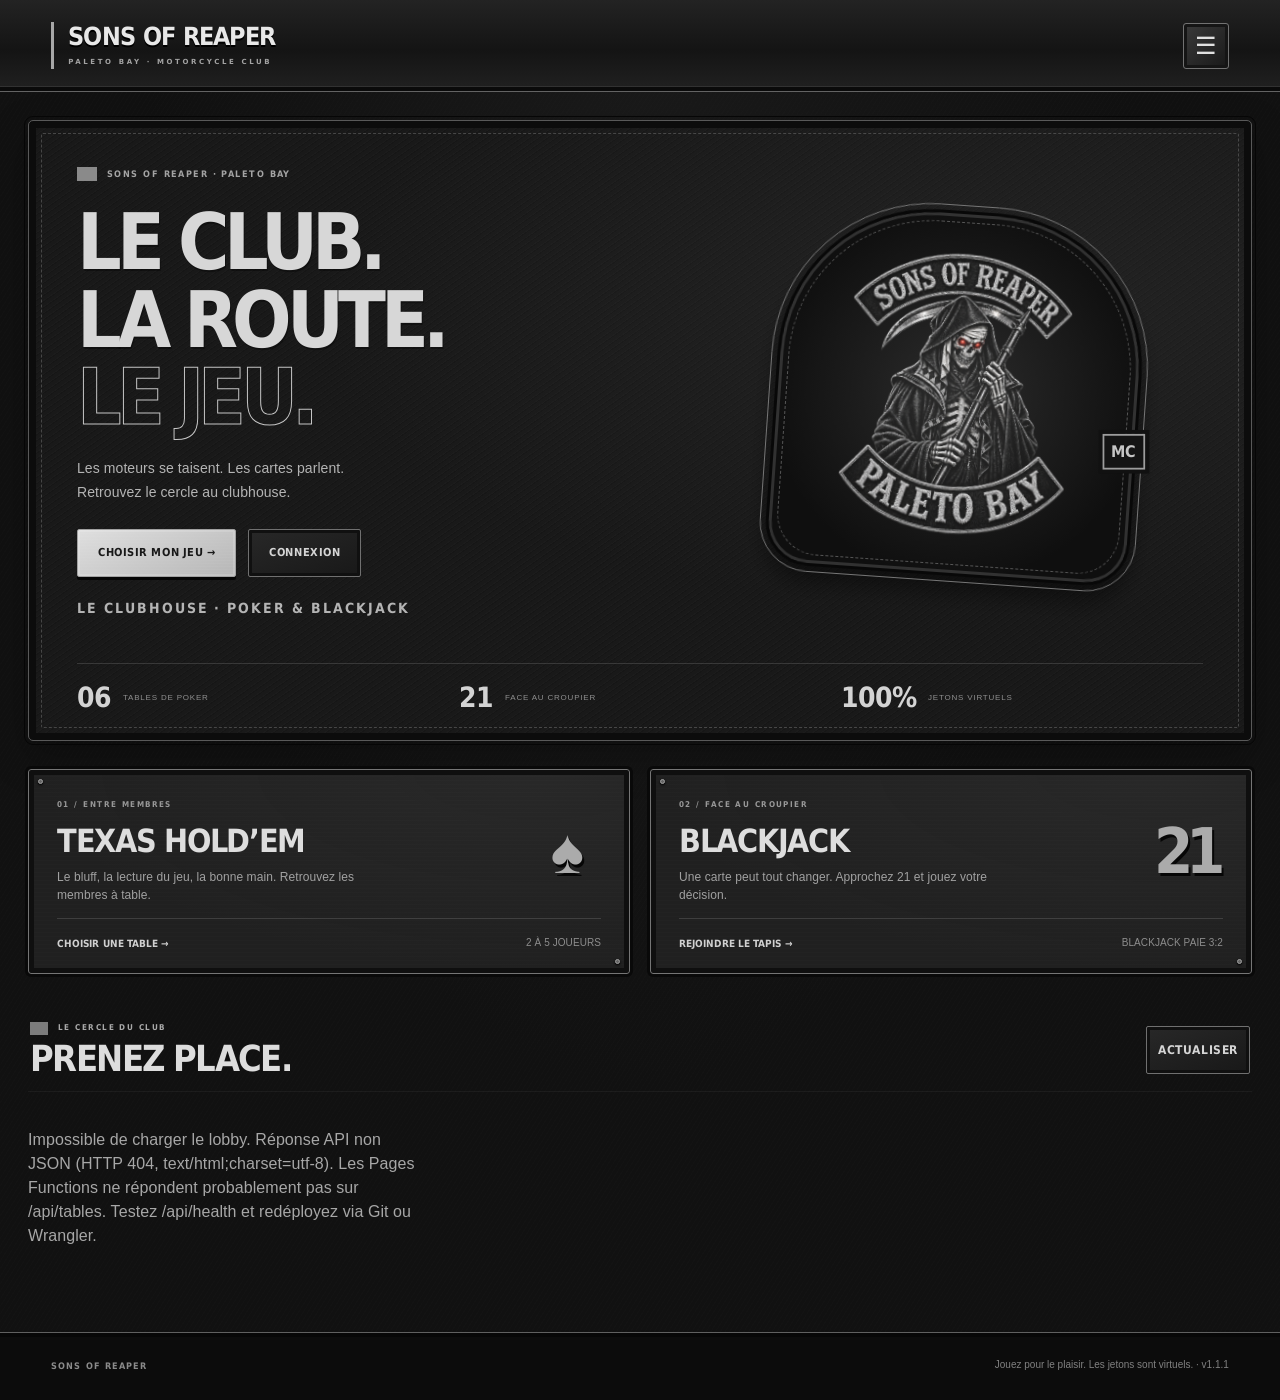
==== commit b34994ac: "Refond le clubhouse SOR dans une esthétique biker (1.1.1) Patch MC, cuir cousu, acier patiné et lett" ====
--- a/deploy/index.html
+++ b/deploy/index.html
@@ -1,8 +1,8 @@
 <!doctype html>
-<html lang="fr" data-sor-build="1.1.0-sor-blackjack">
+<html lang="fr" data-sor-build="1.1.1-sor-biker">
 <head>
 <meta charset="utf-8"><meta name="viewport" content="width=device-width,initial-scale=1">
-<meta name="theme-color" content="#09090b"><meta name="mobile-web-app-capable" content="yes"><meta name="apple-mobile-web-app-capable" content="yes"><meta name="apple-mobile-web-app-status-bar-style" content="black-translucent"><meta name="apple-mobile-web-app-title" content="Sons of Reaper"><link rel="manifest" href="./manifest.webmanifest"><title>Sons of Reaper — Poker & Blackjack</title>
+<meta name="theme-color" content="#09090b"><meta name="mobile-web-app-capable" content="yes"><meta name="apple-mobile-web-app-capable" content="yes"><meta name="apple-mobile-web-app-status-bar-style" content="black-translucent"><meta name="apple-mobile-web-app-title" content="Sons of Reaper"><link rel="manifest" href="./manifest.webmanifest"><link rel="preload" href="./club-heading.woff" as="font" type="font/woff" crossorigin><title>Sons of Reaper — Poker & Blackjack</title>
 <meta name="description" content="Entrez au Sons of Reaper : retrouvez vos amis autour des tables de poker Texas Hold’em. Créez votre compte, prenez place et jouez avec des jetons virtuels.">
 <meta property="og:type" content="website">
 <meta property="og:site_name" content="Sons of Reaper">
@@ -11,25 +11,25 @@
 <meta name="twitter:card" content="summary_large_image">
 <meta name="twitter:title" content="SONS OF REAPER — Poker & Blackjack">
 <meta name="twitter:description" content="Prenez place. Jouez votre main. Poker Texas Hold’em dans l’ambiance du club.">
-<link rel="stylesheet" href="./style.css?v=sor-1.1.0">
-<link rel="stylesheet" href="./sor-theme.css?v=sor-1.1.0">
-<link rel="stylesheet" href="./club-ui.css?v=sor-1.1.0">
+<link rel="stylesheet" href="./style.css?v=sor-1.1.1">
+<link rel="stylesheet" href="./sor-theme.css?v=sor-1.1.1">
+<link rel="stylesheet" href="./club-ui.css?v=sor-1.1.1">
 </head>
 <body class="lobby-page">
-<header class="top"><div class="top-left"><a class="brand" href="./index.html"><span class="sor-wordmark"><strong>SONS OF REAPER</strong><small>PALETO BAY · CARD CLUB</small></span><span class="brand-subtitle"><small>CLUB · POKER & BLACKJACK</small></span></a></div><div class="top-right"><div id="accountBar" class="hidden"></div><div class="nav-menu-wrap"><button id="menuToggle" class="menu-toggle" type="button" aria-label="Ouvrir le menu" aria-expanded="false">☰</button><nav id="siteMenu" class="site-menu hidden" aria-label="Menu principal"></nav></div></div></header>
+<header class="top"><div class="top-left"><a class="brand" href="./index.html"><span class="sor-wordmark"><strong>SONS OF REAPER</strong><small>PALETO BAY · MOTORCYCLE CLUB</small></span><span class="brand-subtitle"><small>CLUB · POKER & BLACKJACK</small></span></a></div><div class="top-right"><div id="accountBar" class="hidden"></div><div class="nav-menu-wrap"><button id="menuToggle" class="menu-toggle" type="button" aria-label="Ouvrir le menu" aria-expanded="false">☰</button><nav id="siteMenu" class="site-menu hidden" aria-label="Menu principal"></nav></div></div></header>
 <main>
-<section class="hero club-hero"><div class="hero-copy"><p class="eyebrow">PALETO BAY · SONS OF REAPER</p><h1>La nuit nous appartient.<br><em>À vous de jouer.</em></h1><p>Le cercle des Sons of Reaper. Prenez place à Paleto Bay et jouez votre main.</p><div class="hero-actions"><a class="button" href="#jeux">Entrer dans le cercle →</a><button class="button ghost" type="button" data-open="login">Connexion</button></div><p class="hero-note">POKER & BLACKJACK · JETONS VIRTUELS</p></div><div class="hero-emblem hero-official-brand"><img class="sor-reaper" src="./sons-of-reaper.png" alt="Sons of Reaper — faucheuse noire et argent, yeux rouges, Paleto Bay"></div><div class="hero-stats"><span><b>06</b> tables de poker</span><span><b>21</b> le face-à-face blackjack</span></div></section>
-<section class="game-choice-grid" id="jeux" aria-label="Choisissez votre jeu"><a class="game-choice" href="#tables"><div><p class="eyebrow">ENTRE MEMBRES DU CERCLE</p><h2>Texas Hold’em</h2><p>Le bluff, la lecture du jeu, la bonne main. Retrouvez les membres à table.</p></div><span class="game-choice-mark" aria-hidden="true">♠♣</span><span class="game-choice-link">Choisir une table → <b>2 à 5 joueurs</b></span></a><a class="game-choice" href="./blackjack.html"><div><p class="eyebrow">FACE AU CROUPIER</p><h2>Blackjack</h2><p>Une carte peut tout changer. Approchez 21 et jouez votre décision.</p></div><span class="game-choice-mark" aria-hidden="true">21</span><span class="game-choice-link">Rejoindre le tapis → <b>Blackjack paie 3:2</b></span></a></section>
+<section class="hero club-hero"><div class="hero-copy"><p class="eyebrow">SONS OF REAPER · PALETO BAY</p><h1><span>LE CLUB.</span><span>LA ROUTE.</span><span class="biker-outline">LE JEU.</span></h1><p class="biker-intro">Les moteurs se taisent. Les cartes parlent.<br>Retrouvez le cercle au clubhouse.</p><div class="hero-actions"><a class="button" href="#jeux">Choisir mon jeu →</a><button class="button ghost" type="button" data-open="login">Connexion</button></div><p class="hero-note">LE CLUBHOUSE · POKER & BLACKJACK</p></div><div class="hero-emblem hero-official-brand"><span class="patch-tab" aria-hidden="true">MC</span><img class="sor-reaper" src="./sons-of-reaper.png" alt="Sons of Reaper — faucheuse noire et argent, yeux rouges, Paleto Bay"></div><div class="hero-stats"><span><b>06</b> tables de poker</span><span><b>21</b> face au croupier</span><span><b>100%</b> jetons virtuels</span></div></section>
+<section class="game-choice-grid" id="jeux" aria-label="Choisissez votre jeu"><a class="game-choice" href="#tables"><div><p class="eyebrow">01 / ENTRE MEMBRES</p><h2>Texas Hold’em</h2><p>Le bluff, la lecture du jeu, la bonne main. Retrouvez les membres à table.</p></div><span class="game-choice-mark" aria-hidden="true">♠</span><span class="game-choice-link">Choisir une table → <b>2 à 5 joueurs</b></span></a><a class="game-choice" href="./blackjack.html"><div><p class="eyebrow">02 / FACE AU CROUPIER</p><h2>Blackjack</h2><p>Une carte peut tout changer. Approchez 21 et jouez votre décision.</p></div><span class="game-choice-mark" aria-hidden="true">21</span><span class="game-choice-link">Rejoindre le tapis → <b>Blackjack paie 3:2</b></span></a></section>
 <div id="notice" role="status"></div>
 
-<div class="section-head lobby-head"><div><p class="eyebrow">LE LOBBY</p><h2>Choisissez votre table</h2></div><div style="display:flex;gap:.6rem;flex-wrap:wrap"><button class="button ghost" id="refreshBtn" type="button">Actualiser</button></div></div>
+<div class="section-head lobby-head"><div><p class="eyebrow">LE CERCLE DU CLUB</p><h2>PRENEZ PLACE.</h2></div><div style="display:flex;gap:.6rem;flex-wrap:wrap"><button class="button ghost" id="refreshBtn" type="button">Actualiser</button></div></div>
 <section id="tables" class="tables" aria-label="Tables de poker"><div class="loading">Chargement des tables…</div></section>
 <section id="tablePanel" class="panel hidden"><div class="section-head"><div><p class="eyebrow">VOTRE PLACE</p><h2 id="tableTitle">Table</h2></div><button class="button ghost" id="leaveBtn">Quitter la table</button></div><div id="gameInfo"></div><div id="gameControls"></div></section>
 
 </main>
-<footer>SONS OF REAPER <span>Jouez pour le plaisir. Les jetons sont virtuels. · v1.1.0</span></footer>
+<footer>SONS OF REAPER <span>Jouez pour le plaisir. Les jetons sont virtuels. · v1.1.1</span></footer>
 
 <dialog id="authDialog"><form id="authForm" method="dialog"><button type="button" class="close" aria-label="Fermer">×</button><p class="eyebrow" id="authEyebrow">LE CLUB</p><h2 id="authTitle">Connexion</h2><label>Nom d’utilisateur<input name="username" minlength="3" maxlength="24" autocomplete="username" autocapitalize="none" autocorrect="off" required></label><label>Mot de passe<input name="password" type="password" autocomplete="current-password" minlength="1" maxlength="128" required></label><p id="authError" class="auth-error" role="alert" aria-live="assertive" hidden></p><button class="button wide" id="authSubmit" type="submit">Connexion</button><button type="button" class="muted tiny auth-switch" id="authSwitch"></button></form></dialog>
 <dialog id="profileDialog" class="profile-dialog"><div class="profile-modal-head"><div><p class="eyebrow">VOTRE COMPTE</p><h2>Mon profil</h2></div><button class="close" id="closeProfile" aria-label="Fermer">×</button></div><div class="profile-avatar-preview" aria-label="Photo de profil"><img id="profileAvatarImage" alt="Photo de profil" hidden><span id="profileAvatarFallback">?</span></div><div class="profile-balance-card"><span class="profile-balance-label">SOLDE ACTUEL</span><strong id="balanceText">0 jeton</strong><p>Pour créditer votre compte, contactez un responsable du club.</p></div><form id="profileForm" class="profile-grid"><label>Nom d’utilisateur<input name="username" minlength="3" maxlength="24" required></label><label>Lien de photo de profil<input name="avatar" type="url" placeholder="https://…"></label><p class="muted tiny">Collez un lien direct vers votre image (par exemple une image hébergée ou votre visuel FiveM). Formats image courants recommandés.</p><button class="button wide" type="submit">Enregistrer le profil</button></form><details class="password-settings"><summary>Modifier le mot de passe</summary><form id="passwordForm" class="profile-grid"><label>Mot de passe actuel<input name="currentPassword" type="password" autocomplete="current-password" required></label><label>Nouveau mot de passe<input name="newPassword" type="password" autocomplete="new-password" minlength="1" maxlength="128" required></label><label>Confirmer le nouveau mot de passe<input name="confirmPassword" type="password" autocomplete="new-password" minlength="1" maxlength="128" required></label><button class="button wide" type="submit">Changer le mot de passe</button></form></details><button class="button ghost wide" id="logoutBtn" type="button">Déconnexion</button></dialog>
-<script src="./app.js?v=sor-1.1.0" defer></script>
-<script src="./sw-register.js?v=sor-1.1.0" defer></script></body></html>+<script src="./app.js?v=sor-1.1.1" defer></script>
+<script src="./sw-register.js?v=sor-1.1.1" defer></script></body></html>
--- a/deploy/club-ui.css
+++ b/deploy/club-ui.css
@@ -1,11 +1,12 @@
 /* Card club SOR 1.1 — noir, ivoire et argent. Aucun chargement externe. */
-:root{--club-paper:#eeeae2;--club-ink:#111312;--club-muted:#aaa9a2;--club-line:#ffffff20}
-body{background:#101211;color:var(--club-paper);font-family:Arial,Helvetica,sans-serif;line-height:1.5}
-*,*:before,*:after{box-sizing:border-box}a,button,input,summary{-webkit-tap-highlight-color:transparent}button,a.button,summary{touch-action:manipulation}button:focus-visible,a:focus-visible,input:focus-visible,summary:focus-visible{outline:2px solid #f1e9d6;outline-offset:4px}
-[hidden]{display:none!important}.top{min-height:88px;padding:18px clamp(16px,4vw,60px);background:#101211;border-bottom:1px solid var(--club-line);box-shadow:none;gap:18px}.top .brand{min-width:0}.sor-wordmark strong{font-size:22px;letter-spacing:.025em}.sor-wordmark small{font-size:8px;letter-spacing:3.5px;color:#aaa9a2}.menu-toggle{width:46px;height:46px;border:1px solid #ffffff35;border-radius:50%;background:transparent;color:var(--club-paper)}
-main{max-width:1220px;padding-left:28px;padding-right:28px}.eyebrow{color:#bcb8aa;letter-spacing:.2em;font-size:10px;font-weight:700}.muted{color:#aaa9a2}h1,h2,h3{color:var(--club-paper)}.button,.button:not(.ghost){display:inline-flex;justify-content:center;align-items:center;gap:8px;min-height:46px;padding:12px 20px;background:var(--club-paper);color:#151715;border:1px solid var(--club-paper);border-radius:6px;font-size:13px;font-weight:700;line-height:1.3;box-shadow:none;text-decoration:none;transition:background .15s ease,transform .15s ease}.button:hover{background:#fffdf6;color:#121412;transform:translateY(-1px)}.button.ghost{background:transparent;color:var(--club-paper);border-color:#ffffff35;box-shadow:none}.button.ghost:hover{background:#ffffff0b;border-color:#ffffff70}.button:disabled{opacity:.45;transform:none;cursor:not-allowed}.button.wide{width:100%}.tiny{font-size:12px}.site-menu{background:#1b1d1b;border:1px solid #ffffff30;border-radius:10px;box-shadow:0 14px 40px #0007}.site-menu a,.site-menu button{min-height:44px}.site-menu .menu-account{color:var(--club-paper)}
-.lobby-page .club-hero{display:grid;grid-template-columns:1.4fr 1fr;align-items:center;min-height:425px;margin:32px 0 25px;padding:40px 42px 24px;overflow:hidden;border:1px solid #ffffff21;border-radius:12px;background:radial-gradient(ellipse at 85% 45%,#32383055,transparent 58%),#151816;box-shadow:none}.lobby-page .club-hero:before,.lobby-page .club-hero:after{display:none}.club-hero .hero-copy{position:relative;z-index:1}.lobby-page .club-hero h1{max-width:650px;font-family:Georgia,serif;font-size:clamp(38px,4.5vw,64px);font-weight:400;line-height:1.05;letter-spacing:-.045em;margin:22px 0}.club-hero h1 em{font-weight:400;font-style:italic;color:#bcb9ac}.club-hero .hero-copy>p:not(.eyebrow){max-width:410px;color:#b6b7b0;font-size:14px;line-height:1.7}.lobby-page .hero-official-brand{width:100%;height:285px;min-height:0;display:flex;align-items:center;justify-content:center;background:none;border:0;box-shadow:none}.lobby-page .hero-official-brand img.sor-reaper{width:100%;height:100%;object-fit:contain;filter:none;mix-blend-mode:screen;opacity:.9}.club-hero .hero-actions{margin:22px 0 0;gap:10px;display:flex;flex-wrap:wrap}.hero-note{display:flex;align-items:center;gap:8px;font-size:10px;letter-spacing:.12em;color:#a6aa9f;margin:18px 0 0}.hero-note:before{content:'';width:5px;height:5px;border-radius:50%;background:#c9cbbb}.lobby-page .hero-stats{grid-column:1/-1;display:flex;gap:38px;border-top:1px solid #ffffff18;margin-top:28px;padding:17px 0 0;color:#93968c;font-size:10px;letter-spacing:.1em;position:static}.lobby-page .hero-stats span{display:flex;align-items:baseline;gap:10px;border:0;padding:0}.hero-stats b{color:#deddd5;font:22px Georgia,serif}.game-choice-grid{display:grid;grid-template-columns:1fr 1fr;gap:16px;margin:0 0 48px}.game-choice{position:relative;min-width:0;border:1px solid #ffffff20;border-radius:10px;padding:26px;background:#181b18;display:grid;grid-template-columns:1fr auto;gap:12px 20px;text-decoration:none;color:var(--club-paper);transition:background .2s,border-color .2s}.game-choice:hover{background:#21251f;border-color:#ffffff55}.game-choice .eyebrow{margin:0 0 9px}.game-choice h2{font:30px Georgia,serif;margin:0 0 8px;letter-spacing:-1px}.game-choice p:not(.eyebrow){font-size:12px;color:#aaa9a2;margin:0;max-width:270px}.game-choice-mark{font:64px/.9 Georgia,serif;align-self:center;color:#c8c7bb;letter-spacing:-7px}.game-choice-link{grid-column:1/-1;border-top:1px solid #ffffff18;padding-top:16px;font-size:12px;display:flex;justify-content:space-between}.game-choice-link b{font-weight:400;color:#aaa9a2}.lobby-head{margin-top:24px;margin-bottom:20px}.lobby-head h2{font:36px Georgia,serif;letter-spacing:-1px}.lobby-page .tables{gap:16px;grid-template-columns:repeat(3,minmax(0,1fr))}.lobby-page .table-card{padding:20px;background:#181b18;border:1px solid #ffffff20;border-radius:10px;box-shadow:none}.lobby-page .table-card:before,.lobby-page .table-card:after{display:none}.lobby-page .table-card h3{font:26px Georgia,serif}.lobby-page .table-index,.lobby-page .table-status{font-size:9px;letter-spacing:.08em}.lobby-page .table-status{background:transparent;color:#c4c7bb;border:1px solid #ffffff25}.lobby-page .table-status i{background:#d1d4c7;box-shadow:none}.lobby-page .table-card .mini-table-art{height:112px;opacity:.85;filter:grayscale(1)}.lobby-page .table-card .button{font-size:12px;width:100%;padding-left:9px;padding-right:9px}.lobby-page .table-card-meta{border-color:#ffffff16}.lobby-page #notice:empty{display:none}dialog{max-width:calc(100vw - 28px);background:#1b1e1b;border:1px solid #666960;border-radius:12px;box-shadow:0 30px 100px #0008}dialog::backdrop{background:#000a;backdrop-filter:blur(4px)}dialog h2{font-family:Georgia,serif;font-weight:400}dialog input{background:#111411;color:#f1eee3;border-color:#62645b}footer{border-top:1px solid #ffffff18;color:#a7aa9f;padding:26px clamp(16px,4vw,60px);font-size:10px;letter-spacing:.08em;margin-top:50px}
-.bj-main{max-width:1220px;margin:0 auto;padding-top:30px}.bj-heading{display:flex;justify-content:space-between;align-items:center;gap:20px;margin:0 0 18px}.bj-heading h1{font:clamp(38px,5vw,62px)/1 Georgia,serif;letter-spacing:-2px;margin:12px 0}.title-dot{color:#9b9e90}.bj-heading p{margin:0;font-size:13px}.bj-wallet{text-align:right;min-width:100px}.bj-wallet>span,.bj-wallet small{display:block;font-size:10px;color:#a7aa9d}.bj-wallet strong{display:block;font:36px/1.3 Georgia,serif}.bj-wallet small{font-size:8px;letter-spacing:.12em}.bj-message{min-height:24px;margin:15px 0;font-size:13px;color:#d5d4c7}.bj-layout{display:grid;grid-template-columns:minmax(0,1fr) 302px;gap:22px;align-items:start}.bj-table{position:relative;background:radial-gradient(ellipse at 50% 25%,#3b4436 0,#252e24 60%,#20271f 100%);border:10px solid #292e27;border-radius:18px;outline:1px solid #ffffff25;box-shadow:inset 0 0 0 1px #ffffff20,inset 0 0 55px #0002;min-height:560px;padding:20px 22px;display:flex;flex-direction:column;justify-content:space-between;gap:14px;overflow:hidden}.bj-table-label{display:flex;justify-content:space-between;gap:8px;color:#b2b8a5;font-size:8px;letter-spacing:.17em;border-bottom:1px solid #c0c6b026;padding-bottom:14px}.bj-hand-zone{text-align:center;min-width:0}.bj-hand-label{display:flex;align-items:center;justify-content:center;gap:10px;font-size:9px;letter-spacing:.2em;color:#c0c7b4;margin:10px 0}.bj-score{display:inline-grid;place-items:center;min-width:29px;min-height:24px;padding:2px 5px;border:1px solid #d9decb44;border-radius:4px;font-size:13px;color:#eeeade;letter-spacing:0}.bj-cards{display:flex;align-items:center;justify-content:center;flex-wrap:wrap;gap:8px;min-height:108px;max-width:100%}.bj-empty{font:italic 17px Georgia,serif;color:#b4bca3}.bj-card{position:relative;display:block;flex:0 0 72px;width:72px;height:102px;background:linear-gradient(120deg,#fffdf4,#e7e3d6);color:#242821;border:1px solid #fff9;border-radius:6px;box-shadow:0 5px 10px #0003;text-align:left;overflow:hidden;animation:bj-deal .18s ease-out}.bj-card>b{position:absolute;top:5px;left:6px;font:20px/1 Georgia,serif}.bj-card>b small{display:block;font-size:15px;text-align:center}.bj-card>b:last-child{inset:auto 6px 5px auto;transform:rotate(180deg)}.bj-card>i{position:absolute;inset:0;display:grid;place-items:center;font:32px Georgia,serif;font-style:normal}.bj-card-back{background:repeating-linear-gradient(45deg,#51584b 0 1px,#343c30 1px 6px);border:4px solid #dedfcf;display:grid;place-items:center}.bj-card-back>span{font-size:34px;color:#d4d6c8;border:1px solid #c1c7b76b;width:50px;height:72px;display:grid;place-items:center;border-radius:50%}.bj-table-center{text-align:center;margin:0;color:#b5bda3;opacity:.55}.bj-table-center>span{font-size:16px}.bj-table-center strong{display:block;font:26px Georgia,serif;letter-spacing:.16em;margin:2px}.bj-table-center small{font-size:8px;letter-spacing:.08em}.bj-stake{align-self:center;display:flex;gap:12px;align-items:center;border:1px solid #b7c1a438;border-radius:30px;padding:7px 18px;color:#b1bca0;font-size:8px;letter-spacing:.12em}.bj-stake strong{color:#eeeade;letter-spacing:0;font-size:12px}.bj-controls{border:1px solid #ffffff23;border-radius:12px;background:#191d19;padding:24px;min-width:0}.bj-controls>.eyebrow{margin:0 0 10px}.bj-controls h2{font:27px/1.2 Georgia,serif;margin:0 0 12px}.bj-result{font-size:12px;color:#b9bdaf;min-height:38px;margin-bottom:22px}.bj-controls label{font-size:12px;color:#e0e1d4}.bj-controls label small{display:block;font-size:9px;color:#a7ae9a;margin:5px 0 9px}.bj-bet-input{display:flex;align-items:center;position:relative}.bj-bet-input input{width:100%;background:#111610;border:1px solid #ffffff35;color:#f4f2e7;border-radius:6px;height:48px;padding:10px 70px 10px 13px;font:20px Georgia,serif;min-width:0}.bj-bet-input span{position:absolute;right:30px;font-size:10px;color:#9ba68e;pointer-events:none}.bj-presets{display:grid;grid-template-columns:repeat(4,1fr);gap:6px;margin:10px 0 16px}.bj-presets button{min-height:40px;padding:6px;border:1px solid #ffffff25;border-radius:5px;color:#dadfce;background:transparent;font-size:11px;cursor:pointer}.bj-presets button:hover{background:#ffffff12}.bj-actions{display:grid;grid-template-columns:1fr 1fr;gap:10px}.bj-actions .wide{grid-column:1/-1}.bj-sync{display:block;width:100%;min-height:44px;background:transparent;border:0;color:#b5bca8;font-size:11px;cursor:pointer;margin:8px 0}.bj-rules{border-top:1px solid #ffffff20;padding-top:4px;margin-top:16px}.bj-rules summary{font-size:11px;color:#c3c9b5;cursor:pointer;min-height:44px;display:flex;align-items:center;justify-content:space-between}.bj-rules summary:after{content:'+';font-size:19px}.bj-rules[open] summary:after{content:'−'}.bj-rules p{color:#a9b19b;font-size:12px;line-height:1.65}.bj-history{margin-top:36px}.bj-history .section-head{align-items:end;gap:15px}.bj-history h2{font:27px Georgia,serif;margin:6px 0}.bj-history .eyebrow{margin:0}.bj-history ol{list-style:none;padding:0;display:grid;grid-template-columns:1fr 1fr;gap:0 28px}.bj-history li{display:flex;align-items:center;justify-content:space-between;gap:12px;border-top:1px solid #ffffff20;padding:15px 0;font-size:12px}.bj-history li small{display:block;font-size:10px;color:#9da591;margin-top:3px}.bj-history li strong{font:22px Georgia,serif;white-space:nowrap}#bjRetry{margin-top:12px}#bjAccess{line-height:1.6}
+@font-face{font-family:SorClub;src:url('./club-heading.woff') format('woff');font-weight:800;font-style:normal;font-display:swap}
+:root{--club-paper:#e9e9e9;--club-ink:#121212;--club-muted:#a7a7a7;--club-line:#ffffff20}
+body{background:#111111;color:var(--club-paper);font-family:Arial,Helvetica,sans-serif;line-height:1.5}
+*,*:before,*:after{box-sizing:border-box}a,button,input,summary{-webkit-tap-highlight-color:transparent}button,a.button,summary{touch-action:manipulation}button:focus-visible,a:focus-visible,input:focus-visible,summary:focus-visible{outline:2px solid #e5e5e5;outline-offset:4px}
+[hidden]{display:none!important}.top{min-height:88px;padding:18px clamp(16px,4vw,60px);background:#111111;border-bottom:1px solid var(--club-line);box-shadow:none;gap:18px}.top .brand{min-width:0}.sor-wordmark strong{font-size:22px;letter-spacing:.025em}.sor-wordmark small{font-size:8px;letter-spacing:3.5px;color:#a7a7a7}.menu-toggle{width:46px;height:46px;border:1px solid #ffffff35;border-radius:50%;background:transparent;color:var(--club-paper)}
+main{max-width:1220px;padding-left:28px;padding-right:28px}.eyebrow{color:#b5b5b5;letter-spacing:.2em;font-size:10px;font-weight:700}.muted{color:#a7a7a7}h1,h2,h3{color:var(--club-paper)}.button,.button:not(.ghost){display:inline-flex;justify-content:center;align-items:center;gap:8px;min-height:46px;padding:12px 20px;background:var(--club-paper);color:#161616;border:1px solid var(--club-paper);border-radius:6px;font-size:13px;font-weight:700;line-height:1.3;box-shadow:none;text-decoration:none;transition:background .15s ease,transform .15s ease}.button:hover{background:#fbfbfb;color:#131313;transform:translateY(-1px)}.button.ghost{background:transparent;color:var(--club-paper);border-color:#ffffff35;box-shadow:none}.button.ghost:hover{background:#ffffff0b;border-color:#ffffff70}.button:disabled{opacity:.45;transform:none;cursor:not-allowed}.button.wide{width:100%}.tiny{font-size:12px}.site-menu{background:#1c1c1c;border:1px solid #ffffff30;border-radius:10px;box-shadow:0 14px 40px #00000077}.site-menu a,.site-menu button{min-height:44px}.site-menu .menu-account{color:var(--club-paper)}
+.lobby-page .club-hero{display:grid;grid-template-columns:1.4fr 1fr;align-items:center;min-height:425px;margin:32px 0 25px;padding:40px 42px 24px;overflow:hidden;border:1px solid #ffffff21;border-radius:12px;background:radial-gradient(ellipse at 85% 45%,#33333355,transparent 58%),#161616;box-shadow:none}.lobby-page .club-hero:before,.lobby-page .club-hero:after{display:none}.club-hero .hero-copy{position:relative;z-index:1}.lobby-page .club-hero h1{max-width:650px;font-family:Georgia,serif;font-size:clamp(38px,4.5vw,64px);font-weight:400;line-height:1.05;letter-spacing:-.045em;margin:22px 0}.club-hero h1 em{font-weight:400;font-style:italic;color:#b6b6b6}.club-hero .hero-copy>p:not(.eyebrow){max-width:410px;color:#b4b4b4;font-size:14px;line-height:1.7}.lobby-page .hero-official-brand{width:100%;height:285px;min-height:0;display:flex;align-items:center;justify-content:center;background:none;border:0;box-shadow:none}.lobby-page .hero-official-brand img.sor-reaper{width:100%;height:100%;object-fit:contain;filter:none;mix-blend-mode:screen;opacity:.9}.club-hero .hero-actions{margin:22px 0 0;gap:10px;display:flex;flex-wrap:wrap}.hero-note{display:flex;align-items:center;gap:8px;font-size:10px;letter-spacing:.12em;color:#a5a5a5;margin:18px 0 0}.hero-note:before{content:'';width:5px;height:5px;border-radius:50%;background:#c5c5c5}.lobby-page .hero-stats{grid-column:1/-1;display:flex;gap:38px;border-top:1px solid #ffffff18;margin-top:28px;padding:17px 0 0;color:#929292;font-size:10px;letter-spacing:.1em;position:static}.lobby-page .hero-stats span{display:flex;align-items:baseline;gap:10px;border:0;padding:0}.hero-stats b{color:#dbdbdb;font:22px Georgia,serif}.game-choice-grid{display:grid;grid-template-columns:1fr 1fr;gap:16px;margin:0 0 48px}.game-choice{position:relative;min-width:0;border:1px solid #ffffff20;border-radius:10px;padding:26px;background:#191919;display:grid;grid-template-columns:1fr auto;gap:12px 20px;text-decoration:none;color:var(--club-paper);transition:background .2s,border-color .2s}.game-choice:hover{background:#222222;border-color:#ffffff55}.game-choice .eyebrow{margin:0 0 9px}.game-choice h2{font:30px Georgia,serif;margin:0 0 8px;letter-spacing:-1px}.game-choice p:not(.eyebrow){font-size:12px;color:#a7a7a7;margin:0;max-width:270px}.game-choice-mark{font:64px/.9 Georgia,serif;align-self:center;color:#c3c3c3;letter-spacing:-7px}.game-choice-link{grid-column:1/-1;border-top:1px solid #ffffff18;padding-top:16px;font-size:12px;display:flex;justify-content:space-between}.game-choice-link b{font-weight:400;color:#a7a7a7}.lobby-head{margin-top:24px;margin-bottom:20px}.lobby-head h2{font:36px Georgia,serif;letter-spacing:-1px}.lobby-page .tables{gap:16px;grid-template-columns:repeat(3,minmax(0,1fr))}.lobby-page .table-card{padding:20px;background:#191919;border:1px solid #ffffff20;border-radius:10px;box-shadow:none}.lobby-page .table-card:before,.lobby-page .table-card:after{display:none}.lobby-page .table-card h3{font:26px Georgia,serif}.lobby-page .table-index,.lobby-page .table-status{font-size:9px;letter-spacing:.08em}.lobby-page .table-status{background:transparent;color:#c2c2c2;border:1px solid #ffffff25}.lobby-page .table-status i{background:#cfcfcf;box-shadow:none}.lobby-page .table-card .mini-table-art{height:112px;opacity:.85;filter:grayscale(1)}.lobby-page .table-card .button{font-size:12px;width:100%;padding-left:9px;padding-right:9px}.lobby-page .table-card-meta{border-color:#ffffff16}.lobby-page #notice:empty{display:none}dialog{max-width:calc(100vw - 28px);background:#1c1c1c;border:1px solid #656565;border-radius:12px;box-shadow:0 30px 100px #00000088}dialog::backdrop{background:#000000aa;backdrop-filter:blur(4px)}dialog h2{font-family:Georgia,serif;font-weight:400}dialog input{background:#121212;color:#ebebeb;border-color:#606060}footer{border-top:1px solid #ffffff18;color:#a5a5a5;padding:26px clamp(16px,4vw,60px);font-size:10px;letter-spacing:.08em;margin-top:50px}
+.bj-main{max-width:1220px;margin:0 auto;padding-top:30px}.bj-heading{display:flex;justify-content:space-between;align-items:center;gap:20px;margin:0 0 18px}.bj-heading h1{font:clamp(38px,5vw,62px)/1 Georgia,serif;letter-spacing:-2px;margin:12px 0}.title-dot{color:#989898}.bj-heading p{margin:0;font-size:13px}.bj-wallet{text-align:right;min-width:100px}.bj-wallet>span,.bj-wallet small{display:block;font-size:10px;color:#a5a5a5}.bj-wallet strong{display:block;font:36px/1.3 Georgia,serif}.bj-wallet small{font-size:8px;letter-spacing:.12em}.bj-message{min-height:24px;margin:15px 0;font-size:13px;color:#d0d0d0}.bj-layout{display:grid;grid-template-columns:minmax(0,1fr) 302px;gap:22px;align-items:start}.bj-table{position:relative;background:radial-gradient(ellipse at 50% 25%,#3c3c3c 0,#282828 60%,#222222 100%);border:10px solid #2a2a2a;border-radius:18px;outline:1px solid #ffffff25;box-shadow:inset 0 0 0 1px #ffffff20,inset 0 0 55px #00000022;min-height:560px;padding:20px 22px;display:flex;flex-direction:column;justify-content:space-between;gap:14px;overflow:hidden}.bj-table-label{display:flex;justify-content:space-between;gap:8px;color:#b0b0b0;font-size:8px;letter-spacing:.17em;border-bottom:1px solid #bdbdbd26;padding-bottom:14px}.bj-hand-zone{text-align:center;min-width:0}.bj-hand-label{display:flex;align-items:center;justify-content:center;gap:10px;font-size:9px;letter-spacing:.2em;color:#bebebe;margin:10px 0}.bj-score{display:inline-grid;place-items:center;min-width:29px;min-height:24px;padding:2px 5px;border:1px solid #d6d6d644;border-radius:4px;font-size:13px;color:#e7e7e7;letter-spacing:0}.bj-cards{display:flex;align-items:center;justify-content:center;flex-wrap:wrap;gap:8px;min-height:108px;max-width:100%}.bj-empty{font:italic 17px Georgia,serif;color:#b1b1b1}.bj-card{position:relative;display:block;flex:0 0 72px;width:72px;height:102px;background:linear-gradient(120deg,#fbfbfb,#e0e0e0);color:#242424;border:1px solid #ffffff99;border-radius:6px;box-shadow:0 5px 10px #00000033;text-align:left;overflow:hidden;animation:bj-deal .18s ease-out}.bj-card>b{position:absolute;top:5px;left:6px;font:20px/1 Georgia,serif}.bj-card>b small{display:block;font-size:15px;text-align:center}.bj-card>b:last-child{inset:auto 6px 5px auto;transform:rotate(180deg)}.bj-card>i{position:absolute;inset:0;display:grid;place-items:center;font:32px Georgia,serif;font-style:normal}.bj-card-back{background:repeating-linear-gradient(45deg,#515151 0 1px,#353535 1px 6px);border:4px solid #d9d9d9;display:grid;place-items:center}.bj-card-back>span{font-size:34px;color:#d1d1d1;border:1px solid #c0c0c06b;width:50px;height:72px;display:grid;place-items:center;border-radius:50%}.bj-table-center{text-align:center;margin:0;color:#b2b2b2;opacity:.55}.bj-table-center>span{font-size:16px}.bj-table-center strong{display:block;font:26px Georgia,serif;letter-spacing:.16em;margin:2px}.bj-table-center small{font-size:8px;letter-spacing:.08em}.bj-stake{align-self:center;display:flex;gap:12px;align-items:center;border:1px solid #b4b4b438;border-radius:30px;padding:7px 18px;color:#afafaf;font-size:8px;letter-spacing:.12em}.bj-stake strong{color:#e7e7e7;letter-spacing:0;font-size:12px}.bj-controls{border:1px solid #ffffff23;border-radius:12px;background:#1a1a1a;padding:24px;min-width:0}.bj-controls>.eyebrow{margin:0 0 10px}.bj-controls h2{font:27px/1.2 Georgia,serif;margin:0 0 12px}.bj-result{font-size:12px;color:#b7b7b7;min-height:38px;margin-bottom:22px}.bj-controls label{font-size:12px;color:#dcdcdc}.bj-controls label small{display:block;font-size:9px;color:#a5a5a5;margin:5px 0 9px}.bj-bet-input{display:flex;align-items:center;position:relative}.bj-bet-input input{width:100%;background:#121212;border:1px solid #ffffff35;color:#efefef;border-radius:6px;height:48px;padding:10px 70px 10px 13px;font:20px Georgia,serif;min-width:0}.bj-bet-input span{position:absolute;right:30px;font-size:10px;color:#9a9a9a;pointer-events:none}.bj-presets{display:grid;grid-template-columns:repeat(4,1fr);gap:6px;margin:10px 0 16px}.bj-presets button{min-height:40px;padding:6px;border:1px solid #ffffff25;border-radius:5px;color:#d8d8d8;background:transparent;font-size:11px;cursor:pointer}.bj-presets button:hover{background:#ffffff12}.bj-actions{display:grid;grid-template-columns:1fr 1fr;gap:10px}.bj-actions .wide{grid-column:1/-1}.bj-sync{display:block;width:100%;min-height:44px;background:transparent;border:0;color:#b3b3b3;font-size:11px;cursor:pointer;margin:8px 0}.bj-rules{border-top:1px solid #ffffff20;padding-top:4px;margin-top:16px}.bj-rules summary{font-size:11px;color:#c0c0c0;cursor:pointer;min-height:44px;display:flex;align-items:center;justify-content:space-between}.bj-rules summary:after{content:'+';font-size:19px}.bj-rules[open] summary:after{content:'−'}.bj-rules p{color:#a7a7a7;font-size:12px;line-height:1.65}.bj-history{margin-top:36px}.bj-history .section-head{align-items:end;gap:15px}.bj-history h2{font:27px Georgia,serif;margin:6px 0}.bj-history .eyebrow{margin:0}.bj-history ol{list-style:none;padding:0;display:grid;grid-template-columns:1fr 1fr;gap:0 28px}.bj-history li{display:flex;align-items:center;justify-content:space-between;gap:12px;border-top:1px solid #ffffff20;padding:15px 0;font-size:12px}.bj-history li small{display:block;font-size:10px;color:#9c9c9c;margin-top:3px}.bj-history li strong{font:22px Georgia,serif;white-space:nowrap}#bjRetry{margin-top:12px}#bjAccess{line-height:1.6}
 @keyframes bj-deal{from{opacity:.4;transform:translateY(-5px)}to{opacity:1;transform:none}}
 @media(min-width:1500px){.lobby-page main,.bj-main{max-width:1330px}.lobby-page .club-hero{min-height:460px}.bj-table{min-height:590px}}
 @media(max-width:900px){.lobby-page .club-hero{padding:30px;grid-template-columns:1.35fr 1fr}.lobby-page .hero-official-brand{height:230px}.lobby-page .tables{grid-template-columns:repeat(2,minmax(0,1fr))}.bj-layout{grid-template-columns:minmax(0,1fr) 270px;gap:16px}.bj-controls{padding:18px}.bj-table{padding:16px 12px}}
@@ -15,3 +16,20 @@
 
 /* Le titre et les actions restent alignés en petit écran. */
 @media(max-width:680px){.lobby-page .hero-copy{text-align:left}.lobby-page .hero-actions,.lobby-page .hero-stats{justify-content:flex-start}.lobby-page .hero-stats{gap:16px;flex-wrap:nowrap}.lobby-page .hero-stats span{min-width:0;flex:1;gap:7px;margin:0;font-size:7px}.lobby-page .hero-stats b{font-size:20px}.lobby-page .hero-note{display:flex;font-size:8px;line-height:1.6;letter-spacing:.08em;margin-top:14px}.lobby-page .hero-official-brand{mix-blend-mode:screen;opacity:.35}.bj-table{min-height:410px}.bj-table-center strong{font-size:20px}.bj-controls>.eyebrow{margin-bottom:7px}}
+
+/* 1.1.1 — clubhouse : cuir cousu, acier patiné, écusson du MC. */
+:root{--club-paper:#dddddd;--club-ink:#101010;--club-muted:#a3a3a3;--club-line:#ffffff25;--steel:#c4c4c4;--stitch:#777777}
+body{background:radial-gradient(ellipse at 50% 0,#25252577,transparent 55%),repeating-linear-gradient(122deg,#ffffff02 0 1px,transparent 1px 4px),#111111;background-attachment:scroll;color:#dcdcdc}
+body:before{display:none}.top{position:relative;height:auto;min-height:92px;background:linear-gradient(180deg,#232323,#141414 55%,#212121);border-bottom:1px solid #636363;box-shadow:inset 0 -4px #0a0a0a,inset 0 -5px #ffffff14;padding-top:18px;padding-bottom:18px}.top:after{display:none}.sor-wordmark{position:relative;border-left:3px solid #a7a7a7;padding:2px 0 2px 14px}.sor-wordmark strong{font:800 25px/1.05 SorClub,Impact,sans-serif;letter-spacing:-.7px;text-shadow:0 2px 0 #000000}.sor-wordmark small{font-size:7px;letter-spacing:2.6px;margin-top:8px;color:#a3a3a3}.menu-toggle{border-radius:3px;border:1px solid #727272;background:linear-gradient(135deg,#3b3b3b,#181818);box-shadow:inset 0 0 0 3px #151515;color:#e1e1e1}.button,.button:not(.ghost){font:800 11px/1.3 SorClub,Impact,sans-serif;text-transform:uppercase;letter-spacing:.05em;min-height:48px;border:1px solid #a1a1a1;border-radius:2px;background:repeating-linear-gradient(0deg,#ffffff06 0 1px,transparent 1px 3px),linear-gradient(155deg,#dfdfdf,#b6b6b6);color:#181818;box-shadow:inset 0 0 0 2px #ffffff25,0 3px 0 #050505}.button:hover{background-color:#ebebeb;filter:brightness(1.08);transform:none}.button.ghost{background:linear-gradient(160deg,#282828,#181818);border:1px solid #707070;color:#d5d5d5;box-shadow:inset 0 0 0 3px #101010}.button.ghost:hover{background:#313131;border-color:#aaaaaa}.button:disabled{box-shadow:none}.button.wide{letter-spacing:.025em}.eyebrow{font:800 9px/1.6 SorClub,Impact,sans-serif;letter-spacing:.18em;color:#aaaaaa}.site-menu{border-radius:3px;background:#181818;border:1px solid #656565;box-shadow:inset 0 0 0 4px #0d0d0d,0 20px 40px #00000099}.site-menu button,.site-menu a{font-family:Arial,sans-serif}.menu-account{border-radius:0}
+.lobby-page main{max-width:1300px}.lobby-page .club-hero{grid-template-columns:minmax(0,1.25fr) minmax(0,1fr);gap:22px;position:relative;min-height:580px;margin-top:28px;padding:46px 48px 24px;border:1px solid #595959;border-radius:5px;outline:1px solid #060606;outline-offset:3px;background:radial-gradient(ellipse at 80% 30%,#4c4c4c33,transparent 50%),repeating-linear-gradient(145deg,#ffffff03 0 1px,#00000022 1px 2px,transparent 2px 5px),#191919;box-shadow:inset 0 0 0 7px #0c0c0c,0 15px 40px #00000044;overflow:hidden}.lobby-page .club-hero:before{display:block;content:'';position:absolute;inset:12px;z-index:0;background:none;border:1px dashed #9a9a9a59;border-radius:2px;pointer-events:none}.lobby-page .hero-copy{z-index:2;text-align:left}.lobby-page .hero-copy .eyebrow{color:#a4a4a4;font-size:9px;border-left:20px solid #8a8a8a;padding-left:10px;letter-spacing:.16em}.lobby-page .club-hero h1{font:800 clamp(50px,6.1vw,83px)/.99 SorClub,Impact,sans-serif;text-transform:uppercase;letter-spacing:-.07em;margin:23px 0 21px;max-width:none;color:#d7d7d7;text-shadow:1px 2px #00000055}.club-hero h1 span{display:block}.club-hero h1 .biker-outline{color:transparent;-webkit-text-stroke:1px #c5c5c5;text-shadow:none}.lobby-page .hero-copy .biker-intro{font:13px/1.8 Arial,sans-serif;color:#a6a6a6;max-width:420px}.lobby-page .hero-actions{justify-content:flex-start;margin-top:24px;gap:12px}.lobby-page .hero-note{font:800 8px/1.6 SorClub,Impact,sans-serif;letter-spacing:.14em;color:#8e8e8e;margin-top:20px}.hero-note:before{display:none}.lobby-page .hero-emblem.hero-official-brand{position:relative;z-index:1;isolation:isolate;width:100%;max-width:365px;height:365px;justify-self:center;padding:26px;border:3px solid #080808;border-radius:42% 42% 12% 12%;outline:1px solid #757575;outline-offset:5px;background:radial-gradient(ellipse,#2c2c2c,#0f0f0f 74%);box-shadow:0 16px 25px #00000077,inset 0 0 0 3px #75757555;transform:rotate(4deg);opacity:1;mix-blend-mode:normal}.lobby-page .hero-emblem.hero-official-brand:before{display:block;content:'';position:absolute;inset:8px;border:1px dashed #9f9f9f7d;border-radius:42% 42% 12% 12%;background:none;pointer-events:none}.lobby-page .hero-emblem img.sor-reaper{position:relative;z-index:1;mix-blend-mode:screen;width:100%;height:100%;max-height:none;opacity:1;transform:rotate(-4deg)}.patch-tab{position:absolute;right:-12px;top:58%;padding:8px 7px;border:2px solid #9c9c9c;outline:4px solid #111111;background:#141414;color:#c5c5c5;font:800 16px/1 SorClub,sans-serif;transform:rotate(-4deg);z-index:3}.lobby-page .hero-stats{position:relative;z-index:2;display:grid;grid-template-columns:repeat(3,minmax(0,1fr));gap:20px;margin:20px 0 0;padding:20px 0 4px;border-top:1px solid #8d8d8d45}.lobby-page .hero-stats span{display:flex;gap:12px;min-width:0;margin:0;padding:0;font-size:8px;color:#8f8f8f;letter-spacing:.1em;border:0;align-items:center}.lobby-page .hero-stats b{font:800 28px/1 SorClub,sans-serif;letter-spacing:-1px;color:#d3d3d3}.game-choice-grid{margin-top:28px;margin-bottom:48px;gap:20px}.game-choice{position:relative;border-radius:3px;border:1px solid #757575;outline:3px solid #090909;padding:29px 28px 22px;background:radial-gradient(ellipse at 85% 0,#7373731a,transparent 70%),repeating-linear-gradient(0deg,#ffffff02 0 1px,transparent 1px 4px),#202020;box-shadow:inset 0 0 0 5px #0f0f0f;grid-template-columns:1fr 74px;gap:14px}.game-choice:before{content:'';position:absolute;width:5px;height:5px;border:1px solid #a0a0a0;border-radius:50%;left:9px;top:9px;background:#656565;box-shadow:0 1px 2px #000000}.game-choice:after{content:'';position:absolute;right:9px;bottom:9px;width:5px;height:5px;border:1px solid #a0a0a0;border-radius:50%;background:#656565;box-shadow:0 1px 2px #000000}.game-choice:hover{background-color:#2a2a2a;border-color:#a8a8a8}.game-choice .eyebrow{color:#989898;font-size:8px}.game-choice h2{font:800 clamp(23px,2.5vw,32px)/1.15 SorClub,Impact,sans-serif;letter-spacing:-1.3px;text-transform:uppercase;margin-top:12px}.game-choice p:not(.eyebrow){color:#a1a1a1;max-width:340px;font-size:12px}.game-choice-mark{display:block;font:800 63px/1 SorClub,sans-serif;letter-spacing:-7px;text-align:center;color:#ababab;text-shadow:2px 3px #060606}.game-choice-link{border-color:#7d7d7d55;font:800 10px/1.4 SorClub,sans-serif;text-transform:uppercase;color:#d0d0d0;padding-top:18px}.game-choice-link b{font:10px Arial,sans-serif;color:#8d8d8d}.lobby-head h2{font:800 36px/1.1 SorClub,Impact,sans-serif;letter-spacing:-1.6px;text-transform:uppercase}.lobby-head .eyebrow{border-left:18px solid #7c7c7c;padding-left:10px;font-size:8px}.lobby-page .tables{gap:20px}.lobby-page .table-card{border:1px solid #616161;border-radius:3px;background:repeating-linear-gradient(140deg,#ffffff02 0 1px,transparent 1px 4px),linear-gradient(155deg,#242424,#131313);padding:22px;box-shadow:inset 0 0 0 5px #0a0a0a,0 8px 20px #00000033}.lobby-page .table-card h3{font:800 26px/1.2 SorClub,sans-serif;text-transform:uppercase;letter-spacing:-1px;margin-top:8px}.lobby-page .table-card-top{gap:10px}.lobby-page .table-status{padding:4px 6px;border-radius:0;font-size:8px;border-color:#7a7a7a55;color:#acacac}.lobby-page .table-status i{background:#a9a9a9;box-shadow:none}.lobby-page .mini-table-rim{border:1px solid #a8a8a8;box-shadow:inset 0 0 0 2px #0d0d0d,0 8px 12px #00000066}.lobby-page .table-card .button{font-size:9px;min-height:46px;padding-left:7px;padding-right:7px;letter-spacing:.01em}.lobby-page .table-card .mini-table-art{filter:grayscale(1);height:110px;opacity:1}.lobby-page .table-card-meta{color:#b0b0b0;border-color:#7d7d7d44}.seat-dots i{border-color:#717171}.lobby-page .table-card .table-index{font-size:8px;letter-spacing:.13em}.lobby-page .table-card .button>span{font-family:Arial,sans-serif}
+.bj-heading h1{font:800 clamp(36px,4.6vw,58px)/1 SorClub,Impact,sans-serif;text-transform:uppercase;letter-spacing:-2px;color:#d6d6d6}.bj-heading .eyebrow{font-size:8px}.bj-wallet{padding:12px 17px;background:linear-gradient(140deg,#2c2c2c,#151515);border:1px solid #646464;box-shadow:inset 0 0 0 3px #111111;transform:rotate(1deg)}.bj-wallet strong{font:800 30px/1.25 SorClub,sans-serif;letter-spacing:-1px}.bj-wallet>span,.bj-wallet small{color:#999999}.bj-wallet small{font-size:7px}.bj-table{border:11px solid #1f1f1f;border-radius:20px;background:radial-gradient(ellipse at 50% 35%,#393939,#222222 72%);outline:1px solid #8a8a8a;box-shadow:inset 0 0 0 2px #646464,inset 0 0 0 7px #151515,inset 0 0 0 8px #6e6e6e5c,0 8px 25px #00000044;padding:23px 24px}.bj-table-label{color:#9c9c9c;border-color:#81818133;font:800 7px/1.5 SorClub,sans-serif;letter-spacing:.1em}.bj-hand-label{color:#b3b3b3}.bj-score{border-radius:2px;border-color:#a0a0a055;background:#15151566;color:#e2e2e2}.bj-card{background:linear-gradient(125deg,#efefef,#d6d6d6);color:#1e1e1e;border-color:#dfdfdf;box-shadow:0 4px 8px #00000066}.bj-card-back{background:repeating-linear-gradient(45deg,#8a8a8a55 0 1px,transparent 1px 5px),#2d2d2d;border:4px solid #c3c3c3}.bj-card-back>span{border-color:#afafaf;color:#c3c3c3}.bj-table-center{position:relative;padding:10px 0;opacity:.7;color:#a2a2a2}.bj-table-center:before,.bj-table-center:after{content:'';display:block;position:absolute;top:50%;width:15%;height:1px;background:#a2a2a255}.bj-table-center:before{left:0}.bj-table-center:after{right:0}.bj-table-center>span{display:none}.bj-table-center strong{font:800 20px/1.1 SorClub,sans-serif;letter-spacing:-.8px}.bj-table-center small{font-size:6px;letter-spacing:.1em}.bj-stake{background:#17171799;border-radius:3px;border-color:#8585856b;color:#9a9a9a}.bj-stake strong{font:800 12px SorClub,sans-serif;letter-spacing:-.5px;color:#d3d3d3}.bj-controls{position:relative;border:1px solid #686868;border-radius:3px;background:repeating-linear-gradient(135deg,#ffffff02 0 1px,transparent 1px 4px),#1b1b1b;box-shadow:inset 0 0 0 5px #0c0c0c;padding:25px}.bj-controls h2{font:800 25px/1.1 SorClub,sans-serif;letter-spacing:-1px;text-transform:uppercase}.bj-controls>.eyebrow{color:#909090;font-size:8px}.bj-result{color:#a7a7a7}.bj-bet-input input{border-radius:2px;border-color:#6a6a6a;background:#0f0f0f;color:#dadada;font:800 23px SorClub,sans-serif}.bj-presets button{border-radius:2px;border-color:#646464;color:#b9b9b9;background:#1a1a1a;min-height:44px}.bj-rules{border-color:#63636366}.bj-rules summary{color:#b3b3b3}.bj-rules p{color:#a0a0a0}.bj-controls label{color:#bababa}.bj-controls label small{color:#8d8d8d}.bj-sync{color:#a1a1a1}.bj-history h2{font:800 25px/1.1 SorClub,sans-serif;text-transform:uppercase;letter-spacing:-1px}.bj-history li{border-color:#6b6b6b44}.bj-history li strong{font:800 22px SorClub,sans-serif}.bj-history li small{color:#878787}dialog,.profile-dialog{border:1px solid #888888;border-radius:4px;background:repeating-linear-gradient(135deg,#ffffff03 0 1px,transparent 1px 4px),#212121;box-shadow:inset 0 0 0 5px #0d0d0d,0 30px 100px #000000bb}dialog h2{font:800 29px/1.1 SorClub,sans-serif;letter-spacing:-1px;text-transform:uppercase}dialog label{color:#afafaf}dialog input{border-radius:2px;border-color:#6b6b6b;background:#111111}#authDialog .auth-error{border-radius:2px;color:#d9d9d9;border-color:#888888;background:#aaaaaa0a}.admin-hero,.admin-section{border-radius:3px;border-color:#656565;background:linear-gradient(135deg,#282828,#161616)}.admin-hero h1,.admin-section h2,.game-heading h1{font-family:SorClub,sans-serif;text-transform:uppercase;letter-spacing:-1px}.game-page .oval-rail{background:linear-gradient(145deg,#8b8b8b,#262626,#878787);border-color:#8e8e8e}.game-page .oval-felt{background:radial-gradient(ellipse,#373737,#161616);border-color:#545454}.game-page .felt-logo{color:#a9a9a9}.game-page .table-player-profile{border-radius:5px}.game-top-actions .button{font-size:9px;padding:10px 12px}.rules-hero,.rules-chapter{border-radius:3px}footer{position:relative;margin-top:44px;background:#0c0c0c;border-top:1px solid #606060;color:#8b8b8b;box-shadow:inset 0 4px #070707;font:800 9px/1.7 SorClub,sans-serif;letter-spacing:.12em}footer>span{color:#818181;font:10px Arial,sans-serif;letter-spacing:0}.bj-main .muted,.bj-page .bj-message{color:#a4a4a4}
+/* La palette finale reste noir et acier ; aucune teinte de couleur sur les panneaux. */
+@media(min-width:1500px){.lobby-page .club-hero{min-height:630px}.lobby-page .club-hero h1{font-size:90px}.lobby-page .hero-emblem.hero-official-brand{max-width:390px;height:390px}}
+@media(max-width:1000px){.lobby-page .club-hero{padding:36px 32px 20px;min-height:530px}.lobby-page .club-hero h1{font-size:60px}.lobby-page .hero-emblem.hero-official-brand{max-width:280px;height:280px;padding:20px}.lobby-page .hero-stats span{gap:9px;font-size:7px}.lobby-page .hero-stats b{font-size:24px}.game-choice{padding:24px 22px 20px;grid-template-columns:1fr 55px}.game-choice h2{font-size:25px}.game-choice-mark{font-size:53px}.bj-controls{padding:23px 20px}.bj-heading h1{font-size:44px}}
+@media(max-width:680px){.top{min-height:78px;padding:15px 16px}.sor-wordmark{padding-left:9px;border-left-width:2px}.sor-wordmark strong{font-size:18px;letter-spacing:-.6px}.sor-wordmark small{font-size:5.5px;letter-spacing:1.5px}.menu-toggle{width:42px;height:42px;font-size:20px}.lobby-page .club-hero{display:grid;grid-template-columns:minmax(0,1fr) 38%;grid-template-rows:auto auto auto auto auto auto;column-gap:12px;row-gap:0;min-height:0;margin:20px 0 24px;padding:25px 23px 19px;overflow:visible}.lobby-page .hero-copy{display:contents}.lobby-page .hero-copy .eyebrow{grid-column:1/-1;grid-row:1;font-size:7px;padding-left:8px;border-left-width:14px;letter-spacing:.08em;margin:0 0 21px}.lobby-page .club-hero h1{grid-column:1;grid-row:2;position:relative;z-index:2;font-size:clamp(30px,6.8vw,44px);line-height:1.08;letter-spacing:-.06em;margin:0;max-width:none;min-width:0;white-space:nowrap}.lobby-page .hero-emblem.hero-official-brand{grid-column:2;grid-row:2;align-self:center;justify-self:center;width:100%;height:auto;aspect-ratio:1;max-width:150px;margin:0;padding:9px;transform:rotate(4deg);opacity:1;outline-offset:3px;box-shadow:inset 0 0 0 2px #66666655,0 9px 12px #00000066;border-width:2px}.lobby-page .hero-emblem.hero-official-brand:before{inset:4px}.lobby-page .hero-emblem img.sor-reaper{height:100%;width:100%;max-height:none}.patch-tab{font-size:9px;border-width:1px;right:-7px;padding:5px 4px;outline-width:2px}.lobby-page .hero-copy .biker-intro{grid-column:1/-1;grid-row:3;max-width:none;font-size:12px;line-height:1.7;margin:20px 0 0;position:relative;z-index:2}.lobby-page .hero-actions{grid-column:1/-1;grid-row:4;flex-wrap:nowrap;gap:9px;margin:18px 0 0;z-index:2}.lobby-page .hero-actions .button{padding:10px 12px;font-size:8px;min-height:46px;letter-spacing:0;white-space:nowrap}.lobby-page .hero-note{grid-column:1/-1;grid-row:5;margin:16px 0 0;font-size:6px;letter-spacing:.11em;z-index:2}.lobby-page .hero-stats{grid-column:1/-1;grid-row:6;gap:12px;margin-top:20px;padding:15px 0 2px;align-items:start}.lobby-page .hero-stats span{display:block;font:6px/1.6 Arial,sans-serif;letter-spacing:.08em;text-align:left;min-width:0;margin:0}.lobby-page .hero-stats b{display:block;font-size:23px;margin-bottom:6px;letter-spacing:-1px}.game-choice-grid{grid-template-columns:1fr;gap:15px;margin-bottom:34px}.game-choice{display:grid;grid-template-columns:minmax(0,1fr) 62px;padding:23px 22px 18px;gap:12px 15px;min-height:0}.game-choice .eyebrow{font-size:7px;letter-spacing:.1em}.game-choice h2{font-size:27px;margin-top:10px}.game-choice p:not(.eyebrow){font-size:11px;min-height:0;max-width:none}.game-choice-mark{display:block;font-size:57px;align-self:center;letter-spacing:-6px}.game-choice-link{display:flex;grid-column:1/-1;font-size:8px;padding-top:14px;margin-top:0}.game-choice-link b{display:block;font-size:9px}.lobby-head{gap:12px;margin-bottom:20px}.lobby-head h2{font-size:29px;letter-spacing:-1.7px}.lobby-head .eyebrow{font-size:7px;border-left-width:10px;padding-left:7px}.lobby-head .button{font-size:8px;padding:10px;min-height:44px}.lobby-page .tables{grid-template-columns:1fr;gap:15px}.lobby-page .table-card{padding:22px}.lobby-page .table-card h3{font-size:26px}.lobby-page .table-card .mini-table-art{height:115px}.lobby-page .table-card-top{flex-wrap:nowrap}.lobby-page .table-card .button{font-size:9px;min-height:48px}.lobby-page .table-card-meta{font-size:12px;padding-bottom:14px}.bj-heading{align-items:center;gap:12px}.bj-heading h1{font-size:36px;letter-spacing:-2px;margin:13px 0}.bj-heading .eyebrow{font-size:6px;letter-spacing:.07em}.bj-heading p{font-size:10px;line-height:1.5;max-width:210px}.bj-wallet{padding:10px 11px;min-width:85px;transform:none}.bj-wallet strong{font-size:25px}.bj-wallet>span{font-size:8px}.bj-wallet small{font-size:6px;letter-spacing:0}.bj-table{padding:17px 14px;border-width:8px;min-height:410px}.bj-table-label{font-size:6px;letter-spacing:0}.bj-table-center strong{font-size:16px}.bj-table-center:before,.bj-table-center:after{width:9%}.bj-table-center small{font-size:5.5px;letter-spacing:.03em}.bj-controls{padding:24px}.bj-controls h2{font-size:25px}.bj-actions .button{font-size:10px;min-height:48px}.bj-controls .button{font-size:10px}.bj-history h2{font-size:23px}.bj-hand-label{font-size:7px}.bj-history .section-head>.tiny{font-size:10px}.bj-stake strong{font-size:10px}.bj-card{height:86px}.game-top{min-height:78px;padding:14px}.game-top-actions .button{font-size:8px;min-height:44px}.game-page .sor-wordmark strong{font-size:16px}.top>.button{font-size:8px;min-height:44px;padding:10px 12px}dialog h2{font-size:26px}dialog{padding:25px}footer{font-size:8px;margin-top:35px;padding:25px 16px}footer>span{font-size:9px;margin-top:6px}}
+@media(max-width:370px){.lobby-page .club-hero{padding:23px 21px 17px;column-gap:10px;grid-template-columns:minmax(0,1fr) 37%}.lobby-page .club-hero h1{font-size:30px;letter-spacing:-1.8px}.lobby-page .hero-actions .button{padding:10px 9px;font-size:7px}.lobby-page .hero-copy .biker-intro{font-size:11px}.game-choice{grid-template-columns:minmax(0,1fr) 50px;padding:23px 20px 18px;gap:12px 10px}.game-choice h2{font-size:25px;letter-spacing:-1.2px}.game-choice-mark{font-size:49px}.game-choice-link b{font-size:8px}.bj-heading h1{font-size:30px;letter-spacing:-1.6px}.bj-wallet{min-width:78px;padding:9px}.bj-wallet strong{font-size:22px}.bj-heading .eyebrow{font-size:5.5px}.bj-heading p{font-size:9px}.bj-table-label{font-size:5px}.bj-history h2{font-size:21px}}
+@media(prefers-reduced-motion:reduce){.hero-emblem,.hero-emblem img,.bj-wallet{transform:none!important}}
+/* L'écusson suit le cuir ; les mentions restent discrètes autour des actions. */
+.lobby-page .hero-emblem img.sor-reaper{transform:none;border-radius:40% 40% 9% 9%}
+.lobby-page .hero-copy .hero-note{font:800 8px/1.7 SorClub,Impact,sans-serif;letter-spacing:.14em;margin:20px 0 0;color:#929292}
+@media(max-width:680px){.lobby-page .hero-copy .hero-note{font-size:6px;letter-spacing:.1em;margin-top:16px}}
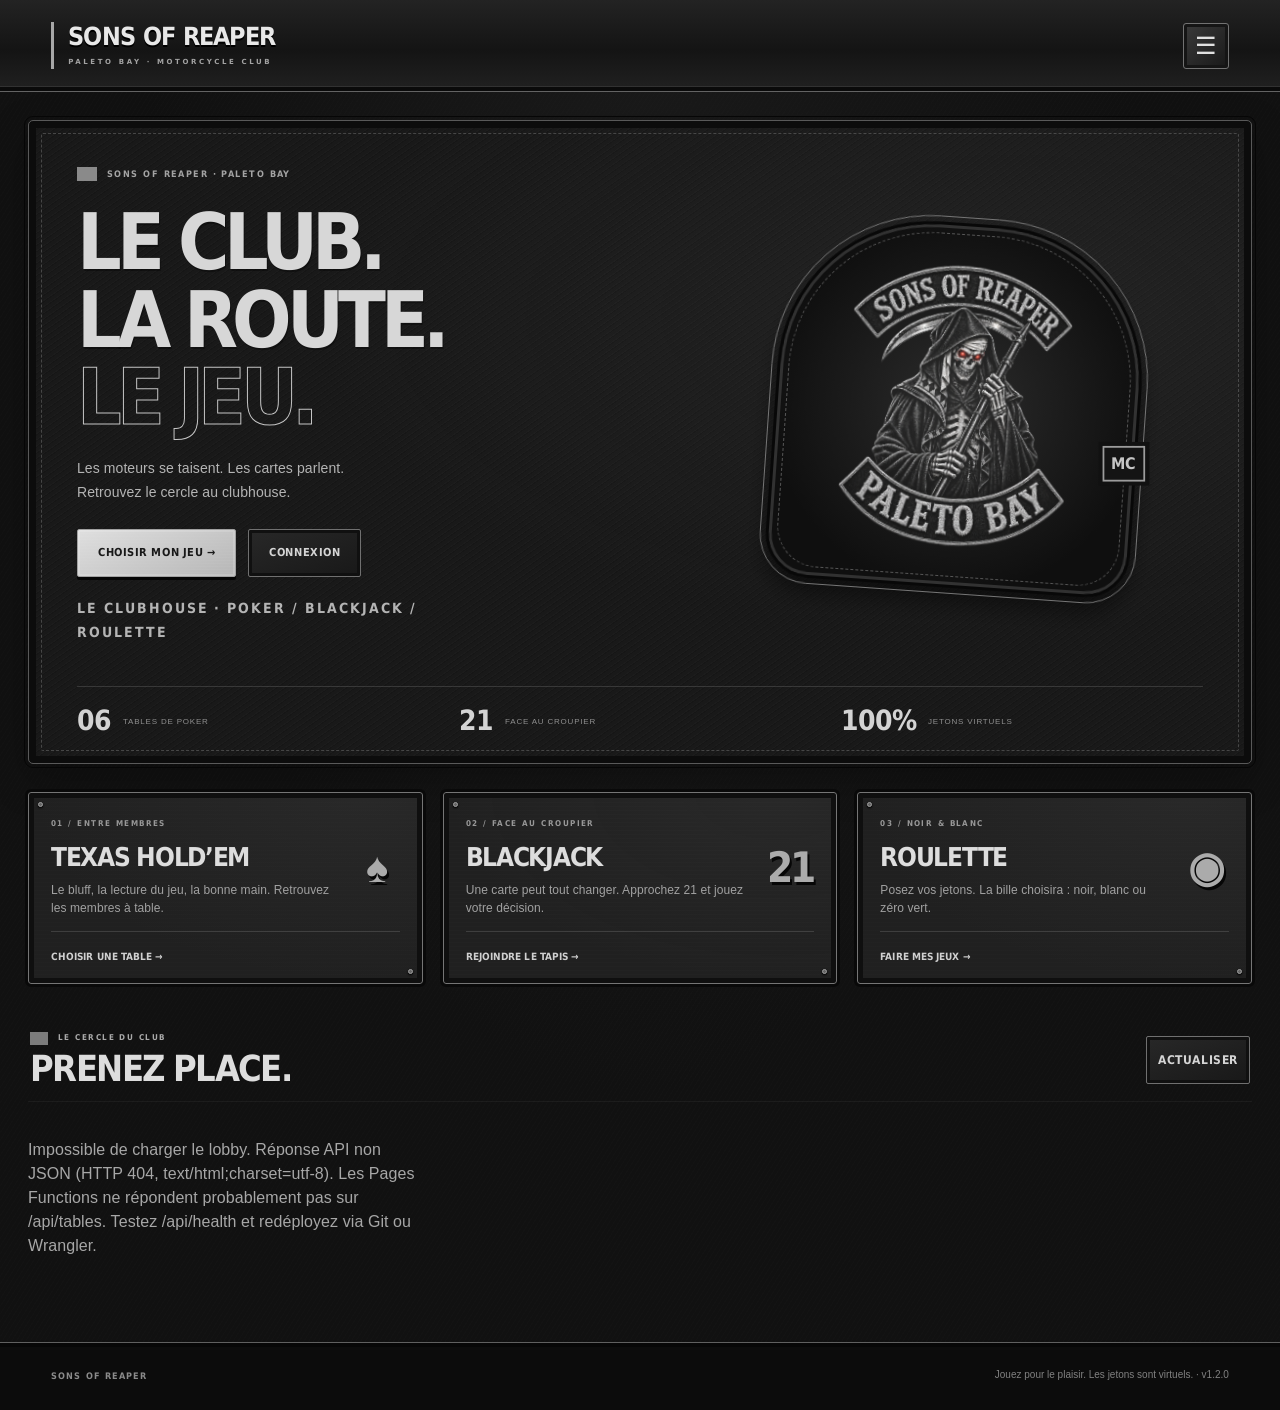
==== commit 998ca047: "Ajoute la roulette noir et blanc au clubhouse SOR (1.2.0) Roulette européenne à zéro unique, blanc r" ====
--- a/deploy/index.html
+++ b/deploy/index.html
@@ -1,25 +1,25 @@
 <!doctype html>
-<html lang="fr" data-sor-build="1.1.1-sor-biker">
+<html lang="fr" data-sor-build="1.2.0-sor-roulette">
 <head>
 <meta charset="utf-8"><meta name="viewport" content="width=device-width,initial-scale=1">
-<meta name="theme-color" content="#09090b"><meta name="mobile-web-app-capable" content="yes"><meta name="apple-mobile-web-app-capable" content="yes"><meta name="apple-mobile-web-app-status-bar-style" content="black-translucent"><meta name="apple-mobile-web-app-title" content="Sons of Reaper"><link rel="manifest" href="./manifest.webmanifest"><link rel="preload" href="./club-heading.woff" as="font" type="font/woff" crossorigin><title>Sons of Reaper — Poker & Blackjack</title>
+<meta name="theme-color" content="#09090b"><meta name="mobile-web-app-capable" content="yes"><meta name="apple-mobile-web-app-capable" content="yes"><meta name="apple-mobile-web-app-status-bar-style" content="black-translucent"><meta name="apple-mobile-web-app-title" content="Sons of Reaper"><link rel="manifest" href="./manifest.webmanifest"><link rel="preload" href="./club-heading.woff" as="font" type="font/woff" crossorigin><title>Sons of Reaper — Poker, Blackjack & Roulette</title>
 <meta name="description" content="Entrez au Sons of Reaper : retrouvez vos amis autour des tables de poker Texas Hold’em. Créez votre compte, prenez place et jouez avec des jetons virtuels.">
 <meta property="og:type" content="website">
 <meta property="og:site_name" content="Sons of Reaper">
-<meta property="og:title" content="SONS OF REAPER — Poker & Blackjack">
+<meta property="og:title" content="SONS OF REAPER — Poker, Blackjack & Roulette">
 <meta property="og:description" content="Prenez place. Jouez votre main. Retrouvez l’ambiance du club autour des tables de poker en ligne.">
 <meta name="twitter:card" content="summary_large_image">
-<meta name="twitter:title" content="SONS OF REAPER — Poker & Blackjack">
+<meta name="twitter:title" content="SONS OF REAPER — Poker, Blackjack & Roulette">
 <meta name="twitter:description" content="Prenez place. Jouez votre main. Poker Texas Hold’em dans l’ambiance du club.">
-<link rel="stylesheet" href="./style.css?v=sor-1.1.1">
-<link rel="stylesheet" href="./sor-theme.css?v=sor-1.1.1">
-<link rel="stylesheet" href="./club-ui.css?v=sor-1.1.1">
-</head>
+<link rel="stylesheet" href="./style.css?v=sor-1.2.0">
+<link rel="stylesheet" href="./sor-theme.css?v=sor-1.2.0">
+<link rel="stylesheet" href="./club-ui.css?v=sor-1.2.0">
+<link rel="stylesheet" href="./roulette.css?v=sor-1.2.0"></head>
 <body class="lobby-page">
 <header class="top"><div class="top-left"><a class="brand" href="./index.html"><span class="sor-wordmark"><strong>SONS OF REAPER</strong><small>PALETO BAY · MOTORCYCLE CLUB</small></span><span class="brand-subtitle"><small>CLUB · POKER & BLACKJACK</small></span></a></div><div class="top-right"><div id="accountBar" class="hidden"></div><div class="nav-menu-wrap"><button id="menuToggle" class="menu-toggle" type="button" aria-label="Ouvrir le menu" aria-expanded="false">☰</button><nav id="siteMenu" class="site-menu hidden" aria-label="Menu principal"></nav></div></div></header>
 <main>
-<section class="hero club-hero"><div class="hero-copy"><p class="eyebrow">SONS OF REAPER · PALETO BAY</p><h1><span>LE CLUB.</span><span>LA ROUTE.</span><span class="biker-outline">LE JEU.</span></h1><p class="biker-intro">Les moteurs se taisent. Les cartes parlent.<br>Retrouvez le cercle au clubhouse.</p><div class="hero-actions"><a class="button" href="#jeux">Choisir mon jeu →</a><button class="button ghost" type="button" data-open="login">Connexion</button></div><p class="hero-note">LE CLUBHOUSE · POKER & BLACKJACK</p></div><div class="hero-emblem hero-official-brand"><span class="patch-tab" aria-hidden="true">MC</span><img class="sor-reaper" src="./sons-of-reaper.png" alt="Sons of Reaper — faucheuse noire et argent, yeux rouges, Paleto Bay"></div><div class="hero-stats"><span><b>06</b> tables de poker</span><span><b>21</b> face au croupier</span><span><b>100%</b> jetons virtuels</span></div></section>
-<section class="game-choice-grid" id="jeux" aria-label="Choisissez votre jeu"><a class="game-choice" href="#tables"><div><p class="eyebrow">01 / ENTRE MEMBRES</p><h2>Texas Hold’em</h2><p>Le bluff, la lecture du jeu, la bonne main. Retrouvez les membres à table.</p></div><span class="game-choice-mark" aria-hidden="true">♠</span><span class="game-choice-link">Choisir une table → <b>2 à 5 joueurs</b></span></a><a class="game-choice" href="./blackjack.html"><div><p class="eyebrow">02 / FACE AU CROUPIER</p><h2>Blackjack</h2><p>Une carte peut tout changer. Approchez 21 et jouez votre décision.</p></div><span class="game-choice-mark" aria-hidden="true">21</span><span class="game-choice-link">Rejoindre le tapis → <b>Blackjack paie 3:2</b></span></a></section>
+<section class="hero club-hero"><div class="hero-copy"><p class="eyebrow">SONS OF REAPER · PALETO BAY</p><h1><span>LE CLUB.</span><span>LA ROUTE.</span><span class="biker-outline">LE JEU.</span></h1><p class="biker-intro">Les moteurs se taisent. Les cartes parlent.<br>Retrouvez le cercle au clubhouse.</p><div class="hero-actions"><a class="button" href="#jeux">Choisir mon jeu →</a><button class="button ghost" type="button" data-open="login">Connexion</button></div><p class="hero-note">LE CLUBHOUSE · POKER / BLACKJACK / ROULETTE</p></div><div class="hero-emblem hero-official-brand"><span class="patch-tab" aria-hidden="true">MC</span><img class="sor-reaper" src="./sons-of-reaper.png" alt="Sons of Reaper — faucheuse noire et argent, yeux rouges, Paleto Bay"></div><div class="hero-stats"><span><b>06</b> tables de poker</span><span><b>21</b> face au croupier</span><span><b>100%</b> jetons virtuels</span></div></section>
+<section class="game-choice-grid" id="jeux" aria-label="Choisissez votre jeu"><a class="game-choice" href="#tables"><div><p class="eyebrow">01 / ENTRE MEMBRES</p><h2>Texas Hold’em</h2><p>Le bluff, la lecture du jeu, la bonne main. Retrouvez les membres à table.</p></div><span class="game-choice-mark" aria-hidden="true">♠</span><span class="game-choice-link">Choisir une table → <b>2 à 5 joueurs</b></span></a><a class="game-choice" href="./blackjack.html"><div><p class="eyebrow">02 / FACE AU CROUPIER</p><h2>Blackjack</h2><p>Une carte peut tout changer. Approchez 21 et jouez votre décision.</p></div><span class="game-choice-mark" aria-hidden="true">21</span><span class="game-choice-link">Rejoindre le tapis → <b>Blackjack paie 3:2</b></span></a><a class="game-choice roulette-choice" href="./roulette.html"><div><p class="eyebrow">03 / NOIR & BLANC</p><h2>Roulette</h2><p>Posez vos jetons. La bille choisira : noir, blanc ou zéro vert.</p></div><span class="game-choice-mark" aria-hidden="true">◉</span><span class="game-choice-link">Faire mes jeux → <b>Un seul zéro</b></span></a></section>
 <div id="notice" role="status"></div>
 
 <div class="section-head lobby-head"><div><p class="eyebrow">LE CERCLE DU CLUB</p><h2>PRENEZ PLACE.</h2></div><div style="display:flex;gap:.6rem;flex-wrap:wrap"><button class="button ghost" id="refreshBtn" type="button">Actualiser</button></div></div>
@@ -27,9 +27,9 @@
 <section id="tablePanel" class="panel hidden"><div class="section-head"><div><p class="eyebrow">VOTRE PLACE</p><h2 id="tableTitle">Table</h2></div><button class="button ghost" id="leaveBtn">Quitter la table</button></div><div id="gameInfo"></div><div id="gameControls"></div></section>
 
 </main>
-<footer>SONS OF REAPER <span>Jouez pour le plaisir. Les jetons sont virtuels. · v1.1.1</span></footer>
+<footer>SONS OF REAPER <span>Jouez pour le plaisir. Les jetons sont virtuels. · v1.2.0</span></footer>
 
 <dialog id="authDialog"><form id="authForm" method="dialog"><button type="button" class="close" aria-label="Fermer">×</button><p class="eyebrow" id="authEyebrow">LE CLUB</p><h2 id="authTitle">Connexion</h2><label>Nom d’utilisateur<input name="username" minlength="3" maxlength="24" autocomplete="username" autocapitalize="none" autocorrect="off" required></label><label>Mot de passe<input name="password" type="password" autocomplete="current-password" minlength="1" maxlength="128" required></label><p id="authError" class="auth-error" role="alert" aria-live="assertive" hidden></p><button class="button wide" id="authSubmit" type="submit">Connexion</button><button type="button" class="muted tiny auth-switch" id="authSwitch"></button></form></dialog>
 <dialog id="profileDialog" class="profile-dialog"><div class="profile-modal-head"><div><p class="eyebrow">VOTRE COMPTE</p><h2>Mon profil</h2></div><button class="close" id="closeProfile" aria-label="Fermer">×</button></div><div class="profile-avatar-preview" aria-label="Photo de profil"><img id="profileAvatarImage" alt="Photo de profil" hidden><span id="profileAvatarFallback">?</span></div><div class="profile-balance-card"><span class="profile-balance-label">SOLDE ACTUEL</span><strong id="balanceText">0 jeton</strong><p>Pour créditer votre compte, contactez un responsable du club.</p></div><form id="profileForm" class="profile-grid"><label>Nom d’utilisateur<input name="username" minlength="3" maxlength="24" required></label><label>Lien de photo de profil<input name="avatar" type="url" placeholder="https://…"></label><p class="muted tiny">Collez un lien direct vers votre image (par exemple une image hébergée ou votre visuel FiveM). Formats image courants recommandés.</p><button class="button wide" type="submit">Enregistrer le profil</button></form><details class="password-settings"><summary>Modifier le mot de passe</summary><form id="passwordForm" class="profile-grid"><label>Mot de passe actuel<input name="currentPassword" type="password" autocomplete="current-password" required></label><label>Nouveau mot de passe<input name="newPassword" type="password" autocomplete="new-password" minlength="1" maxlength="128" required></label><label>Confirmer le nouveau mot de passe<input name="confirmPassword" type="password" autocomplete="new-password" minlength="1" maxlength="128" required></label><button class="button wide" type="submit">Changer le mot de passe</button></form></details><button class="button ghost wide" id="logoutBtn" type="button">Déconnexion</button></dialog>
-<script src="./app.js?v=sor-1.1.1" defer></script>
-<script src="./sw-register.js?v=sor-1.1.1" defer></script></body></html>+<script src="./app.js?v=sor-1.2.0" defer></script>
+<script src="./sw-register.js?v=sor-1.2.0" defer></script></body></html>
--- a/deploy/roulette.css
+++ b/deploy/roulette.css
@@ -0,0 +1,9 @@
+.rl-main{max-width:1300px;padding-top:30px}.rl-message{font-size:13px;min-height:23px;color:#b9b9b9;margin:18px 0}.rl-layout{display:grid;grid-template-columns:320px minmax(0,1fr);gap:30px;align-items:start}.rl-wheel-panel{min-width:0}.rl-wheel{position:relative;width:100%;aspect-ratio:1;max-width:340px;margin:5px auto 24px}.rl-wheel svg{display:block;width:100%;height:100%}.rl-rim{fill:#292929;stroke:#a5a5a5;stroke-width:3}.rl-inner-rim{fill:#171717;stroke:#858585;stroke-width:2}.rl-disc{transform-origin:160px 160px;transition:transform 2.2s cubic-bezier(.14,.65,.17,1)}.rl-pocket{stroke:#696969;stroke-width:.5}.rl-pocket.rl-white{fill:#deded9}.rl-pocket.rl-black{fill:#171717}.rl-pocket.rl-green{fill:#28533c}.rl-wheel-label{font:800 10px Arial,sans-serif}.rl-text-white{fill:#111}.rl-text-black,.rl-text-green{fill:#eee}.rl-pointer{position:absolute;left:calc(50% - 6px);top:0;width:12px;height:22px;background:#e0e0d9;clip-path:polygon(0 0,100% 0,50% 100%);z-index:2;filter:drop-shadow(0 2px 2px #000)}.rl-hub{position:absolute;inset:32%;border:1px dashed #606060;border-radius:50%;display:flex;flex-direction:column;align-items:center;justify-content:center;pointer-events:none;background:radial-gradient(ellipse,#333,#181818)}.rl-hub small{font:800 6px SorClub,sans-serif;letter-spacing:.1em;color:#8d8d8d}.rl-hub strong{font:800 45px/1.2 SorClub,sans-serif;color:#e8e8e2;letter-spacing:-2px}.rl-hub>span{font:800 7px/1.5 SorClub,sans-serif;color:#bdbdb6}.rl-hub strong.rl-result-green{color:#97c5a6}.rl-last .eyebrow{font-size:7px}.rl-last>div{display:flex;gap:6px;flex-wrap:wrap;min-height:34px}.rl-history-number{display:grid;place-items:center;width:30px;height:32px;border:1px solid #737373;font:800 10px SorClub,sans-serif}.rl-history-number.rl-white{background:#dfdfd9;color:#111}.rl-history-number.rl-black{background:#101010;color:#eee}.rl-history-number.rl-green{background:#28533c;color:#fff}.rl-result{padding:20px 0 10px;margin:10px 0 0;border-top:1px solid #ffffff20}.rl-result h2{font:800 22px/1.2 SorClub,sans-serif;letter-spacing:-1px;text-transform:uppercase}.rl-result p{font-size:13px;color:#b6b6b0;margin:10px 0}#rlReturn{font-size:11px;color:#999}.rl-wheel-panel .bj-rules p{color:#b4b4b4}.rl-betting{padding:24px;border:1px solid #606060;box-shadow:inset 0 0 0 5px #0a0a0a;background:repeating-linear-gradient(135deg,#ffffff02 0 1px,transparent 1px 4px),#1a1a1a;min-width:0}.rl-chip-picker>.eyebrow{font-size:8px}.rl-chips{display:flex;gap:12px;margin:12px 0;flex-wrap:wrap}.rl-chips button{width:48px;height:48px;border:3px dashed #a5a5a0;outline:1px solid #666;border-radius:50%;background:radial-gradient(ellipse,#3b3b3b,#151515);color:#d6d6d0;font:800 10px SorClub,sans-serif;box-shadow:inset 0 0 0 2px #181818;cursor:pointer}.rl-chips button[aria-pressed=true]{background:#dbdbd4;color:#111;border-color:#555;outline-color:#ddd}.rl-chip-picker>.tiny{font-size:11px;margin:10px 0 18px}.rl-bet{position:relative;min-height:52px;min-width:0;padding:10px 6px;background:#272727;color:#ddd;border:1px solid #7a7a74;border-radius:2px;display:flex;gap:3px;justify-content:center;align-items:center;flex-direction:column;cursor:pointer;font:800 10px/1.3 SorClub,sans-serif}.rl-bet.rl-white{background:#deded8;color:#151515}.rl-bet.rl-black{background:#111;color:#deded8}.rl-bet.rl-green{background:#28533c;color:#f2f2e8}.rl-bet:hover{outline:1px solid #aaa;outline-offset:1px}.rl-bet[aria-pressed=true]{outline:2px solid #f1e6be;outline-offset:-4px}.rl-bet-amount{font:800 8px/1.1 Arial,sans-serif;padding:3px 5px;border-radius:10px;background:#c9c9c3;color:#111;box-shadow:0 0 0 1px #1119}.rl-bet.rl-white .rl-bet-amount{background:#292929;color:#eee}.rl-outside{display:grid;grid-template-columns:repeat(6,minmax(0,1fr));gap:5px;margin-bottom:20px}.rl-outside>.rl-bet:nth-child(-n+2){font-size:12px}.rl-number-panel{border-top:1px solid #ffffff20;border-bottom:1px solid #ffffff20;margin:20px 0;padding-bottom:14px}.rl-number-panel summary{font:800 10px/1.4 SorClub,sans-serif;text-transform:uppercase;cursor:pointer;min-height:50px;padding:15px 0;display:flex;align-items:center;justify-content:space-between;gap:8px}.rl-number-panel summary>span{font:9px Arial,sans-serif;color:#9f9f9a;text-transform:none}.rl-numbers{display:grid;grid-template-columns:repeat(13,minmax(0,1fr));grid-template-rows:repeat(3,52px);gap:3px}.rl-numbers>.rl-bet{grid-column:var(--col);grid-row:var(--row);padding:5px 2px;font-size:12px}.rl-numbers>.rl-zero{grid-column:1;grid-row:1/span 3}.rl-three{display:grid;grid-template-columns:repeat(3,minmax(0,1fr));gap:6px}.rl-three .rl-bet{min-height:48px}.rl-group>.eyebrow{font-size:7px;margin-bottom:9px}.rl-group{margin-top:18px}.rl-ticket{border-top:1px solid #ffffff25;margin-top:24px;padding-top:18px}.rl-ticket-head{display:flex;justify-content:space-between;align-items:center;gap:12px}.rl-ticket-head .eyebrow{display:block;font-size:7px}.rl-ticket-head strong{display:block;font:800 24px SorClub,sans-serif;letter-spacing:-1px}.rl-ticket-head>div:last-child{display:flex;flex-direction:column;align-items:flex-end}.rl-link{font:11px Arial,sans-serif;color:#b8b8b2;border:0;background:transparent;cursor:pointer;min-height:34px;padding:5px 0}.rl-ticket ul{list-style:none;margin:13px 0;padding:0;max-height:210px;overflow-y:auto;overscroll-behavior-y:auto;scrollbar-width:thin}.rl-ticket li{display:flex;gap:10px;align-items:center;font-size:11px;padding:7px 0;border-bottom:1px solid #ffffff12}.rl-ticket li>span{flex:1;min-width:0}.rl-ticket li>strong{font:800 11px SorClub,sans-serif;white-space:nowrap}.rl-remove{width:40px;min-height:40px;padding:0;border:1px solid #555;border-radius:2px;background:#171717;color:#ddd;cursor:pointer;font-size:22px}.rl-ticket .button{font-size:11px;min-height:48px}.rl-ticket .muted{color:#aaa}.rl-bet:disabled,.rl-chips button:disabled{cursor:not-allowed;opacity:.65}#rlAccess{line-height:1.6}.rl-ticket .bj-sync{color:#a9a9a3}
+.game-choice-grid:has(.roulette-choice){grid-template-columns:repeat(3,minmax(0,1fr))}.roulette-choice .game-choice-mark{font-size:55px}.lobby-page .game-choice:has(+.roulette-choice),.lobby-page .roulette-choice{min-width:0}.game-choice-grid:has(.roulette-choice) .game-choice{grid-template-columns:minmax(0,1fr) 48px;padding:25px 22px 19px}.game-choice-grid:has(.roulette-choice) .game-choice h2{font-size:26px}.game-choice-grid:has(.roulette-choice) .game-choice-link b{display:none}
+@media(max-width:1050px){.rl-layout{grid-template-columns:260px minmax(0,1fr);gap:22px}.rl-betting{padding:20px}.rl-outside{grid-template-columns:repeat(3,minmax(0,1fr))}.rl-numbers{grid-template-columns:repeat(13,minmax(0,1fr));grid-template-rows:repeat(3,48px)}.rl-numbers>.rl-bet{font-size:10px;min-height:48px}.rl-wheel{max-width:270px}.game-choice-grid:has(.roulette-choice){grid-template-columns:1fr}.game-choice-grid:has(.roulette-choice) .game-choice{grid-template-columns:minmax(0,1fr) 70px}.game-choice-grid:has(.roulette-choice) .game-choice h2{font-size:28px}}
+@media(max-width:780px){.rl-layout{grid-template-columns:1fr;gap:22px}.rl-wheel-panel{display:grid;grid-template-columns:230px minmax(0,1fr);gap:0 20px;align-items:center}.rl-wheel{grid-row:1/span 2;margin:0;max-width:230px}.rl-wheel-panel .bj-rules{grid-column:1/-1}.rl-last{align-self:end}.rl-result{align-self:start}.rl-main{padding-top:24px}.rl-numbers{grid-template-rows:repeat(3,50px)}.rl-betting{padding:22px}.rl-outside{grid-template-columns:repeat(6,minmax(0,1fr))}}
+@media(max-width:680px){.rl-main{padding-top:24px}.rl-main .bj-heading h1{font-size:34px;letter-spacing:-1.8px}.rl-main .bj-heading .eyebrow{font-size:6px}.rl-main .bj-wallet{min-width:78px;padding:9px}.rl-main .bj-wallet strong{font-size:22px}.rl-message{font-size:12px;margin:15px 0}.rl-wheel-panel{display:block}.rl-wheel{max-width:240px;margin:0 auto 18px}.rl-result{padding:15px 0 0}.rl-result h2{font-size:21px}.rl-result p{font-size:12px}.rl-last .eyebrow{font-size:7px}.rl-wheel-panel .bj-rules{margin-top:10px;padding-top:0}.rl-betting{padding:21px 18px}.rl-outside{grid-template-columns:repeat(2,minmax(0,1fr));gap:7px}.rl-outside>.rl-bet{min-height:50px;font-size:11px}.rl-chips{justify-content:space-between;gap:8px}.rl-chips button{width:42px;height:44px;font-size:9px;border-width:2px}.rl-numbers{grid-template-columns:repeat(3,minmax(0,1fr));grid-template-rows:none;grid-auto-rows:minmax(49px,auto);gap:5px}.rl-numbers>.rl-bet{grid-column:auto;grid-row:auto;min-height:49px;font-size:14px}.rl-numbers>.rl-zero{grid-column:1/-1;grid-row:auto;min-height:49px}.rl-bet-amount{font-size:10px}.rl-number-panel summary{font-size:9px;min-height:52px}.rl-number-panel summary>span{font-size:8px}.rl-three .rl-bet{font-size:9px;min-height:49px}.rl-ticket-head strong{font-size:23px}.rl-ticket-head .eyebrow{font-size:7px}.rl-link{font-size:10px;min-height:38px}.rl-ticket .button{font-size:10px}.rl-ticket ul{max-height:210px}.rl-remove{min-height:44px}.game-choice-grid:has(.roulette-choice){grid-template-columns:1fr}.game-choice-grid:has(.roulette-choice) .game-choice{grid-template-columns:minmax(0,1fr) 60px;padding:24px 22px 19px}.game-choice-grid:has(.roulette-choice) .game-choice h2{font-size:27px}.rl-layout{gap:15px}}
+@media(max-width:370px){.rl-main .bj-heading h1{font-size:28px;letter-spacing:-1.3px}.rl-main .bj-heading p{font-size:8px}.rl-main .bj-heading .eyebrow{font-size:5px}.rl-betting{padding:20px 15px}.rl-chips{gap:6px}.rl-chips button{width:39px}.rl-number-panel summary{font-size:8px}.rl-number-panel summary>span{font-size:7px}.game-choice-grid:has(.roulette-choice) .game-choice h2{font-size:25px}}
+@media(prefers-reduced-motion:reduce){.rl-disc{transition:none!important}}
+.game-choice-grid:has(.roulette-choice) .game-choice-mark{font-size:42px;letter-spacing:-3px}
+@media(max-width:680px){.game-choice-grid:has(.roulette-choice) .game-choice-mark{font-size:48px;letter-spacing:-4px}}
